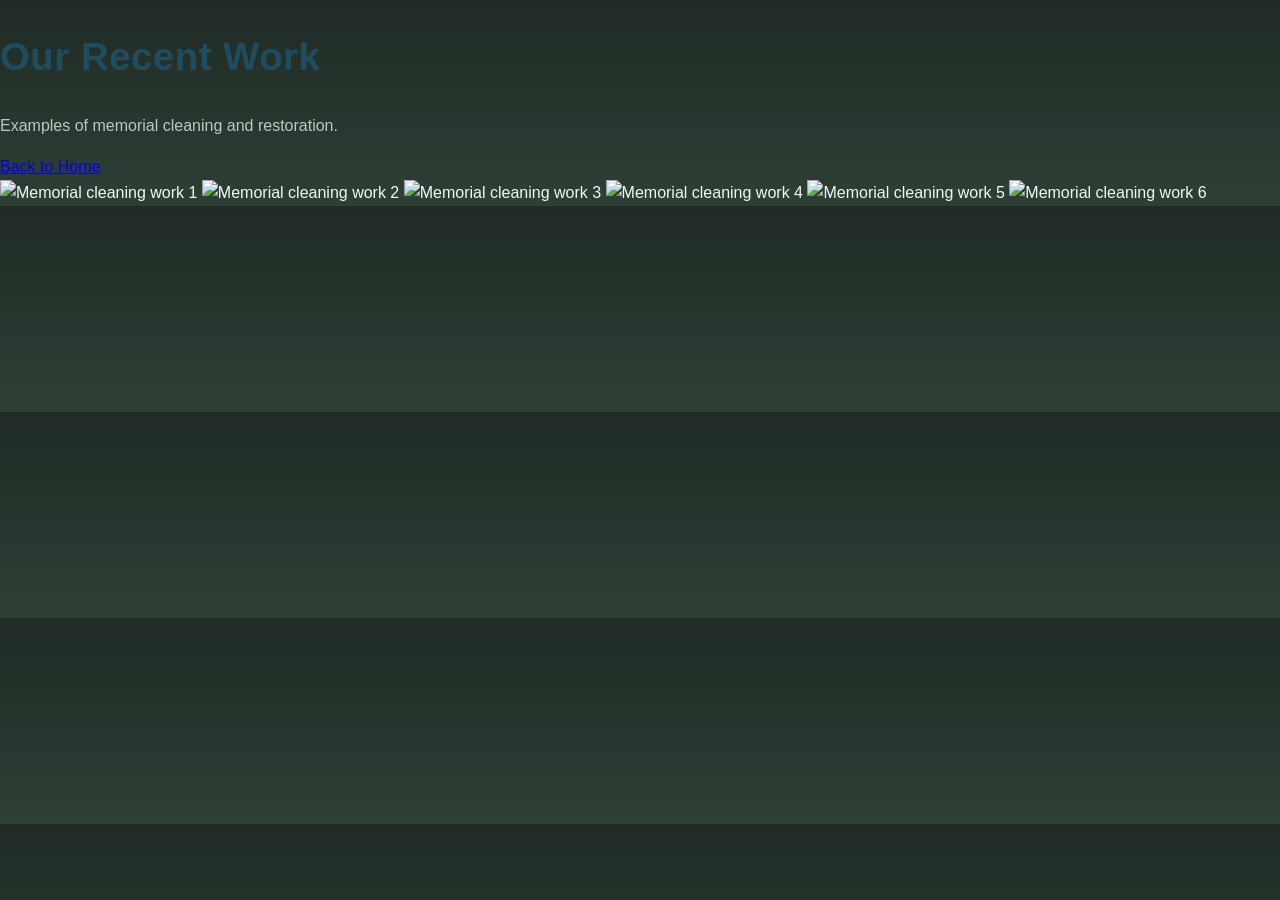
==== gallery.html @ 81bea290 "Create gallery.html" ====
<!DOCTYPE html>
<html lang="en">
<head>
  <meta charset="UTF-8">
  <meta name="viewport" content="width=device-width, initial-scale=1.0">
  <title>Gallery | Midlands Grave Revival & Care</title>
  <link rel="stylesheet" href="style.css">
</head>
<body>

  <header class="gallery-header">
    <h1>Our Recent Work</h1>
    <p>Examples of memorial cleaning and restoration.</p>
    <a href="index.html" class="gallery-btn">Back to Home</a>
  </header>

  <section class="gallery-grid">
    <img src="images/photo1.jpg" alt="Memorial cleaning work 1">
    <img src="images/photo2.jpg" alt="Memorial cleaning work 2">
    <img src="images/photo3.jpg" alt="Memorial cleaning work 3">
    <img src="images/photo4.jpg" alt="Memorial cleaning work 4">
    <img src="images/photo5.jpg" alt="Memorial cleaning work 5">
    <img src="images/photo6.jpg" alt="Memorial cleaning work 6">
  </section>

</body>
</html>
---- style.css ----
:root{
  --bg:#0b0f14;
  --panel:#111823;
  --text:#ffffff;
  --muted:rgba(255,255,255,.75);
  --line:rgba(255,255,255,.08);
  --accent:#c9b37e;
  --radius:16px;
}

*{box-sizing:border-box}
html,body{margin:0}

body{
  font-family:-apple-system,BlinkMacSystemFont,"Segoe UI",Inter,Roboto,Arial,sans-serif;
  background:linear-gradient(180deg,#0b0f14,#090d12);
  color:var(--text);
  line-height:1.6;
}

.container{
  width:min(1100px,calc(100% - 40px));
  margin:0 auto;
}

.site-header{
  position:sticky;
  top:0;
  background:#121826;
  border-bottom:1px solid var(--line);
  z-index:10;
}

.brand-name{
  font-family: "Playfair Display", serif;
  font-weight: 700;
  font-size: 1.45rem;
  letter-spacing: 1.5px;
  text-transform: uppercase;
  color: var(--accent);
}

.brand-tag{
  font-size:.85rem;
  color:var(--muted);
}

.hero{
  padding:100px 0 80px;
  text-align:center;
  background:
    linear-gradient(
      rgba(0,0,0,0.65),
      rgba(0,0,0,0.75)
    ),
    url("https://www.dropbox.com/scl/fi/tnfgrare1ub5ucsfy6676/Photo-06-01-2026-15-43-10.png?rlkey=ayu4b2r59ulzyxxrw15z8art6&raw=1");
  background-size: cover;
  background-position: center;
  background-repeat: no-repeat;
}

.hero h1{
  font-size:2.2rem;
  margin-bottom:10px;
}

.lead{
  color:var(--muted);
  max-width:600px;
  margin:0 auto;
}

.section{
  padding:60px 0;
}

.section-alt{
  background:rgba(255,255,255,.02);
  border-top:1px solid var(--line);
  border-bottom:1px solid var(--line);
}

.grid-3{
  display:grid;
  gap:20px;
  grid-template-columns:repeat(auto-fit,minmax(240px,1fr));
}

.card{
  background:var(--panel);
  border:1px solid var(--line);
  border-radius:var(--radius);
  padding:20px;
}

.list{
  padding-left:18px;
}

.contact-card{
  background:var(--panel);
  border-radius:var(--radius);
  padding:30px;
  border:1px solid var(--line);
}

.contact-lines a{
  display:block;
  margin:10px 0;
  color:#fff;
  text-decoration:none;
}

.small{
  color:var(--muted);
  font-size:.85rem;
}

.site-footer{
  border-top:1px solid var(--line);
  padding:20px 0;
  text-align:center;
}

.footer-small{
  color:var(--muted);
  font-size:.8rem;
}

.btn{
  display:inline-block;
  padding:10px 16px;
  border-radius:999px;
  text-decoration:none;
  font-weight:600;
}

.btn-primary{
  background:var(--accent);
  color:#121212;
}

.btn-call {
  background: #1e7f34;
  color: #fff;
  padding: 12px 18px;
  border-radius: 6px;
  text-decoration: none;
  font-weight: 600;
  display: inline-block;
  margin-right: 10px;
}

.btn-email {
  background: #555;
  color: #fff;
  padding: 12px 18px;
  border-radius: 6px;
  text-decoration: none;
  font-weight: 600;
  display: inline-block;
}

/* FAQ spacing fix */
.faq {
  padding-top: 60px;
  padding-bottom: 120px;
}

header h1 {
  color: #1f4d5f; /* deep respectful blue */
}

.hero-subtitle {
  color: #ffffff;
  font-weight: 400;
  margin-top: 10px;
}



/* Centre the brand text when it wraps on mobile */
.site-header .brand-text h2{
  text-align: center;
  line-height: 1.1;
}



/* Make the header button match the brand tone */
.site-header .btn{
  background: #c6a75e;
  color: #0b0f14;
  font-weight: 600;
  border-radius: 14px;  /* less 'bubble', more premium */
  padding: 10px;
  }
  
/* ===== FIX HEADER LOGO SIZE (STOP IT TAKING OVER) ===== */

.site-header .brand-logo {
  width: 36px;
  height: 36px;
  object-fit: contain;
  flex-shrink: 0;
}

/* Make sure the text stays inline */
.site-header .brand-with-logo {
  display: flex;
  align-items: center;
  gap: 10px;
}

/* ===== CLEAN HEADER LOCKUP (CENTERED) ===== */

.site-header .header-inner {
  display: flex;
  flex-direction: column;
  align-items: center;
  gap: 6px;
  padding: 6px 12px;
}

.site-header .brand-with-logo {
  display: flex;
  flex-direction: column;
  align-items: center;
  text-align: center;
  gap: 6px;
}

.site-header .brand-logo {
  width: 115px;
  height: 115px;
  object-fit: contain;
}

.site-header .hero-subtitle {
  font-size: 1.55rem;
  font-weight: 800;
  line-height: 1.1;
  letter-spacing: 0;
  margin: 0;
}

/* Button sits under neatly */
.site-header .btn,
.site-header .btn-primary {
  width: min(320px, 90%);
  text-align: center;
}


/* ===== Final fixes (safe) ===== */

/* Make top logo larger */
.site-header img {
  height: 110px;       /* bigger logo */
  width: auto;
}

/* WhatsApp button shape to match phone & email */
.whatsapp-btn {
  border-radius: 12px;     /* same family as phone/email */
  padding: 14px 22px;
}

/* ===== Final logo size increase ===== */



header h1 {
  font-size: clamp(1.8rem, 5vw, 2.4rem);
}










/* === TIGHTEN HEADER WITHOUT CHANGING LOGO/TEXT SIZES === */
.site-header .header-inner{
  padding: 8px 16px !important;
  gap: 6px !important;
}

.site-header .brand-with-logo{
  gap: 6px !important;
}

/* stop any random img rules inflating the header */
.site-header img{
  margin: 0 !important;
  padding: 0 !important;
  display: block !important;
}

.site-header h1,
.site-header h2,
.site-header .brand-name{
  font-family:"Playfair Display", serif !important;
  color: var(--accent) !important;
}

/* ===== Logo-matched gold for header brand ===== */
:root{
  --logo-gold: #c6a75e;
}

/* Top header brand name */
.brand-name{
  font-family: "Playfair Display", serif !important;
  font-weight: 700 !important;
  font-size: 1.45rem !important;
  letter-spacing: 1.5px !important;
  text-transform: uppercase !important;
  color: var(--logo-gold) !important;
  text-shadow: 0 1px 0 rgba(0,0,0,0.4) !important;
}


/* ================================
   EARTH + HERITAGE THEME OVERLAY
   (Green + Gold, no blue, no black)
================================ */

/* Core palette */
:root{
  --earth-dark: #1f2b24;     /* deep forest green */
  --earth-mid:  #2e3f36;     /* moss green */
  --earth-soft: #3f564a;     /* soft sage */
  --earth-light:#6f8f7c;     /* lichen green */

  --heritage-gold: #c6a75e;  /* logo gold */
  --heritage-soft:#e6d3a3;   /* soft antique gold */

  --text-main: #f4f6f2;
  --text-soft: rgba(244,246,242,.75);
  --line-soft: rgba(255,255,255,.08);
}

/* Body background */
body{
  background: linear-gradient(180deg, var(--earth-dark), var(--earth-mid));
  color: var(--text-main);
}

/* Header */
.site-header{
  background: linear-gradient(180deg, #1c2621, #22322a);
  border-bottom: 1px solid var(--line-soft);
}

/* Brand name */
.brand-name{
  font-family: "Playfair Display", serif !important;
  font-weight: 700 !important;
  letter-spacing: 1.5px !important;
  text-transform: uppercase !important;
  color: var(--heritage-gold) !important;
  text-shadow: 0 1px 0 rgba(0,0,0,.4);
}

/* Hero overlay */
.hero{
  background:
    linear-gradient(
      rgba(31,43,36,.75),
      rgba(31,43,36,.85)
    ),
    url("https://www.dropbox.com/scl/fi/tnfgrare1ub5ucsfy6676/Photo-06-01-2026-15-43-10.png?rlkey=ayu4b2r59ulzyxxrw15z8art6&raw=1");
  background-size: cover;
  background-position: center;
}

/* Cards / panels */
.card,
.contact-card{
  background: linear-gradient(180deg, #24352d, #1f2b24);
  border: 1px solid var(--line-soft);
}

/* Sections */
.section-alt{
  background: linear-gradient(180deg, #22322a, #1f2b24);
  border-top: 1px solid var(--line-soft);
  border-bottom: 1px solid var(--line-soft);
}

/* Buttons */
.btn-primary{
  background: linear-gradient(180deg, var(--heritage-soft), var(--heritage-gold));
  color: #1f2b24;
  font-weight: 700;
}

.btn-call{
  background: #2f6b4f;   /* natural green */
  color: #ffffff;
}

.btn-email{
  background: #4a5a52;   /* slate green */
  color: #ffffff;
}

/* Footer */
.site-footer{
  background: #1f2b24;
  border-top: 1px solid var(--line-soft);
}

.footer-small{
  color: var(--text-soft);
}

/* Text tones */
.lead,
.small,
.brand-tag{
  color: var(--text-soft);
}


/* ===== Match contact buttons to heritage gold ===== */

.btn-call,
.btn-email,
.btn-primary{
  background: linear-gradient(
    180deg,
    #e6d3a3,
    #c6a75e
  ) !important;
  color: #1f2b24 !important;
  font-weight: 700 !important;
  border-radius: 12px;
  border: none;
}

/* Hover (subtle, respectful) */
.btn-call:hover,
.btn-email:hover,
.btn-primary:hover{
  filter: brightness(1.05);
}

/* ================================
   FINAL POLISH – MEMORIAL FINISH
================================ */

/* 1️⃣ Slight global softness (less harsh edges) */
body{
  -webkit-font-smoothing: antialiased;
  text-rendering: optimizeLegibility;
}

/* 2️⃣ Improve spacing rhythm */
.section{
  padding: 70px 0;
}

/* 3️⃣ Headings feel carved, not loud */
h1, h2, h3{
  letter-spacing: .5px;
}

/* 4️⃣ Hero headline refinement */
.hero h1{
  font-family: "Playfair Display", serif;
  font-weight: 600;
  letter-spacing: 1px;
  color: var(--heritage-gold);
}

/* 5️⃣ Cards feel heavier / grounded */
.card,
.contact-card{
  box-shadow:
    0 10px 30px rgba(0,0,0,.25),
    inset 0 1px 0 rgba(255,255,255,.04);
}

/* 6️⃣ Subtle divider lines (stone feel) */
.section-alt{
  position: relative;
}
.section-alt::before,
.section-alt::after{
  content:"";
  position:absolute;
  left:0;
  right:0;
  height:1px;
  background: linear-gradient(
    to right,
    transparent,
    rgba(255,255,255,.15),
    transparent
  );
}
.section-alt::before{ top:0; }
.section-alt::after{ bottom:0; }

/* 7️⃣ Buttons feel pressed, not flat */
.btn-call,
.btn-email,
.whatsapp-btn,
.btn-primary{
  box-shadow:
    0 6px 16px rgba(0,0,0,.25),
    inset 0 1px 0 rgba(255,255,255,.35);
  transition: all .2s ease;
}

.btn-call:hover,
.btn-email:hover,
.whatsapp-btn:hover,
.btn-primary:hover{
  transform: translateY(-1px);
}

/* 8️⃣ Footer feels finished, not abrupt */
.site-footer{
  background: linear-gradient(
    180deg,
    #1f2b24,
    #1a241f
  );
}

/* 9️⃣ Small text is calmer */
.small,
.footer-small{
  letter-spacing: .3px;
}

/* 🔟 Prevent over-bright whites */
p, li{
  color: var(--text-soft);
}

/* ===== HERO TEXT READABILITY ===== */
.hero h1 {
  text-shadow: 0 3px 8px rgba(0,0,0,0.6);
}

/* ===== HERO GOLD DIVIDER ===== */
.hero::after {
  content: "";
  display: block;
  height: 3px;
  width: 90px;
  background: var(--heritage-gold);
  margin: 24px auto 0;
}

/* ===== SECTION HEADINGS ===== */
.hero h1,
.section h2 {
  font-family: "Playfair Display", serif;
  font-weight: 600;
  color: var(--heritage-gold);
}

/* ===== GOLD SERVICE BULLETS ===== */
ul li {
  list-style: none;
  padding-left: 22px;
  position: relative;
}

ul li::before {
  content: "•";
  position: absolute;
  left: 0;
  color: var(--heritage-gold);
  font-size: 1.2rem;
  line-height: 1;
}

/* ===== CONTACT SECTION POLISH ===== */
.contact-lines a {
  padding: 12px 0;
  font-weight: 600;
  color: var(--heritage-gold);
}

/* ===== GALLERY (FOR LATER IMAGES) ===== */
.gallery img {
  border-radius: 12px;
  box-shadow: 0 8px 24px rgba(0,0,0,0.3);
  object-fit: cover;
  width: 100%;
  height: auto;
}

/* ===== MAKE HEADER LOGO BIGGER ===== */

.site-header img{
  width: 230px;      /* increase size */
  max-width: 100vw;   /* safe on mobile */
  height: auto;
  margin: 0 auto;
  display: block;
}

/* Give the header a bit more breathing room */
.site-header .header-inner{
  padding: 28px 16px;
}
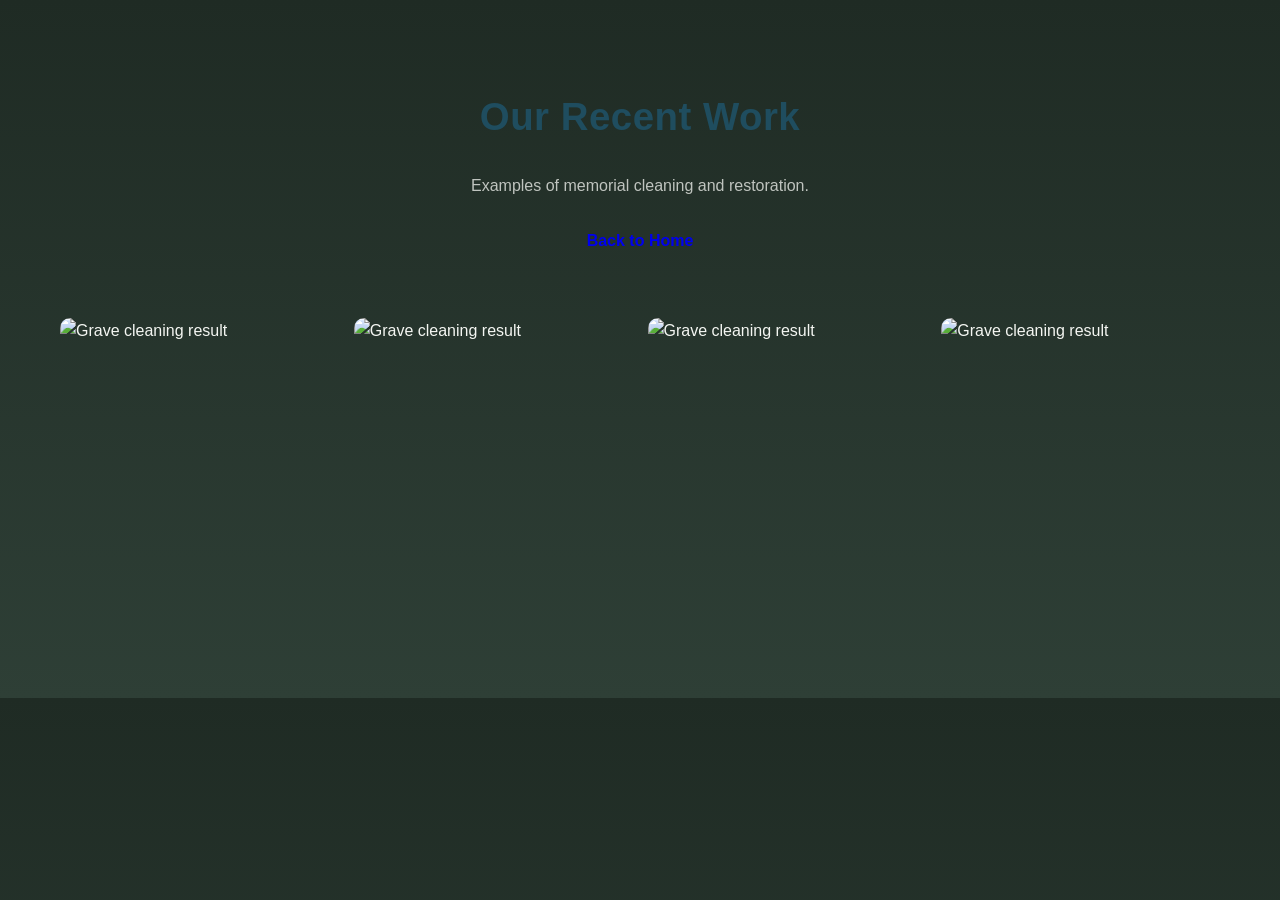
==== commit edecd179: "Update gallery.html" ====
--- a/gallery.html
+++ b/gallery.html
@@ -15,13 +15,12 @@
   </header>
 
   <section class="gallery-grid">
-    <img src="images/photo1.jpg" alt="Memorial cleaning work 1">
-    <img src="images/photo2.jpg" alt="Memorial cleaning work 2">
-    <img src="images/photo3.jpg" alt="Memorial cleaning work 3">
-    <img src="images/photo4.jpg" alt="Memorial cleaning work 4">
-    <img src="images/photo5.jpg" alt="Memorial cleaning work 5">
-    <img src="images/photo6.jpg" alt="Memorial cleaning work 6">
+    <img src="assets/after1.jpg" alt="Grave cleaning result">
+    <img src="assets/after2.jpg" alt="Grave cleaning result">
+    <img src="assets/after3.jpg" alt="Grave cleaning result">
+    <img src="assets/after4.jpg" alt="Grave cleaning result">
+    
   </section>
 
 </body>
-</html>+</html>
--- a/style.css
+++ b/style.css
@@ -613,4 +613,59 @@
 /* Give the header a bit more breathing room */
 .site-header .header-inner{
   padding: 28px 16px;
+}
+
+.gallery-preview {
+  padding: 80px 20px;
+  text-align: center;
+}
+
+.gallery-preview-content {
+  max-width: 700px;
+  margin: 0 auto;
+}
+
+.gallery-preview h2 {
+  font-size: 2rem;
+  margin-bottom: 15px;
+}
+
+.gallery-preview p {
+  font-size: 1rem;
+  margin-bottom: 25px;
+}
+
+.gallery-btn {
+  display: inline-block;
+  padding: 14px 28px;
+  text-decoration: none;
+  border-radius: 8px;
+  font-weight: 600;
+  transition: 0.3s ease;
+}
+
+.gallery-btn:hover {
+  opacity: 0.9;
+}
+
+.gallery-header {
+  text-align: center;
+  padding: 60px 20px 30px;
+}
+
+.gallery-grid {
+  display: grid;
+  grid-template-columns: repeat(auto-fit, minmax(250px, 1fr));
+  gap: 15px;
+  padding: 20px;
+  max-width: 1200px;
+  margin: 0 auto 60px;
+}
+
+.gallery-grid img {
+  width: 100%;
+  height: 300px;
+  object-fit: cover;
+  border-radius: 10px;
+  display: block;
 }
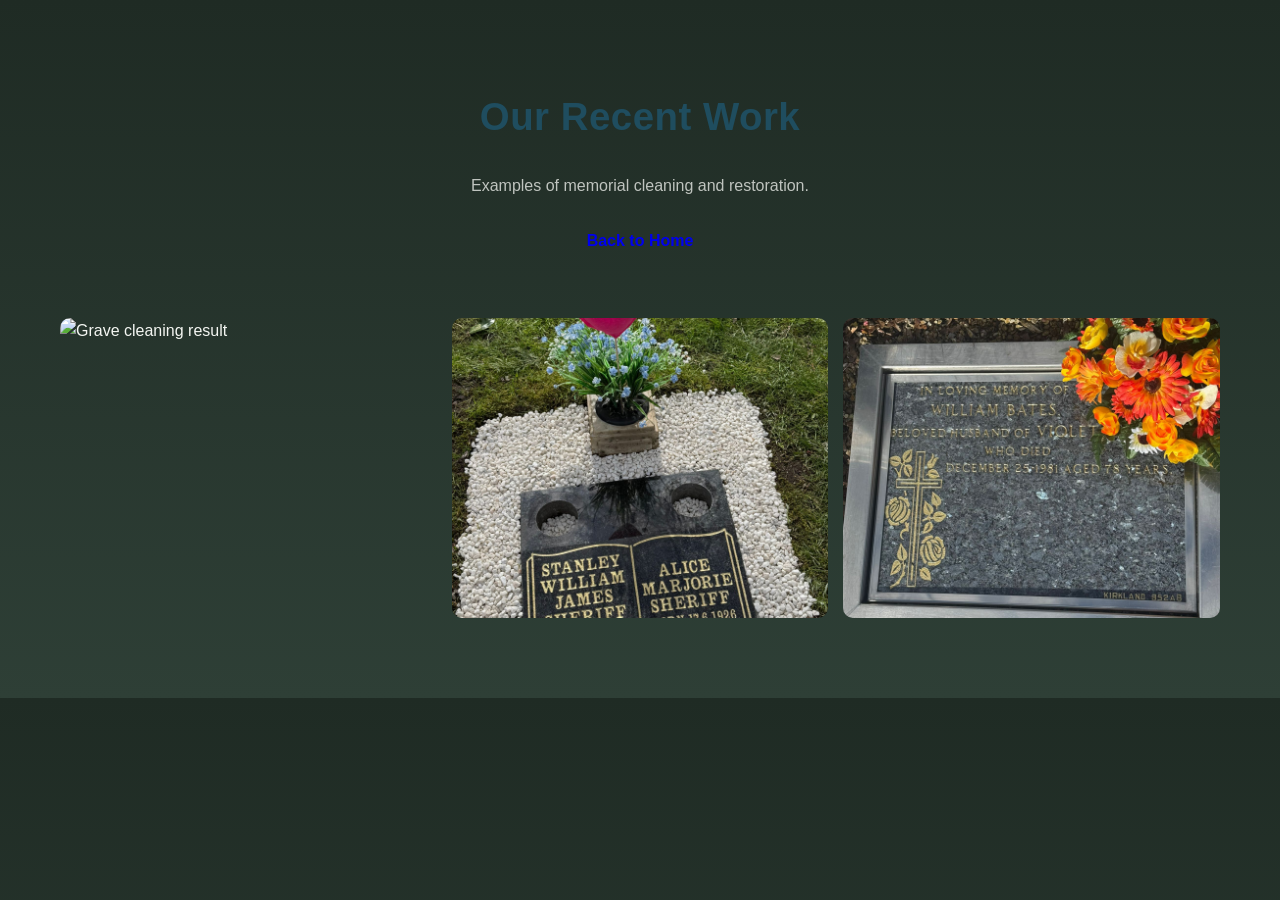
==== commit 9986c570: "Update gallery.html" ====
--- a/gallery.html
+++ b/gallery.html
@@ -15,10 +15,10 @@
   </header>
 
   <section class="gallery-grid">
-    <img src="assets/after1.jpg" alt="Grave cleaning result">
-    <img src="assets/after2.jpg" alt="Grave cleaning result">
-    <img src="assets/after3.jpg" alt="Grave cleaning result">
-    <img src="assets/after4.jpg" alt="Grave cleaning result">
+    <img src="assets/after1.jpeg" 
+    <img src="assets/after2.jpeg" alt="Grave cleaning result">
+    <img src="assets/after3.jpeg" alt="Grave cleaning result">
+    <img src="assets/after4.jpeg" alt="Grave cleaning result">
     
   </section>
 
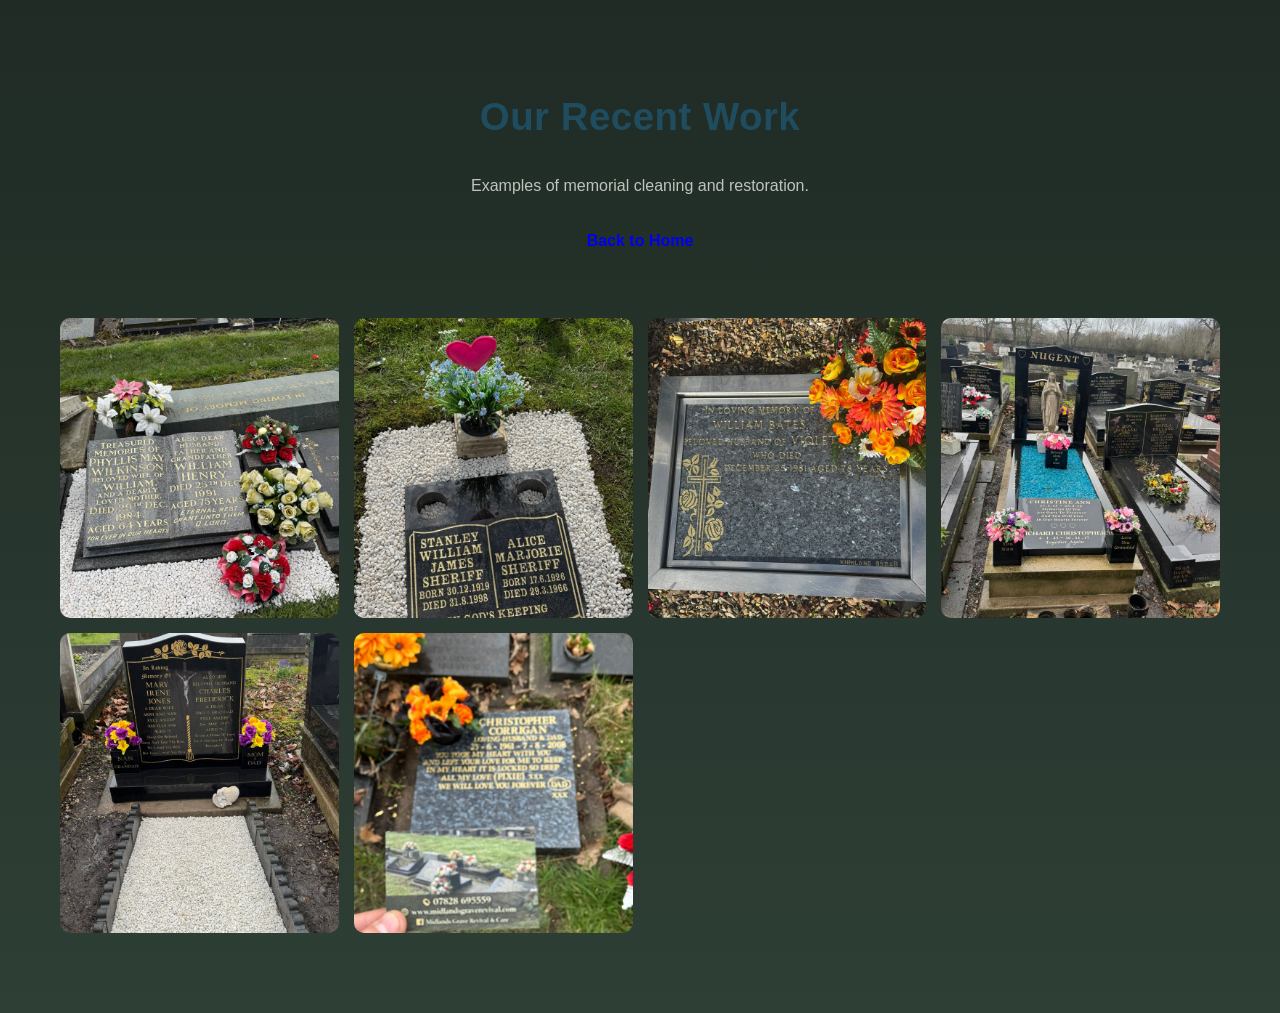
==== commit fef45938: "Add new images to the gallery section" ====
--- a/gallery.html
+++ b/gallery.html
@@ -15,11 +15,12 @@
   </header>
 
   <section class="gallery-grid">
-    <img src="assets/after1.jpeg" 
     <img src="assets/after2.jpeg" alt="Grave cleaning result">
     <img src="assets/after3.jpeg" alt="Grave cleaning result">
     <img src="assets/after4.jpeg" alt="Grave cleaning result">
-    
+    <img src="assets/after5.jpeg" alt="Grave cleaning result">
+    <img src="assets/after6.jpeg" alt="Grave cleaning result">
+    <img src="assets/after7.jpeg" alt="Grave cleaning result">
   </section>
 
 </body>
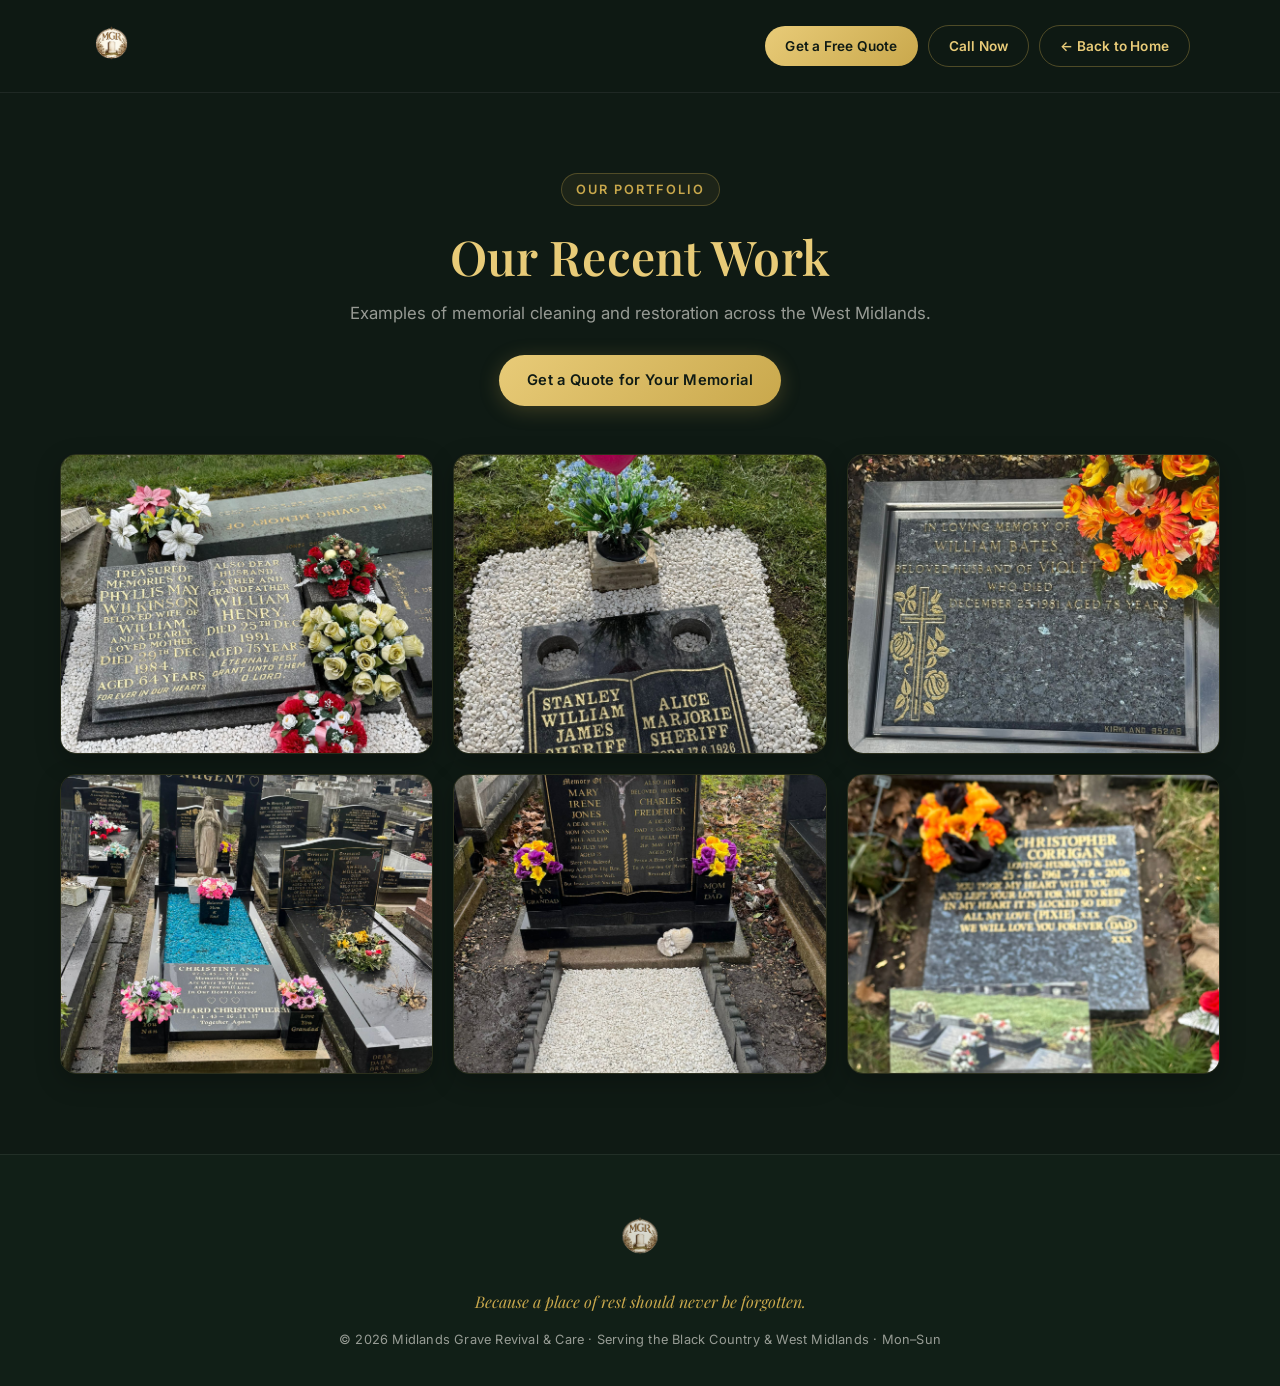
==== commit 72eb9f40: "Redesign site with sleek modern layout — same content, premium feel Full rewrite of index.html, gall" ====
--- a/gallery.html
+++ b/gallery.html
@@ -4,15 +4,35 @@
   <meta charset="UTF-8">
   <meta name="viewport" content="width=device-width, initial-scale=1.0">
   <title>Gallery | Midlands Grave Revival & Care</title>
+  <meta name="description" content="View our recent grave and headstone cleaning work across the Black Country & West Midlands.">
+  <link rel="preconnect" href="https://fonts.googleapis.com">
+  <link rel="preconnect" href="https://fonts.gstatic.com" crossorigin>
+  <link href="https://fonts.googleapis.com/css2?family=Playfair+Display:wght@500;600;700&family=Inter:wght@400;500;600;700&display=swap" rel="stylesheet">
   <link rel="stylesheet" href="style.css">
 </head>
 <body>
 
-  <header class="gallery-header">
-    <h1>Our Recent Work</h1>
-    <p>Examples of memorial cleaning and restoration.</p>
-    <a href="index.html" class="gallery-btn">Back to Home</a>
+  <header class="site-header">
+    <div class="container header-inner">
+      <a href="index.html" class="brand-link">
+        <img src="assets/mgr-logo.png.PNG" alt="Midlands Grave Revival logo" class="brand-logo">
+      </a>
+      <nav class="header-nav">
+        <a href="https://wa.me/447828695559" class="nav-btn nav-btn--gold">Get a Free Quote</a>
+        <a href="tel:07828695559" class="nav-btn nav-btn--outline">Call Now</a>
+        <a href="index.html" class="nav-btn nav-btn--outline">← Back to Home</a>
+      </nav>
+    </div>
   </header>
+
+  <section class="gallery-header-section">
+    <div class="container">
+      <span class="hero-eyebrow">Our Portfolio</span>
+      <h1>Our Recent Work</h1>
+      <p>Examples of memorial cleaning and restoration across the West Midlands.</p>
+      <a href="https://wa.me/447828695559" class="btn btn--gold">Get a Quote for Your Memorial</a>
+    </div>
+  </section>
 
   <section class="gallery-grid">
     <img src="assets/after2.jpeg" alt="Grave cleaning result">
@@ -23,5 +43,13 @@
     <img src="assets/after7.jpeg" alt="Grave cleaning result">
   </section>
 
+  <footer class="site-footer">
+    <div class="container footer-inner">
+      <img src="assets/mgr-logo.png.PNG" alt="Midlands Grave Revival logo" class="footer-logo">
+      <p class="footer-tagline">Because a place of rest should never be forgotten.</p>
+      <p class="footer-small">&copy; 2026 Midlands Grave Revival &amp; Care · Serving the Black Country &amp; West Midlands · Mon–Sun</p>
+    </div>
+  </footer>
+
 </body>
 </html>
--- a/style.css
+++ b/style.css
@@ -1,671 +1,535 @@
-:root{
-  --bg:#0b0f14;
-  --panel:#111823;
-  --text:#ffffff;
-  --muted:rgba(255,255,255,.75);
-  --line:rgba(255,255,255,.08);
-  --accent:#c9b37e;
-  --radius:16px;
-}
-
-*{box-sizing:border-box}
-html,body{margin:0}
-
-body{
-  font-family:-apple-system,BlinkMacSystemFont,"Segoe UI",Inter,Roboto,Arial,sans-serif;
-  background:linear-gradient(180deg,#0b0f14,#090d12);
-  color:var(--text);
-  line-height:1.6;
-}
-
-.container{
-  width:min(1100px,calc(100% - 40px));
-  margin:0 auto;
-}
-
-.site-header{
-  position:sticky;
-  top:0;
-  background:#121826;
-  border-bottom:1px solid var(--line);
-  z-index:10;
-}
-
-.brand-name{
-  font-family: "Playfair Display", serif;
-  font-weight: 700;
-  font-size: 1.45rem;
-  letter-spacing: 1.5px;
-  text-transform: uppercase;
-  color: var(--accent);
-}
-
-.brand-tag{
-  font-size:.85rem;
-  color:var(--muted);
-}
-
-.hero{
-  padding:100px 0 80px;
-  text-align:center;
-  background:
-    linear-gradient(
-      rgba(0,0,0,0.65),
-      rgba(0,0,0,0.75)
-    ),
-    url("https://www.dropbox.com/scl/fi/tnfgrare1ub5ucsfy6676/Photo-06-01-2026-15-43-10.png?rlkey=ayu4b2r59ulzyxxrw15z8art6&raw=1");
-  background-size: cover;
-  background-position: center;
-  background-repeat: no-repeat;
-}
-
-.hero h1{
-  font-size:2.2rem;
-  margin-bottom:10px;
-}
-
-.lead{
-  color:var(--muted);
-  max-width:600px;
-  margin:0 auto;
-}
-
-.section{
-  padding:60px 0;
-}
-
-.section-alt{
-  background:rgba(255,255,255,.02);
-  border-top:1px solid var(--line);
-  border-bottom:1px solid var(--line);
-}
-
-.grid-3{
-  display:grid;
-  gap:20px;
-  grid-template-columns:repeat(auto-fit,minmax(240px,1fr));
-}
-
-.card{
-  background:var(--panel);
-  border:1px solid var(--line);
-  border-radius:var(--radius);
-  padding:20px;
-}
-
-.list{
-  padding-left:18px;
-}
-
-.contact-card{
-  background:var(--panel);
-  border-radius:var(--radius);
-  padding:30px;
-  border:1px solid var(--line);
-}
-
-.contact-lines a{
-  display:block;
-  margin:10px 0;
-  color:#fff;
-  text-decoration:none;
-}
-
-.small{
-  color:var(--muted);
-  font-size:.85rem;
-}
-
-.site-footer{
-  border-top:1px solid var(--line);
-  padding:20px 0;
-  text-align:center;
-}
-
-.footer-small{
-  color:var(--muted);
-  font-size:.8rem;
-}
-
-.btn{
-  display:inline-block;
-  padding:10px 16px;
-  border-radius:999px;
-  text-decoration:none;
-  font-weight:600;
-}
-
-.btn-primary{
-  background:var(--accent);
-  color:#121212;
-}
-
-.btn-call {
-  background: #1e7f34;
-  color: #fff;
-  padding: 12px 18px;
-  border-radius: 6px;
-  text-decoration: none;
-  font-weight: 600;
-  display: inline-block;
-  margin-right: 10px;
-}
-
-.btn-email {
-  background: #555;
-  color: #fff;
-  padding: 12px 18px;
-  border-radius: 6px;
-  text-decoration: none;
-  font-weight: 600;
-  display: inline-block;
-}
-
-/* FAQ spacing fix */
-.faq {
-  padding-top: 60px;
-  padding-bottom: 120px;
-}
-
-header h1 {
-  color: #1f4d5f; /* deep respectful blue */
-}
-
-.hero-subtitle {
-  color: #ffffff;
-  font-weight: 400;
-  margin-top: 10px;
-}
-
-
-
-/* Centre the brand text when it wraps on mobile */
-.site-header .brand-text h2{
-  text-align: center;
-  line-height: 1.1;
-}
-
-
-
-/* Make the header button match the brand tone */
-.site-header .btn{
-  background: #c6a75e;
-  color: #0b0f14;
-  font-weight: 600;
-  border-radius: 14px;  /* less 'bubble', more premium */
-  padding: 10px;
-  }
-  
-/* ===== FIX HEADER LOGO SIZE (STOP IT TAKING OVER) ===== */
-
-.site-header .brand-logo {
-  width: 36px;
-  height: 36px;
-  object-fit: contain;
-  flex-shrink: 0;
-}
-
-/* Make sure the text stays inline */
-.site-header .brand-with-logo {
-  display: flex;
-  align-items: center;
-  gap: 10px;
-}
-
-/* ===== CLEAN HEADER LOCKUP (CENTERED) ===== */
-
-.site-header .header-inner {
-  display: flex;
-  flex-direction: column;
-  align-items: center;
-  gap: 6px;
-  padding: 6px 12px;
-}
-
-.site-header .brand-with-logo {
-  display: flex;
-  flex-direction: column;
-  align-items: center;
-  text-align: center;
-  gap: 6px;
-}
-
-.site-header .brand-logo {
-  width: 115px;
-  height: 115px;
-  object-fit: contain;
-}
-
-.site-header .hero-subtitle {
-  font-size: 1.55rem;
-  font-weight: 800;
-  line-height: 1.1;
-  letter-spacing: 0;
-  margin: 0;
-}
-
-/* Button sits under neatly */
-.site-header .btn,
-.site-header .btn-primary {
-  width: min(320px, 90%);
-  text-align: center;
-}
-
-
-/* ===== Final fixes (safe) ===== */
-
-/* Make top logo larger */
-.site-header img {
-  height: 110px;       /* bigger logo */
-  width: auto;
-}
-
-/* WhatsApp button shape to match phone & email */
-.whatsapp-btn {
-  border-radius: 12px;     /* same family as phone/email */
-  padding: 14px 22px;
-}
-
-/* ===== Final logo size increase ===== */
-
-
-
-header h1 {
-  font-size: clamp(1.8rem, 5vw, 2.4rem);
-}
-
-
-
-
-
-
-
-
-
-
-/* === TIGHTEN HEADER WITHOUT CHANGING LOGO/TEXT SIZES === */
-.site-header .header-inner{
-  padding: 8px 16px !important;
-  gap: 6px !important;
-}
-
-.site-header .brand-with-logo{
-  gap: 6px !important;
-}
-
-/* stop any random img rules inflating the header */
-.site-header img{
-  margin: 0 !important;
-  padding: 0 !important;
-  display: block !important;
-}
-
-.site-header h1,
-.site-header h2,
-.site-header .brand-name{
-  font-family:"Playfair Display", serif !important;
-  color: var(--accent) !important;
-}
-
-/* ===== Logo-matched gold for header brand ===== */
-:root{
-  --logo-gold: #c6a75e;
-}
-
-/* Top header brand name */
-.brand-name{
-  font-family: "Playfair Display", serif !important;
-  font-weight: 700 !important;
-  font-size: 1.45rem !important;
-  letter-spacing: 1.5px !important;
-  text-transform: uppercase !important;
-  color: var(--logo-gold) !important;
-  text-shadow: 0 1px 0 rgba(0,0,0,0.4) !important;
-}
-
-
-/* ================================
-   EARTH + HERITAGE THEME OVERLAY
-   (Green + Gold, no blue, no black)
-================================ */
-
-/* Core palette */
-:root{
-  --earth-dark: #1f2b24;     /* deep forest green */
-  --earth-mid:  #2e3f36;     /* moss green */
-  --earth-soft: #3f564a;     /* soft sage */
-  --earth-light:#6f8f7c;     /* lichen green */
-
-  --heritage-gold: #c6a75e;  /* logo gold */
-  --heritage-soft:#e6d3a3;   /* soft antique gold */
-
-  --text-main: #f4f6f2;
-  --text-soft: rgba(244,246,242,.75);
-  --line-soft: rgba(255,255,255,.08);
-}
-
-/* Body background */
-body{
-  background: linear-gradient(180deg, var(--earth-dark), var(--earth-mid));
-  color: var(--text-main);
-}
-
-/* Header */
-.site-header{
-  background: linear-gradient(180deg, #1c2621, #22322a);
-  border-bottom: 1px solid var(--line-soft);
-}
-
-/* Brand name */
-.brand-name{
-  font-family: "Playfair Display", serif !important;
-  font-weight: 700 !important;
-  letter-spacing: 1.5px !important;
-  text-transform: uppercase !important;
-  color: var(--heritage-gold) !important;
-  text-shadow: 0 1px 0 rgba(0,0,0,.4);
-}
-
-/* Hero overlay */
-.hero{
-  background:
-    linear-gradient(
-      rgba(31,43,36,.75),
-      rgba(31,43,36,.85)
-    ),
-    url("https://www.dropbox.com/scl/fi/tnfgrare1ub5ucsfy6676/Photo-06-01-2026-15-43-10.png?rlkey=ayu4b2r59ulzyxxrw15z8art6&raw=1");
-  background-size: cover;
-  background-position: center;
-}
-
-/* Cards / panels */
-.card,
-.contact-card{
-  background: linear-gradient(180deg, #24352d, #1f2b24);
-  border: 1px solid var(--line-soft);
-}
-
-/* Sections */
-.section-alt{
-  background: linear-gradient(180deg, #22322a, #1f2b24);
-  border-top: 1px solid var(--line-soft);
-  border-bottom: 1px solid var(--line-soft);
-}
-
-/* Buttons */
-.btn-primary{
-  background: linear-gradient(180deg, var(--heritage-soft), var(--heritage-gold));
-  color: #1f2b24;
-  font-weight: 700;
-}
-
-.btn-call{
-  background: #2f6b4f;   /* natural green */
-  color: #ffffff;
-}
-
-.btn-email{
-  background: #4a5a52;   /* slate green */
-  color: #ffffff;
-}
-
-/* Footer */
-.site-footer{
-  background: #1f2b24;
-  border-top: 1px solid var(--line-soft);
-}
-
-.footer-small{
-  color: var(--text-soft);
-}
-
-/* Text tones */
-.lead,
-.small,
-.brand-tag{
-  color: var(--text-soft);
-}
-
-
-/* ===== Match contact buttons to heritage gold ===== */
-
-.btn-call,
-.btn-email,
-.btn-primary{
-  background: linear-gradient(
-    180deg,
-    #e6d3a3,
-    #c6a75e
-  ) !important;
-  color: #1f2b24 !important;
-  font-weight: 700 !important;
-  border-radius: 12px;
-  border: none;
-}
-
-/* Hover (subtle, respectful) */
-.btn-call:hover,
-.btn-email:hover,
-.btn-primary:hover{
-  filter: brightness(1.05);
-}
-
-/* ================================
-   FINAL POLISH – MEMORIAL FINISH
-================================ */
-
-/* 1️⃣ Slight global softness (less harsh edges) */
-body{
+/* ── TOKENS ── */
+:root {
+  --bg:           #0f1a14;
+  --bg-alt:       #111f17;
+  --panel:        #162018;
+  --border:       rgba(255,255,255,.07);
+  --gold:         #c9a84c;
+  --gold-light:   #e8cb78;
+  --gold-soft:    rgba(201,168,76,.12);
+  --text:         #f2f0ea;
+  --muted:        rgba(242,240,234,.6);
+  --radius-sm:    10px;
+  --radius-md:    16px;
+  --radius-lg:    24px;
+}
+
+/* ── RESET ── */
+*, *::before, *::after { box-sizing: border-box; margin: 0; padding: 0; }
+html { scroll-behavior: smooth; }
+
+body {
+  font-family: 'Inter', -apple-system, BlinkMacSystemFont, 'Segoe UI', sans-serif;
+  background: var(--bg);
+  color: var(--text);
+  line-height: 1.65;
   -webkit-font-smoothing: antialiased;
   text-rendering: optimizeLegibility;
 }
 
-/* 2️⃣ Improve spacing rhythm */
-.section{
-  padding: 70px 0;
-}
-
-/* 3️⃣ Headings feel carved, not loud */
-h1, h2, h3{
-  letter-spacing: .5px;
-}
-
-/* 4️⃣ Hero headline refinement */
-.hero h1{
-  font-family: "Playfair Display", serif;
-  font-weight: 600;
+h1, h2, h3 {
+  font-family: 'Playfair Display', serif;
+  font-weight: 600;
+  line-height: 1.2;
+  letter-spacing: .3px;
+  color: var(--gold-light);
+}
+
+p { color: var(--muted); }
+
+a { text-decoration: none; }
+
+.container {
+  width: min(1100px, calc(100% - 40px));
+  margin: 0 auto;
+}
+
+/* ── BUTTONS ── */
+.btn {
+  display: inline-block;
+  padding: 13px 28px;
+  border-radius: 999px;
+  font-family: 'Inter', sans-serif;
+  font-size: .92rem;
+  font-weight: 600;
+  letter-spacing: .3px;
+  transition: transform .2s ease, box-shadow .2s ease, filter .2s ease;
+  cursor: pointer;
+  white-space: nowrap;
+}
+
+.btn--gold {
+  background: linear-gradient(135deg, var(--gold-light), var(--gold));
+  color: #0f1a14;
+  box-shadow: 0 4px 20px rgba(201,168,76,.25);
+}
+.btn--gold:hover {
+  transform: translateY(-2px);
+  box-shadow: 0 8px 28px rgba(201,168,76,.35);
+  filter: brightness(1.06);
+}
+
+.btn--ghost {
+  color: var(--gold-light);
+  border: 1.5px solid rgba(201,168,76,.4);
+  background: rgba(201,168,76,.05);
+}
+.btn--ghost:hover {
+  background: rgba(201,168,76,.1);
+  transform: translateY(-2px);
+}
+
+/* ── HEADER ── */
+.site-header {
+  position: sticky;
+  top: 0;
+  z-index: 100;
+  background: rgba(15,26,20,.92);
+  backdrop-filter: blur(16px);
+  -webkit-backdrop-filter: blur(16px);
+  border-bottom: 1px solid var(--border);
+}
+
+.header-inner {
+  display: flex;
+  align-items: center;
+  justify-content: space-between;
+  padding: 14px 0;
+  gap: 16px;
+}
+
+.brand-link { display: flex; align-items: center; }
+
+.brand-logo {
+  height: 64px;
+  width: auto;
+  object-fit: contain;
+}
+
+.header-nav {
+  display: flex;
+  align-items: center;
+  gap: 10px;
+  flex-wrap: wrap;
+}
+
+.nav-btn {
+  display: inline-block;
+  padding: 9px 20px;
+  border-radius: 999px;
+  font-size: .85rem;
+  font-weight: 600;
+  letter-spacing: .2px;
+  transition: all .2s ease;
+  white-space: nowrap;
+}
+
+.nav-btn--gold {
+  background: linear-gradient(135deg, var(--gold-light), var(--gold));
+  color: #0f1a14;
+}
+.nav-btn--gold:hover { filter: brightness(1.08); transform: translateY(-1px); }
+
+.nav-btn--outline {
+  color: var(--gold-light);
+  border: 1.5px solid rgba(201,168,76,.35);
+  background: transparent;
+}
+.nav-btn--outline:hover { background: rgba(201,168,76,.08); }
+
+/* ── HERO ── */
+.hero {
+  position: relative;
+  min-height: 560px;
+  display: flex;
+  align-items: center;
+  background:
+    url("https://www.dropbox.com/scl/fi/tnfgrare1ub5ucsfy6676/Photo-06-01-2026-15-43-10.png?rlkey=ayu4b2r59ulzyxxrw15z8art6&raw=1")
+    center / cover no-repeat;
+}
+
+.hero-overlay {
+  position: absolute;
+  inset: 0;
+  background: linear-gradient(160deg, rgba(10,20,14,.78) 40%, rgba(10,20,14,.9));
+}
+
+.hero-content {
+  position: relative;
+  z-index: 1;
+  padding: 100px 0 90px;
+  max-width: 680px;
+}
+
+.hero-eyebrow {
+  display: inline-block;
+  font-size: .8rem;
+  font-weight: 600;
+  letter-spacing: 2px;
+  text-transform: uppercase;
+  color: var(--gold);
+  border: 1px solid rgba(201,168,76,.3);
+  background: rgba(201,168,76,.08);
+  padding: 5px 14px;
+  border-radius: 999px;
+  margin-bottom: 22px;
+}
+
+.hero-title {
+  font-size: clamp(2rem, 5vw, 3rem);
+  color: var(--text);
+  margin-bottom: 18px;
+  text-shadow: 0 2px 12px rgba(0,0,0,.5);
+}
+
+.hero-lead {
+  font-size: 1.1rem;
+  color: rgba(242,240,234,.75);
+  max-width: 520px;
+  margin-bottom: 36px;
+}
+
+.hero-actions {
+  display: flex;
+  gap: 14px;
+  flex-wrap: wrap;
+}
+
+/* ── TRUST BAR ── */
+.trust-bar {
+  background: var(--panel);
+  border-bottom: 1px solid var(--border);
+}
+
+.trust-inner {
+  display: flex;
+  align-items: center;
+  justify-content: center;
+  flex-wrap: wrap;
+  gap: 0;
+  padding: 18px 0;
+}
+
+.trust-item {
+  display: flex;
+  align-items: center;
+  gap: 8px;
+  font-size: .85rem;
+  font-weight: 500;
+  color: var(--muted);
+  padding: 6px 24px;
+}
+.trust-item svg { color: var(--gold); flex-shrink: 0; }
+
+.trust-divider {
+  width: 1px;
+  height: 20px;
+  background: var(--border);
+}
+
+/* ── SECTIONS ── */
+.section {
+  padding: 80px 0;
+}
+
+.section--alt {
+  background: var(--bg-alt);
+  border-top: 1px solid var(--border);
+  border-bottom: 1px solid var(--border);
+}
+
+.section-header {
+  text-align: center;
+  margin-bottom: 52px;
+}
+.section-header h2 { font-size: clamp(1.6rem, 3vw, 2.2rem); margin-bottom: 10px; }
+.section-header p { font-size: 1rem; color: var(--muted); }
+
+/* ── CARDS ── */
+.cards-grid {
+  display: grid;
+  gap: 20px;
+  grid-template-columns: repeat(auto-fit, minmax(260px, 1fr));
+}
+
+.card {
+  background: var(--panel);
+  border: 1px solid var(--border);
+  border-radius: var(--radius-md);
+  padding: 32px 28px;
+  transition: transform .25s ease, box-shadow .25s ease, border-color .25s ease;
+}
+.card:hover {
+  transform: translateY(-4px);
+  box-shadow: 0 16px 40px rgba(0,0,0,.25);
+  border-color: rgba(201,168,76,.25);
+}
+
+.card-icon {
+  width: 52px;
+  height: 52px;
+  border-radius: var(--radius-sm);
+  background: var(--gold-soft);
+  display: flex;
+  align-items: center;
+  justify-content: center;
+  margin-bottom: 20px;
+  color: var(--gold);
+}
+
+.card h3 {
+  font-size: 1.1rem;
+  margin-bottom: 10px;
+  color: var(--text);
+}
+.card p { font-size: .95rem; }
+
+/* ── SERVICES ── */
+.services-layout {
+  display: grid;
+  gap: 60px;
+  grid-template-columns: 1fr 1fr;
+  align-items: center;
+}
+
+.services-text h2 { font-size: clamp(1.6rem, 3vw, 2.2rem); margin-bottom: 12px; }
+.services-text p { font-size: 1rem; }
+
+.services-list {
+  list-style: none;
+  display: flex;
+  flex-direction: column;
+  gap: 16px;
+}
+
+.services-list li {
+  display: flex;
+  align-items: center;
+  gap: 14px;
+  font-size: 1rem;
+  font-weight: 500;
+  color: var(--text);
+  background: var(--panel);
+  border: 1px solid var(--border);
+  border-radius: var(--radius-sm);
+  padding: 16px 20px;
+  transition: border-color .2s ease;
+}
+.services-list li:hover { border-color: rgba(201,168,76,.3); }
+.services-list li svg { color: var(--gold); flex-shrink: 0; }
+
+/* ── GALLERY CTA ── */
+.gallery-cta { background: var(--bg); }
+.gallery-cta-inner {
+  display: flex;
+  align-items: center;
+  justify-content: space-between;
+  gap: 32px;
+  background: var(--panel);
+  border: 1px solid rgba(201,168,76,.2);
+  border-radius: var(--radius-lg);
+  padding: 48px 56px;
+  flex-wrap: wrap;
+}
+.gallery-cta-inner h2 { font-size: clamp(1.4rem, 2.5vw, 1.9rem); margin-bottom: 8px; }
+.gallery-cta-inner p { font-size: 1rem; }
+
+/* ── CONTACT ── */
+.contact-grid {
+  display: grid;
+  gap: 16px;
+  grid-template-columns: repeat(auto-fit, minmax(260px, 1fr));
+}
+
+.contact-card {
+  display: flex;
+  align-items: center;
+  gap: 18px;
+  background: var(--panel);
+  border: 1px solid var(--border);
+  border-radius: var(--radius-md);
+  padding: 24px 28px;
+  color: var(--text);
+  transition: border-color .2s ease, transform .2s ease;
+}
+.contact-card:hover {
+  border-color: rgba(201,168,76,.3);
+  transform: translateY(-3px);
+}
+.contact-card--whatsapp { border-color: rgba(37,211,102,.15); }
+.contact-card--whatsapp:hover { border-color: rgba(37,211,102,.35); }
+.contact-card--whatsapp .contact-card-icon { background: rgba(37,211,102,.1); color: #25d366; }
+
+.contact-card-icon {
+  width: 52px;
+  height: 52px;
+  border-radius: var(--radius-sm);
+  background: var(--gold-soft);
+  display: flex;
+  align-items: center;
+  justify-content: center;
+  color: var(--gold);
+  flex-shrink: 0;
+}
+
+.contact-card-label {
+  font-size: .75rem;
+  font-weight: 600;
+  text-transform: uppercase;
   letter-spacing: 1px;
-  color: var(--heritage-gold);
-}
-
-/* 5️⃣ Cards feel heavier / grounded */
-.card,
-.contact-card{
-  box-shadow:
-    0 10px 30px rgba(0,0,0,.25),
-    inset 0 1px 0 rgba(255,255,255,.04);
-}
-
-/* 6️⃣ Subtle divider lines (stone feel) */
-.section-alt{
-  position: relative;
-}
-.section-alt::before,
-.section-alt::after{
-  content:"";
-  position:absolute;
-  left:0;
-  right:0;
-  height:1px;
-  background: linear-gradient(
-    to right,
-    transparent,
-    rgba(255,255,255,.15),
-    transparent
-  );
-}
-.section-alt::before{ top:0; }
-.section-alt::after{ bottom:0; }
-
-/* 7️⃣ Buttons feel pressed, not flat */
-.btn-call,
-.btn-email,
-.whatsapp-btn,
-.btn-primary{
-  box-shadow:
-    0 6px 16px rgba(0,0,0,.25),
-    inset 0 1px 0 rgba(255,255,255,.35);
-  transition: all .2s ease;
-}
-
-.btn-call:hover,
-.btn-email:hover,
-.whatsapp-btn:hover,
-.btn-primary:hover{
-  transform: translateY(-1px);
-}
-
-/* 8️⃣ Footer feels finished, not abrupt */
-.site-footer{
-  background: linear-gradient(
-    180deg,
-    #1f2b24,
-    #1a241f
-  );
-}
-
-/* 9️⃣ Small text is calmer */
-.small,
-.footer-small{
-  letter-spacing: .3px;
-}
-
-/* 🔟 Prevent over-bright whites */
-p, li{
-  color: var(--text-soft);
-}
-
-/* ===== HERO TEXT READABILITY ===== */
-.hero h1 {
-  text-shadow: 0 3px 8px rgba(0,0,0,0.6);
-}
-
-/* ===== HERO GOLD DIVIDER ===== */
-.hero::after {
-  content: "";
-  display: block;
-  height: 3px;
-  width: 90px;
-  background: var(--heritage-gold);
-  margin: 24px auto 0;
-}
-
-/* ===== SECTION HEADINGS ===== */
-.hero h1,
-.section h2 {
-  font-family: "Playfair Display", serif;
-  font-weight: 600;
-  color: var(--heritage-gold);
-}
-
-/* ===== GOLD SERVICE BULLETS ===== */
-ul li {
+  color: var(--muted);
+  margin-bottom: 4px;
+}
+
+.contact-card-value {
+  font-size: .95rem;
+  font-weight: 600;
+  color: var(--text);
+}
+
+/* ── FAQ ── */
+.faq-section { background: var(--bg); }
+
+.faq-list {
+  max-width: 740px;
+  margin: 0 auto;
+  display: flex;
+  flex-direction: column;
+  gap: 12px;
+}
+
+.faq-item {
+  background: var(--panel);
+  border: 1px solid var(--border);
+  border-radius: var(--radius-md);
+  overflow: hidden;
+  transition: border-color .2s ease;
+}
+.faq-item[open] { border-color: rgba(201,168,76,.3); }
+
+.faq-item summary {
   list-style: none;
-  padding-left: 22px;
-  position: relative;
-}
-
-ul li::before {
-  content: "•";
-  position: absolute;
-  left: 0;
-  color: var(--heritage-gold);
-  font-size: 1.2rem;
-  line-height: 1;
-}
-
-/* ===== CONTACT SECTION POLISH ===== */
-.contact-lines a {
-  padding: 12px 0;
-  font-weight: 600;
-  color: var(--heritage-gold);
-}
-
-/* ===== GALLERY (FOR LATER IMAGES) ===== */
-.gallery img {
-  border-radius: 12px;
-  box-shadow: 0 8px 24px rgba(0,0,0,0.3);
-  object-fit: cover;
-  width: 100%;
-  height: auto;
-}
-
-/* ===== MAKE HEADER LOGO BIGGER ===== */
-
-.site-header img{
-  width: 230px;      /* increase size */
-  max-width: 100vw;   /* safe on mobile */
-  height: auto;
-  margin: 0 auto;
-  display: block;
-}
-
-/* Give the header a bit more breathing room */
-.site-header .header-inner{
-  padding: 28px 16px;
-}
-
-.gallery-preview {
-  padding: 80px 20px;
+  padding: 20px 24px;
+  font-weight: 600;
+  font-size: .97rem;
+  color: var(--text);
+  cursor: pointer;
+  display: flex;
+  justify-content: space-between;
+  align-items: center;
+  gap: 12px;
+  user-select: none;
+}
+.faq-item summary::-webkit-details-marker { display: none; }
+.faq-item summary::after {
+  content: "+";
+  font-size: 1.3rem;
+  color: var(--gold);
+  font-weight: 300;
+  transition: transform .2s ease;
+  flex-shrink: 0;
+}
+.faq-item[open] summary::after { transform: rotate(45deg); }
+
+.faq-item p {
+  padding: 0 24px 20px;
+  font-size: .93rem;
+  color: var(--muted);
+}
+
+/* ── FOOTER ── */
+.site-footer {
+  background: var(--bg-alt);
+  border-top: 1px solid var(--border);
+  padding: 48px 0 36px;
   text-align: center;
 }
 
-.gallery-preview-content {
-  max-width: 700px;
-  margin: 0 auto;
-}
-
-.gallery-preview h2 {
-  font-size: 2rem;
-  margin-bottom: 15px;
-}
-
-.gallery-preview p {
+.footer-inner {
+  display: flex;
+  flex-direction: column;
+  align-items: center;
+  gap: 14px;
+}
+
+.footer-logo {
+  height: 72px;
+  width: auto;
+  object-fit: contain;
+  opacity: .85;
+}
+
+.footer-tagline {
+  font-family: 'Playfair Display', serif;
   font-size: 1rem;
-  margin-bottom: 25px;
-}
-
-.gallery-btn {
-  display: inline-block;
-  padding: 14px 28px;
-  text-decoration: none;
-  border-radius: 8px;
-  font-weight: 600;
-  transition: 0.3s ease;
-}
-
-.gallery-btn:hover {
-  opacity: 0.9;
-}
-
-.gallery-header {
+  font-style: italic;
+  color: var(--gold);
+}
+
+.footer-small {
+  font-size: .8rem;
+  color: var(--muted);
+  letter-spacing: .2px;
+}
+
+/* ── GALLERY PAGE ── */
+.gallery-header-section {
   text-align: center;
-  padding: 60px 20px 30px;
-}
+  padding: 80px 20px 48px;
+}
+.gallery-header-section h1 {
+  font-size: clamp(2rem, 4vw, 3rem);
+  margin-bottom: 14px;
+}
+.gallery-header-section p { font-size: 1.05rem; margin-bottom: 28px; }
 
 .gallery-grid {
+  max-width: 1200px;
+  margin: 0 auto 80px;
+  padding: 0 20px;
   display: grid;
-  grid-template-columns: repeat(auto-fit, minmax(250px, 1fr));
-  gap: 15px;
-  padding: 20px;
-  max-width: 1200px;
-  margin: 0 auto 60px;
+  grid-template-columns: repeat(auto-fit, minmax(280px, 1fr));
+  gap: 20px;
 }
 
 .gallery-grid img {
   width: 100%;
   height: 300px;
   object-fit: cover;
-  border-radius: 10px;
+  border-radius: var(--radius-md);
+  border: 1px solid rgba(201,168,76,.15);
+  box-shadow: 0 8px 24px rgba(0,0,0,.25);
   display: block;
-}+  transition: transform .25s ease, box-shadow .25s ease;
+}
+.gallery-grid img:hover {
+  transform: translateY(-4px);
+  box-shadow: 0 16px 36px rgba(0,0,0,.35);
+}
+
+/* ── RESPONSIVE ── */
+@media (max-width: 768px) {
+  .header-inner { flex-direction: column; align-items: center; gap: 12px; }
+  .header-nav { justify-content: center; }
+
+  .hero-content { padding: 72px 0 64px; }
+
+  .trust-inner { gap: 4px; }
+  .trust-divider { display: none; }
+  .trust-item { padding: 6px 16px; }
+
+  .services-layout { grid-template-columns: 1fr; gap: 40px; }
+
+  .gallery-cta-inner {
+    flex-direction: column;
+    text-align: center;
+    padding: 40px 28px;
+  }
+}
+
+@media (max-width: 480px) {
+  .hero-actions { flex-direction: column; }
+  .hero-actions .btn { text-align: center; }
+  .header-nav { gap: 8px; }
+  .nav-btn { font-size: .78rem; padding: 8px 14px; }
+}
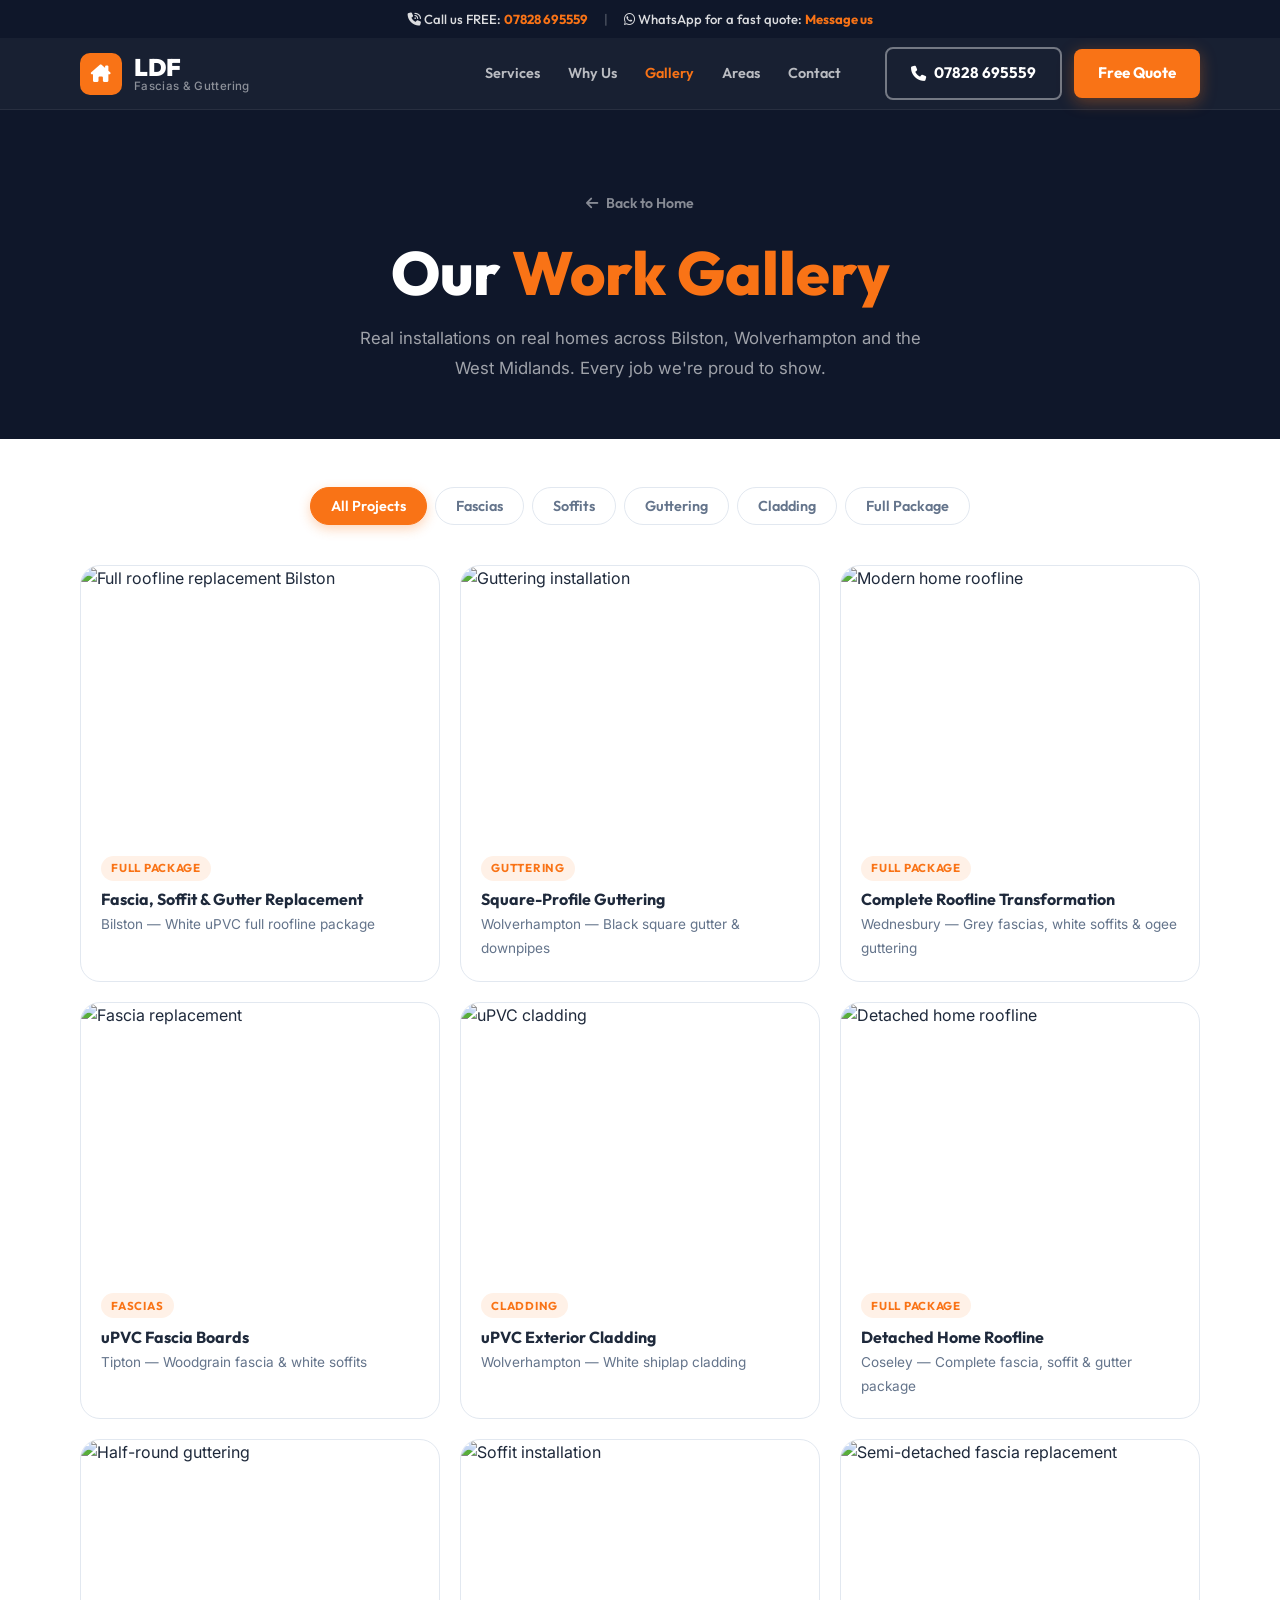
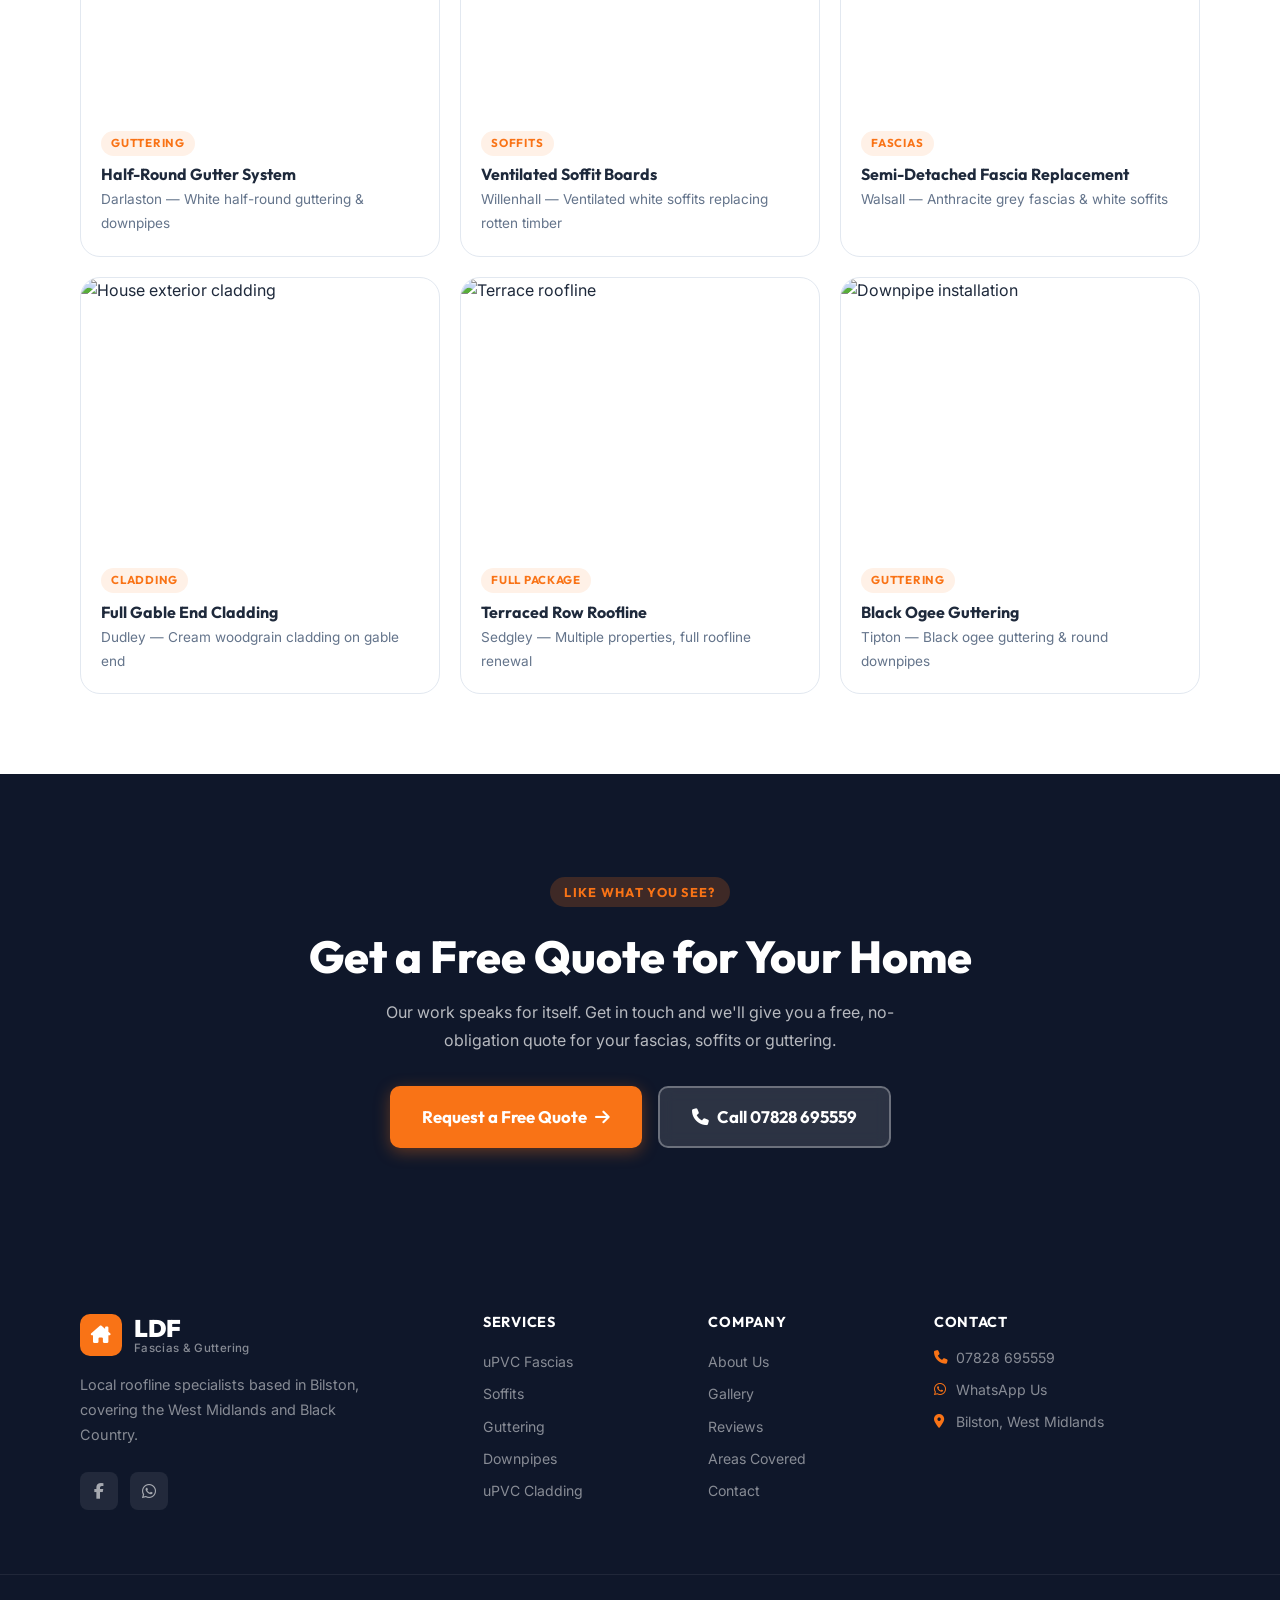
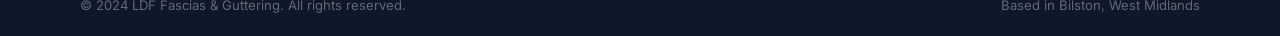
==== commit 9b095a7c: "Build complete LDF Fascias & Guttering website Full rebuild replacing the previous site with a sleek" ====
--- a/gallery.html
+++ b/gallery.html
@@ -3,53 +3,347 @@
 <head>
   <meta charset="UTF-8">
   <meta name="viewport" content="width=device-width, initial-scale=1.0">
-  <title>Gallery | Midlands Grave Revival & Care</title>
-  <meta name="description" content="View our recent grave and headstone cleaning work across the Black Country & West Midlands.">
-  <link rel="preconnect" href="https://fonts.googleapis.com">
-  <link rel="preconnect" href="https://fonts.gstatic.com" crossorigin>
-  <link href="https://fonts.googleapis.com/css2?family=Playfair+Display:wght@500;600;700&family=Inter:wght@400;500;600;700&display=swap" rel="stylesheet">
-  <link rel="stylesheet" href="style.css">
+  <title>Gallery | LDF Fascias & Guttering | Bilston, West Midlands</title>
+  <meta name="description" content="View LDF Fascias & Guttering's project gallery — before and after photos of fascia, soffit, guttering and roofline installations across the West Midlands." />
+  <link rel="preconnect" href="https://fonts.googleapis.com" />
+  <link rel="preconnect" href="https://fonts.gstatic.com" crossorigin />
+  <link href="https://fonts.googleapis.com/css2?family=Outfit:wght@300;400;500;600;700;800;900&family=Inter:wght@400;500;600&display=swap" rel="stylesheet" />
+  <link rel="stylesheet" href="https://cdnjs.cloudflare.com/ajax/libs/font-awesome/6.5.0/css/all.min.css" />
+  <link rel="stylesheet" href="style.css" />
+  <link rel="stylesheet" href="gallery.css" />
 </head>
 <body>
 
-  <header class="site-header">
+  <div class="announce-bar">
+    <span><i class="fa-solid fa-phone-volume"></i> Call us FREE: <a href="tel:07828695559">07828 695559</a></span>
+    <span class="pipe">|</span>
+    <span><i class="fa-brands fa-whatsapp"></i> WhatsApp for a fast quote: <a href="https://wa.me/447828695559">Message us</a></span>
+  </div>
+
+  <header class="site-header" id="header">
     <div class="container header-inner">
-      <a href="index.html" class="brand-link">
-        <img src="assets/mgr-logo.png.PNG" alt="Midlands Grave Revival logo" class="brand-logo">
+      <a href="index.html" class="brand">
+        <div class="brand-logo-wrap">
+          <span class="brand-icon"><i class="fa-solid fa-house-chimney"></i></span>
+          <div class="brand-text">
+            <span class="brand-name">LDF</span>
+            <span class="brand-sub">Fascias &amp; Guttering</span>
+          </div>
+        </div>
       </a>
-      <nav class="header-nav">
-        <a href="https://wa.me/447828695559" class="nav-btn nav-btn--gold">Get a Free Quote</a>
-        <a href="tel:07828695559" class="nav-btn nav-btn--outline">Call Now</a>
-        <a href="index.html" class="nav-btn nav-btn--outline">← Back to Home</a>
+      <nav class="main-nav">
+        <a href="index.html#services">Services</a>
+        <a href="index.html#why-us">Why Us</a>
+        <a href="gallery.html" class="active">Gallery</a>
+        <a href="index.html#areas">Areas</a>
+        <a href="index.html#contact">Contact</a>
       </nav>
+      <div class="header-ctas">
+        <a href="tel:07828695559" class="btn btn-outline-white"><i class="fa-solid fa-phone"></i> 07828 695559</a>
+        <a href="index.html#contact" class="btn btn-orange">Free Quote</a>
+      </div>
+      <button class="burger" id="burger" aria-label="Open menu">
+        <span></span><span></span><span></span>
+      </button>
     </div>
   </header>
 
-  <section class="gallery-header-section">
+  <div class="nav-drawer" id="navDrawer">
+    <button class="drawer-close" id="drawerClose" aria-label="Close menu"><i class="fa-solid fa-xmark"></i></button>
+    <nav class="drawer-nav">
+      <a href="index.html#services" class="drawer-link">Services</a>
+      <a href="index.html#why-us" class="drawer-link">Why Us</a>
+      <a href="gallery.html" class="drawer-link">Gallery</a>
+      <a href="index.html#areas" class="drawer-link">Areas</a>
+      <a href="index.html#contact" class="drawer-link">Contact</a>
+    </nav>
+    <div class="drawer-ctas">
+      <a href="tel:07828695559" class="btn btn-orange btn-full"><i class="fa-solid fa-phone"></i> Call 07828 695559</a>
+      <a href="https://wa.me/447828695559" class="btn btn-ghost btn-full" target="_blank" rel="noopener"><i class="fa-brands fa-whatsapp"></i> WhatsApp Us</a>
+    </div>
+  </div>
+  <div class="drawer-overlay" id="drawerOverlay"></div>
+
+  <!-- PAGE HERO -->
+  <section class="page-hero">
     <div class="container">
-      <span class="hero-eyebrow">Our Portfolio</span>
-      <h1>Our Recent Work</h1>
-      <p>Examples of memorial cleaning and restoration across the West Midlands.</p>
-      <a href="https://wa.me/447828695559" class="btn btn--gold">Get a Quote for Your Memorial</a>
+      <div class="page-hero-content">
+        <a href="index.html" class="breadcrumb"><i class="fa-solid fa-arrow-left"></i> Back to Home</a>
+        <h1>Our <span class="highlight">Work Gallery</span></h1>
+        <p>Real installations on real homes across Bilston, Wolverhampton and the West Midlands. Every job we're proud to show.</p>
+      </div>
     </div>
   </section>
 
-  <section class="gallery-grid">
-    <img src="assets/after2.jpeg" alt="Grave cleaning result">
-    <img src="assets/after3.jpeg" alt="Grave cleaning result">
-    <img src="assets/after4.jpeg" alt="Grave cleaning result">
-    <img src="assets/after5.jpeg" alt="Grave cleaning result">
-    <img src="assets/after6.jpeg" alt="Grave cleaning result">
-    <img src="assets/after7.jpeg" alt="Grave cleaning result">
+  <!-- FILTER TABS -->
+  <section class="gallery-section">
+    <div class="container">
+      <div class="filter-tabs" id="filterTabs">
+        <button class="filter-btn active" data-filter="all">All Projects</button>
+        <button class="filter-btn" data-filter="fascias">Fascias</button>
+        <button class="filter-btn" data-filter="soffits">Soffits</button>
+        <button class="filter-btn" data-filter="guttering">Guttering</button>
+        <button class="filter-btn" data-filter="cladding">Cladding</button>
+        <button class="filter-btn" data-filter="full-package">Full Package</button>
+      </div>
+
+      <div class="gallery-masonry" id="galleryGrid">
+
+        <div class="gallery-card" data-category="full-package">
+          <div class="gallery-card-img">
+            <img src="https://images.unsplash.com/photo-1558618666-fcd25c85cd64?w=800&q=80" alt="Full roofline replacement Bilston" loading="lazy" />
+            <div class="gallery-card-overlay">
+              <button class="gallery-zoom" data-src="https://images.unsplash.com/photo-1558618666-fcd25c85cd64?w=1400&q=90" aria-label="View full size"><i class="fa-solid fa-magnifying-glass-plus"></i></button>
+            </div>
+          </div>
+          <div class="gallery-card-info">
+            <span class="gallery-tag">Full Package</span>
+            <h3>Fascia, Soffit &amp; Gutter Replacement</h3>
+            <p>Bilston — White uPVC full roofline package</p>
+          </div>
+        </div>
+
+        <div class="gallery-card" data-category="guttering">
+          <div class="gallery-card-img">
+            <img src="https://images.unsplash.com/photo-1504307651254-35680f356dfd?w=800&q=80" alt="Guttering installation" loading="lazy" />
+            <div class="gallery-card-overlay">
+              <button class="gallery-zoom" data-src="https://images.unsplash.com/photo-1504307651254-35680f356dfd?w=1400&q=90" aria-label="View full size"><i class="fa-solid fa-magnifying-glass-plus"></i></button>
+            </div>
+          </div>
+          <div class="gallery-card-info">
+            <span class="gallery-tag">Guttering</span>
+            <h3>Square-Profile Guttering</h3>
+            <p>Wolverhampton — Black square gutter &amp; downpipes</p>
+          </div>
+        </div>
+
+        <div class="gallery-card" data-category="full-package">
+          <div class="gallery-card-img">
+            <img src="https://images.unsplash.com/photo-1600585154340-be6161a56a0c?w=800&q=80" alt="Modern home roofline" loading="lazy" />
+            <div class="gallery-card-overlay">
+              <button class="gallery-zoom" data-src="https://images.unsplash.com/photo-1600585154340-be6161a56a0c?w=1400&q=90" aria-label="View full size"><i class="fa-solid fa-magnifying-glass-plus"></i></button>
+            </div>
+          </div>
+          <div class="gallery-card-info">
+            <span class="gallery-tag">Full Package</span>
+            <h3>Complete Roofline Transformation</h3>
+            <p>Wednesbury — Grey fascias, white soffits &amp; ogee guttering</p>
+          </div>
+        </div>
+
+        <div class="gallery-card" data-category="fascias">
+          <div class="gallery-card-img">
+            <img src="https://images.unsplash.com/photo-1570129477492-45c003edd2be?w=800&q=80" alt="Fascia replacement" loading="lazy" />
+            <div class="gallery-card-overlay">
+              <button class="gallery-zoom" data-src="https://images.unsplash.com/photo-1570129477492-45c003edd2be?w=1400&q=90" aria-label="View full size"><i class="fa-solid fa-magnifying-glass-plus"></i></button>
+            </div>
+          </div>
+          <div class="gallery-card-info">
+            <span class="gallery-tag">Fascias</span>
+            <h3>uPVC Fascia Boards</h3>
+            <p>Tipton — Woodgrain fascia &amp; white soffits</p>
+          </div>
+        </div>
+
+        <div class="gallery-card" data-category="cladding">
+          <div class="gallery-card-img">
+            <img src="https://images.unsplash.com/photo-1449844908441-8829872d2607?w=800&q=80" alt="uPVC cladding" loading="lazy" />
+            <div class="gallery-card-overlay">
+              <button class="gallery-zoom" data-src="https://images.unsplash.com/photo-1449844908441-8829872d2607?w=1400&q=90" aria-label="View full size"><i class="fa-solid fa-magnifying-glass-plus"></i></button>
+            </div>
+          </div>
+          <div class="gallery-card-info">
+            <span class="gallery-tag">Cladding</span>
+            <h3>uPVC Exterior Cladding</h3>
+            <p>Wolverhampton — White shiplap cladding</p>
+          </div>
+        </div>
+
+        <div class="gallery-card" data-category="full-package">
+          <div class="gallery-card-img">
+            <img src="https://images.unsplash.com/photo-1523217582562-09d0def993a6?w=800&q=80" alt="Detached home roofline" loading="lazy" />
+            <div class="gallery-card-overlay">
+              <button class="gallery-zoom" data-src="https://images.unsplash.com/photo-1523217582562-09d0def993a6?w=1400&q=90" aria-label="View full size"><i class="fa-solid fa-magnifying-glass-plus"></i></button>
+            </div>
+          </div>
+          <div class="gallery-card-info">
+            <span class="gallery-tag">Full Package</span>
+            <h3>Detached Home Roofline</h3>
+            <p>Coseley — Complete fascia, soffit &amp; gutter package</p>
+          </div>
+        </div>
+
+        <div class="gallery-card" data-category="guttering">
+          <div class="gallery-card-img">
+            <img src="https://images.unsplash.com/photo-1582268611958-ebfd161ef9cf?w=800&q=80" alt="Half-round guttering" loading="lazy" />
+            <div class="gallery-card-overlay">
+              <button class="gallery-zoom" data-src="https://images.unsplash.com/photo-1582268611958-ebfd161ef9cf?w=1400&q=90" aria-label="View full size"><i class="fa-solid fa-magnifying-glass-plus"></i></button>
+            </div>
+          </div>
+          <div class="gallery-card-info">
+            <span class="gallery-tag">Guttering</span>
+            <h3>Half-Round Gutter System</h3>
+            <p>Darlaston — White half-round guttering &amp; downpipes</p>
+          </div>
+        </div>
+
+        <div class="gallery-card" data-category="soffits">
+          <div class="gallery-card-img">
+            <img src="https://images.unsplash.com/photo-1605276374104-dee2a0ed3cd6?w=800&q=80" alt="Soffit installation" loading="lazy" />
+            <div class="gallery-card-overlay">
+              <button class="gallery-zoom" data-src="https://images.unsplash.com/photo-1605276374104-dee2a0ed3cd6?w=1400&q=90" aria-label="View full size"><i class="fa-solid fa-magnifying-glass-plus"></i></button>
+            </div>
+          </div>
+          <div class="gallery-card-info">
+            <span class="gallery-tag">Soffits</span>
+            <h3>Ventilated Soffit Boards</h3>
+            <p>Willenhall — Ventilated white soffits replacing rotten timber</p>
+          </div>
+        </div>
+
+        <div class="gallery-card" data-category="fascias">
+          <div class="gallery-card-img">
+            <img src="https://images.unsplash.com/photo-1564013799919-ab600027ffc6?w=800&q=80" alt="Semi-detached fascia replacement" loading="lazy" />
+            <div class="gallery-card-overlay">
+              <button class="gallery-zoom" data-src="https://images.unsplash.com/photo-1564013799919-ab600027ffc6?w=1400&q=90" aria-label="View full size"><i class="fa-solid fa-magnifying-glass-plus"></i></button>
+            </div>
+          </div>
+          <div class="gallery-card-info">
+            <span class="gallery-tag">Fascias</span>
+            <h3>Semi-Detached Fascia Replacement</h3>
+            <p>Walsall — Anthracite grey fascias &amp; white soffits</p>
+          </div>
+        </div>
+
+        <div class="gallery-card" data-category="cladding">
+          <div class="gallery-card-img">
+            <img src="https://images.unsplash.com/photo-1416331108676-a22ccb276e35?w=800&q=80" alt="House exterior cladding" loading="lazy" />
+            <div class="gallery-card-overlay">
+              <button class="gallery-zoom" data-src="https://images.unsplash.com/photo-1416331108676-a22ccb276e35?w=1400&q=90" aria-label="View full size"><i class="fa-solid fa-magnifying-glass-plus"></i></button>
+            </div>
+          </div>
+          <div class="gallery-card-info">
+            <span class="gallery-tag">Cladding</span>
+            <h3>Full Gable End Cladding</h3>
+            <p>Dudley — Cream woodgrain cladding on gable end</p>
+          </div>
+        </div>
+
+        <div class="gallery-card" data-category="full-package">
+          <div class="gallery-card-img">
+            <img src="https://images.unsplash.com/photo-1486325212027-8081e485255e?w=800&q=80" alt="Terrace roofline" loading="lazy" />
+            <div class="gallery-card-overlay">
+              <button class="gallery-zoom" data-src="https://images.unsplash.com/photo-1486325212027-8081e485255e?w=1400&q=90" aria-label="View full size"><i class="fa-solid fa-magnifying-glass-plus"></i></button>
+            </div>
+          </div>
+          <div class="gallery-card-info">
+            <span class="gallery-tag">Full Package</span>
+            <h3>Terraced Row Roofline</h3>
+            <p>Sedgley — Multiple properties, full roofline renewal</p>
+          </div>
+        </div>
+
+        <div class="gallery-card" data-category="guttering">
+          <div class="gallery-card-img">
+            <img src="https://images.unsplash.com/photo-1507003211169-0a1dd7228f2d?w=800&q=80" alt="Downpipe installation" loading="lazy" />
+            <div class="gallery-card-overlay">
+              <button class="gallery-zoom" data-src="https://images.unsplash.com/photo-1507003211169-0a1dd7228f2d?w=1400&q=90" aria-label="View full size"><i class="fa-solid fa-magnifying-glass-plus"></i></button>
+            </div>
+          </div>
+          <div class="gallery-card-info">
+            <span class="gallery-tag">Guttering</span>
+            <h3>Black Ogee Guttering</h3>
+            <p>Tipton — Black ogee guttering &amp; round downpipes</p>
+          </div>
+        </div>
+
+      </div>
+
+      <div class="no-results" id="noResults" style="display:none">
+        <i class="fa-solid fa-images"></i>
+        <p>No projects found in this category.</p>
+      </div>
+    </div>
   </section>
+
+  <!-- CTA -->
+  <section class="gallery-cta-section section section-dark">
+    <div class="container" style="text-align:center">
+      <span class="section-tag">Like What You See?</span>
+      <h2 style="color:white;margin-block:.75rem 1rem">Get a Free Quote for Your Home</h2>
+      <p style="margin-bottom:2rem;max-width:520px;margin-inline:auto">Our work speaks for itself. Get in touch and we'll give you a free, no-obligation quote for your fascias, soffits or guttering.</p>
+      <div style="display:flex;gap:1rem;justify-content:center;flex-wrap:wrap">
+        <a href="index.html#contact" class="btn btn-orange btn-lg">Request a Free Quote <i class="fa-solid fa-arrow-right"></i></a>
+        <a href="tel:07828695559" class="btn btn-ghost btn-lg"><i class="fa-solid fa-phone"></i> Call 07828 695559</a>
+      </div>
+    </div>
+  </section>
+
+  <!-- LIGHTBOX -->
+  <div class="lightbox" id="lightbox" role="dialog" aria-label="Image lightbox">
+    <button class="lightbox-close" id="lightboxClose" aria-label="Close lightbox"><i class="fa-solid fa-xmark"></i></button>
+    <button class="lightbox-prev" id="lightboxPrev" aria-label="Previous image"><i class="fa-solid fa-chevron-left"></i></button>
+    <div class="lightbox-inner">
+      <img src="" alt="Gallery image" id="lightboxImg" />
+    </div>
+    <button class="lightbox-next" id="lightboxNext" aria-label="Next image"><i class="fa-solid fa-chevron-right"></i></button>
+  </div>
 
   <footer class="site-footer">
     <div class="container footer-inner">
-      <img src="assets/mgr-logo.png.PNG" alt="Midlands Grave Revival logo" class="footer-logo">
-      <p class="footer-tagline">Because a place of rest should never be forgotten.</p>
-      <p class="footer-small">&copy; 2026 Midlands Grave Revival &amp; Care · Serving the Black Country &amp; West Midlands · Mon–Sun</p>
+      <div class="footer-brand">
+        <div class="brand-logo-wrap">
+          <span class="brand-icon"><i class="fa-solid fa-house-chimney"></i></span>
+          <div class="brand-text">
+            <span class="brand-name">LDF</span>
+            <span class="brand-sub">Fascias &amp; Guttering</span>
+          </div>
+        </div>
+        <p>Local roofline specialists based in Bilston, covering the West Midlands and Black Country.</p>
+        <div class="footer-social">
+          <a href="https://www.facebook.com/p/LDF-Fascias-Guttering-100091321956906/" target="_blank" rel="noopener" aria-label="Facebook"><i class="fa-brands fa-facebook-f"></i></a>
+          <a href="https://wa.me/447828695559" target="_blank" rel="noopener" aria-label="WhatsApp"><i class="fa-brands fa-whatsapp"></i></a>
+        </div>
+      </div>
+      <div class="footer-links">
+        <h4>Services</h4>
+        <a href="index.html#services">uPVC Fascias</a>
+        <a href="index.html#services">Soffits</a>
+        <a href="index.html#services">Guttering</a>
+        <a href="index.html#services">Downpipes</a>
+        <a href="index.html#services">uPVC Cladding</a>
+      </div>
+      <div class="footer-links">
+        <h4>Company</h4>
+        <a href="index.html#why-us">About Us</a>
+        <a href="gallery.html">Gallery</a>
+        <a href="index.html#reviews">Reviews</a>
+        <a href="index.html#areas">Areas Covered</a>
+        <a href="index.html#contact">Contact</a>
+      </div>
+      <div class="footer-contact">
+        <h4>Contact</h4>
+        <a href="tel:07828695559"><i class="fa-solid fa-phone"></i> 07828 695559</a>
+        <a href="https://wa.me/447828695559" target="_blank" rel="noopener"><i class="fa-brands fa-whatsapp"></i> WhatsApp Us</a>
+        <span><i class="fa-solid fa-location-dot"></i> Bilston, West Midlands</span>
+      </div>
+    </div>
+    <div class="footer-bottom">
+      <div class="container footer-bottom-inner">
+        <span>&copy; 2024 LDF Fascias &amp; Guttering. All rights reserved.</span>
+        <span>Based in Bilston, West Midlands</span>
+      </div>
     </div>
   </footer>
 
+  <div class="sticky-cta">
+    <a href="tel:07828695559" class="sticky-btn sticky-btn--call"><i class="fa-solid fa-phone"></i> Call Now</a>
+    <a href="https://wa.me/447828695559" class="sticky-btn sticky-btn--whatsapp" target="_blank" rel="noopener"><i class="fa-brands fa-whatsapp"></i> WhatsApp</a>
+  </div>
+
+  <button class="back-to-top" id="backToTop" aria-label="Back to top"><i class="fa-solid fa-chevron-up"></i></button>
+
+  <script src="main.js"></script>
+  <script src="gallery.js"></script>
 </body>
 </html>
--- a/style.css
+++ b/style.css
@@ -1,535 +1,875 @@
 /* ── TOKENS ── */
 :root {
-  --bg:           #0f1a14;
-  --bg-alt:       #111f17;
-  --panel:        #162018;
-  --border:       rgba(255,255,255,.07);
-  --gold:         #c9a84c;
-  --gold-light:   #e8cb78;
-  --gold-soft:    rgba(201,168,76,.12);
-  --text:         #f2f0ea;
-  --muted:        rgba(242,240,234,.6);
-  --radius-sm:    10px;
-  --radius-md:    16px;
-  --radius-lg:    24px;
+  --orange:      #f97316;
+  --orange-dark: #ea6c0a;
+  --navy:        #0f172a;
+  --navy-mid:    #1e293b;
+  --navy-light:  #334155;
+  --slate:       #64748b;
+  --light-bg:    #f8fafc;
+  --white:       #ffffff;
+  --text:        #1e293b;
+  --text-light:  #64748b;
+  --border:      #e2e8f0;
+  --radius:      12px;
+  --radius-lg:   20px;
+  --shadow:      0 4px 24px rgba(0,0,0,.10);
+  --shadow-lg:   0 12px 48px rgba(0,0,0,.18);
+  --transition:  0.25s ease;
+  --header-h:    72px;
+  --announce-h:  38px;
 }
 
 /* ── RESET ── */
 *, *::before, *::after { box-sizing: border-box; margin: 0; padding: 0; }
-html { scroll-behavior: smooth; }
-
+html { scroll-behavior: smooth; font-size: 16px; }
 body {
-  font-family: 'Inter', -apple-system, BlinkMacSystemFont, 'Segoe UI', sans-serif;
-  background: var(--bg);
+  font-family: 'Inter', sans-serif;
   color: var(--text);
-  line-height: 1.65;
+  background: var(--white);
+  line-height: 1.6;
   -webkit-font-smoothing: antialiased;
-  text-rendering: optimizeLegibility;
-}
-
-h1, h2, h3 {
-  font-family: 'Playfair Display', serif;
-  font-weight: 600;
-  line-height: 1.2;
-  letter-spacing: .3px;
-  color: var(--gold-light);
-}
-
-p { color: var(--muted); }
-
-a { text-decoration: none; }
-
+  overflow-x: hidden;
+}
+img { max-width: 100%; display: block; }
+a { text-decoration: none; color: inherit; }
+ul { list-style: none; }
+button { cursor: pointer; border: none; background: none; font-family: inherit; }
+
+/* ── TYPOGRAPHY ── */
+h1,h2,h3,h4,h5 { font-family: 'Outfit', sans-serif; line-height: 1.15; font-weight: 800; }
+h1 { font-size: clamp(2.2rem, 5vw, 3.8rem); }
+h2 { font-size: clamp(1.8rem, 3.5vw, 2.8rem); }
+h3 { font-size: 1.3rem; font-weight: 700; }
+h4 { font-size: 1rem; font-weight: 700; }
+p  { color: var(--text-light); line-height: 1.75; }
+
+.highlight { color: var(--orange); }
+
+/* ── LAYOUT ── */
 .container {
-  width: min(1100px, calc(100% - 40px));
-  margin: 0 auto;
-}
+  max-width: 1200px;
+  margin-inline: auto;
+  padding-inline: clamp(1rem, 4vw, 2.5rem);
+}
+.section { padding-block: clamp(4rem, 8vw, 7rem); }
+.section-dark { background: var(--navy); color: var(--white); }
+.section-dark p { color: rgba(255,255,255,.7); }
+.section-light { background: var(--light-bg); }
+
+/* ── SECTION HEADERS ── */
+.section-header { text-align: center; max-width: 680px; margin-inline: auto; margin-bottom: 3.5rem; }
+.section-header p { margin-top: .75rem; font-size: 1.05rem; }
+.section-header.light h2 { color: var(--white); }
+.section-header.light p  { color: rgba(255,255,255,.7); }
+.section-tag {
+  display: inline-block;
+  background: rgba(249,115,22,.12);
+  color: var(--orange);
+  font-family: 'Outfit', sans-serif;
+  font-weight: 700;
+  font-size: .8rem;
+  letter-spacing: .1em;
+  text-transform: uppercase;
+  padding: .3rem .9rem;
+  border-radius: 100px;
+  margin-bottom: .75rem;
+}
+.section-dark .section-tag { background: rgba(249,115,22,.2); }
 
 /* ── BUTTONS ── */
 .btn {
-  display: inline-block;
-  padding: 13px 28px;
-  border-radius: 999px;
-  font-family: 'Inter', sans-serif;
-  font-size: .92rem;
-  font-weight: 600;
-  letter-spacing: .3px;
-  transition: transform .2s ease, box-shadow .2s ease, filter .2s ease;
+  display: inline-flex;
+  align-items: center;
+  gap: .5rem;
+  padding: .75rem 1.5rem;
+  border-radius: 8px;
+  font-family: 'Outfit', sans-serif;
+  font-weight: 700;
+  font-size: .95rem;
+  transition: all var(--transition);
+  white-space: nowrap;
   cursor: pointer;
-  white-space: nowrap;
-}
-
-.btn--gold {
-  background: linear-gradient(135deg, var(--gold-light), var(--gold));
-  color: #0f1a14;
-  box-shadow: 0 4px 20px rgba(201,168,76,.25);
-}
-.btn--gold:hover {
+}
+.btn-orange {
+  background: var(--orange);
+  color: var(--white);
+  box-shadow: 0 4px 16px rgba(249,115,22,.35);
+}
+.btn-orange:hover {
+  background: var(--orange-dark);
   transform: translateY(-2px);
-  box-shadow: 0 8px 28px rgba(201,168,76,.35);
-  filter: brightness(1.06);
-}
-
-.btn--ghost {
-  color: var(--gold-light);
-  border: 1.5px solid rgba(201,168,76,.4);
-  background: rgba(201,168,76,.05);
-}
-.btn--ghost:hover {
-  background: rgba(201,168,76,.1);
-  transform: translateY(-2px);
-}
+  box-shadow: 0 8px 24px rgba(249,115,22,.5);
+}
+.btn-outline-white {
+  background: transparent;
+  color: var(--white);
+  border: 2px solid rgba(255,255,255,.4);
+}
+.btn-outline-white:hover { border-color: var(--white); background: rgba(255,255,255,.1); }
+.btn-ghost {
+  background: rgba(255,255,255,.12);
+  color: var(--white);
+  border: 2px solid rgba(255,255,255,.3);
+  backdrop-filter: blur(8px);
+}
+.btn-ghost:hover { background: rgba(255,255,255,.22); border-color: rgba(255,255,255,.6); }
+.btn-lg { padding: .95rem 2rem; font-size: 1.05rem; border-radius: 10px; }
+.btn-full { width: 100%; justify-content: center; }
+
+/* ── ANNOUNCE BAR ── */
+.announce-bar {
+  background: var(--navy);
+  color: rgba(255,255,255,.85);
+  font-size: .82rem;
+  font-family: 'Outfit', sans-serif;
+  font-weight: 500;
+  display: flex;
+  align-items: center;
+  justify-content: center;
+  gap: 1rem;
+  padding: .55rem 1rem;
+  flex-wrap: wrap;
+  height: var(--announce-h);
+}
+.announce-bar a { color: var(--orange); font-weight: 700; }
+.announce-bar a:hover { text-decoration: underline; }
+.announce-bar .pipe { opacity: .3; }
+.announce-bar .fa-star { color: #fbbf24; font-size: .75rem; }
 
 /* ── HEADER ── */
 .site-header {
   position: sticky;
   top: 0;
-  z-index: 100;
-  background: rgba(15,26,20,.92);
-  backdrop-filter: blur(16px);
-  -webkit-backdrop-filter: blur(16px);
-  border-bottom: 1px solid var(--border);
-}
-
+  z-index: 900;
+  background: rgba(15,23,42,.96);
+  backdrop-filter: blur(20px);
+  border-bottom: 1px solid rgba(255,255,255,.07);
+  height: var(--header-h);
+}
 .header-inner {
   display: flex;
   align-items: center;
-  justify-content: space-between;
-  padding: 14px 0;
-  gap: 16px;
-}
-
-.brand-link { display: flex; align-items: center; }
-
-.brand-logo {
-  height: 64px;
-  width: auto;
-  object-fit: contain;
-}
-
-.header-nav {
-  display: flex;
-  align-items: center;
-  gap: 10px;
-  flex-wrap: wrap;
-}
-
-.nav-btn {
-  display: inline-block;
-  padding: 9px 20px;
-  border-radius: 999px;
-  font-size: .85rem;
+  gap: 2rem;
+  height: 100%;
+}
+
+/* BRAND */
+.brand { display: flex; align-items: center; }
+.brand-logo-wrap { display: flex; align-items: center; gap: .75rem; }
+.brand-icon {
+  width: 42px; height: 42px;
+  background: var(--orange);
+  border-radius: 10px;
+  display: flex; align-items: center; justify-content: center;
+  color: var(--white);
+  font-size: 1.1rem;
+  flex-shrink: 0;
+}
+.brand-text { display: flex; flex-direction: column; line-height: 1.1; }
+.brand-name {
+  font-family: 'Outfit', sans-serif;
+  font-size: 1.5rem;
+  font-weight: 900;
+  color: var(--white);
+  letter-spacing: -.01em;
+}
+.brand-sub {
+  font-size: .72rem;
+  color: rgba(255,255,255,.5);
+  font-weight: 500;
+  letter-spacing: .03em;
+}
+
+/* NAV */
+.main-nav { display: flex; align-items: center; gap: .25rem; margin-left: auto; }
+.main-nav a {
+  color: rgba(255,255,255,.7);
+  font-family: 'Outfit', sans-serif;
   font-weight: 600;
-  letter-spacing: .2px;
-  transition: all .2s ease;
-  white-space: nowrap;
-}
-
-.nav-btn--gold {
-  background: linear-gradient(135deg, var(--gold-light), var(--gold));
-  color: #0f1a14;
-}
-.nav-btn--gold:hover { filter: brightness(1.08); transform: translateY(-1px); }
-
-.nav-btn--outline {
-  color: var(--gold-light);
-  border: 1.5px solid rgba(201,168,76,.35);
-  background: transparent;
-}
-.nav-btn--outline:hover { background: rgba(201,168,76,.08); }
+  font-size: .9rem;
+  padding: .45rem .75rem;
+  border-radius: 6px;
+  transition: all var(--transition);
+}
+.main-nav a:hover { color: var(--white); background: rgba(255,255,255,.08); }
+.header-ctas { display: flex; align-items: center; gap: .75rem; flex-shrink: 0; }
+
+/* BURGER */
+.burger { display: none; flex-direction: column; gap: 5px; padding: .5rem; }
+.burger span {
+  display: block; width: 24px; height: 2px;
+  background: var(--white); border-radius: 2px;
+  transition: all var(--transition);
+}
+.burger.open span:nth-child(1) { transform: translateY(7px) rotate(45deg); }
+.burger.open span:nth-child(2) { opacity: 0; }
+.burger.open span:nth-child(3) { transform: translateY(-7px) rotate(-45deg); }
+
+/* ── DRAWER ── */
+.nav-drawer {
+  position: fixed; top: 0; right: -100%;
+  width: min(340px, 90vw);
+  height: 100dvh;
+  background: var(--navy);
+  z-index: 1100;
+  display: flex; flex-direction: column;
+  padding: 2rem;
+  transition: right .35s cubic-bezier(.4,0,.2,1);
+  box-shadow: -8px 0 40px rgba(0,0,0,.5);
+}
+.nav-drawer.open { right: 0; }
+.drawer-close {
+  align-self: flex-end;
+  color: rgba(255,255,255,.6);
+  font-size: 1.4rem;
+  padding: .4rem;
+  margin-bottom: 1.5rem;
+  transition: color var(--transition);
+}
+.drawer-close:hover { color: var(--white); }
+.drawer-nav { display: flex; flex-direction: column; gap: .25rem; flex: 1; }
+.drawer-link {
+  color: rgba(255,255,255,.8);
+  font-family: 'Outfit', sans-serif;
+  font-weight: 600;
+  font-size: 1.2rem;
+  padding: .85rem 1rem;
+  border-radius: 8px;
+  transition: all var(--transition);
+}
+.drawer-link:hover { color: var(--white); background: rgba(255,255,255,.08); }
+.drawer-ctas { display: flex; flex-direction: column; gap: .75rem; margin-top: 2rem; }
+.drawer-overlay {
+  display: none;
+  position: fixed; inset: 0;
+  background: rgba(0,0,0,.6);
+  z-index: 1050;
+  backdrop-filter: blur(2px);
+}
+.drawer-overlay.open { display: block; }
 
 /* ── HERO ── */
 .hero {
   position: relative;
-  min-height: 560px;
-  display: flex;
-  align-items: center;
-  background:
-    url("https://www.dropbox.com/scl/fi/tnfgrare1ub5ucsfy6676/Photo-06-01-2026-15-43-10.png?rlkey=ayu4b2r59ulzyxxrw15z8art6&raw=1")
-    center / cover no-repeat;
-}
-
+  min-height: 90vh;
+  display: flex;
+  align-items: center;
+}
+.hero-bg { position: absolute; inset: 0; overflow: hidden; }
+.hero-img { width: 100%; height: 100%; object-fit: cover; object-position: center; }
 .hero-overlay {
-  position: absolute;
-  inset: 0;
-  background: linear-gradient(160deg, rgba(10,20,14,.78) 40%, rgba(10,20,14,.9));
-}
-
+  position: absolute; inset: 0;
+  background: linear-gradient(135deg,
+    rgba(10,15,30,.88) 0%,
+    rgba(10,15,30,.65) 60%,
+    rgba(10,15,30,.45) 100%);
+}
 .hero-content {
   position: relative;
-  z-index: 1;
-  padding: 100px 0 90px;
-  max-width: 680px;
-}
-
-.hero-eyebrow {
-  display: inline-block;
+  z-index: 2;
+  padding-block: 6rem 5rem;
+  max-width: 750px;
+}
+.hero-badge {
+  display: inline-flex;
+  align-items: center;
+  gap: .5rem;
+  background: rgba(249,115,22,.18);
+  border: 1px solid rgba(249,115,22,.35);
+  color: #fdba74;
+  font-family: 'Outfit', sans-serif;
+  font-weight: 600;
+  font-size: .85rem;
+  padding: .4rem 1rem;
+  border-radius: 100px;
+  margin-bottom: 1.5rem;
+  backdrop-filter: blur(6px);
+}
+.hero h1 { color: var(--white); margin-bottom: 1.25rem; }
+.hero-sub { color: rgba(255,255,255,.75); font-size: 1.15rem; max-width: 560px; margin-bottom: 2.25rem; }
+.hero-btns { display: flex; gap: 1rem; flex-wrap: wrap; margin-bottom: 3rem; }
+.hero-stats {
+  display: flex;
+  align-items: center;
+  gap: 1.5rem;
+  flex-wrap: wrap;
+  padding: 1.25rem 1.5rem;
+  background: rgba(255,255,255,.06);
+  border: 1px solid rgba(255,255,255,.1);
+  border-radius: var(--radius);
+  backdrop-filter: blur(10px);
+  width: fit-content;
+}
+.stat { text-align: center; }
+.stat strong { display: block; font-family: 'Outfit', sans-serif; font-size: 1.6rem; font-weight: 800; color: var(--orange); line-height: 1; }
+.stat span { color: rgba(255,255,255,.6); font-size: .8rem; margin-top: .2rem; display: block; }
+.stat-divider { width: 1px; height: 36px; background: rgba(255,255,255,.15); }
+.hero-scroll {
+  position: absolute; bottom: 2rem; left: 50%;
+  transform: translateX(-50%);
+  color: rgba(255,255,255,.4);
+  font-size: 1.2rem;
+  animation: bounce 2s infinite;
+  z-index: 2;
+}
+@keyframes bounce { 0%,100%{transform:translateX(-50%) translateY(0)} 50%{transform:translateX(-50%) translateY(8px)} }
+
+/* ── TRUST STRIP ── */
+.trust-strip {
+  background: var(--orange);
+  padding: 1.1rem 0;
+}
+.trust-inner {
+  display: flex;
+  align-items: center;
+  justify-content: center;
+  gap: 2.5rem;
+  flex-wrap: wrap;
+}
+.trust-item {
+  display: flex;
+  align-items: center;
+  gap: .6rem;
+  color: var(--white);
+  font-family: 'Outfit', sans-serif;
+  font-weight: 700;
+  font-size: .9rem;
+}
+.trust-item i { font-size: 1.1rem; opacity: .9; }
+
+/* ── SERVICES ── */
+.services-grid {
+  display: grid;
+  grid-template-columns: repeat(auto-fill, minmax(320px, 1fr));
+  gap: 1.5rem;
+}
+.service-card {
+  background: var(--white);
+  border: 1px solid var(--border);
+  border-radius: var(--radius-lg);
+  padding: 2rem;
+  transition: all var(--transition);
+  position: relative;
+  overflow: hidden;
+}
+.service-card::before {
+  content: '';
+  position: absolute; top: 0; left: 0; right: 0;
+  height: 3px;
+  background: var(--border);
+  transition: background var(--transition);
+}
+.service-card:hover { transform: translateY(-6px); box-shadow: var(--shadow-lg); border-color: transparent; }
+.service-card:hover::before { background: var(--orange); }
+.service-card.featured-service {
+  border-color: var(--orange);
+  box-shadow: 0 0 0 1px var(--orange), 0 8px 32px rgba(249,115,22,.15);
+}
+.service-card.featured-service::before { background: var(--orange); }
+.service-badge {
+  position: absolute; top: 1.25rem; right: 1.25rem;
+  background: var(--orange);
+  color: var(--white);
+  font-family: 'Outfit', sans-serif;
+  font-weight: 700;
+  font-size: .72rem;
+  letter-spacing: .06em;
+  text-transform: uppercase;
+  padding: .25rem .7rem;
+  border-radius: 100px;
+}
+.service-icon-wrap {
+  width: 52px; height: 52px;
+  background: color-mix(in srgb, var(--clr) 12%, transparent);
+  border-radius: 12px;
+  display: flex; align-items: center; justify-content: center;
+  color: var(--clr);
+  font-size: 1.3rem;
+  margin-bottom: 1.25rem;
+}
+.service-card h3 { margin-bottom: .6rem; }
+.service-card p { font-size: .93rem; margin-bottom: 1rem; }
+.service-list { display: flex; flex-direction: column; gap: .4rem; margin-bottom: 1.5rem; }
+.service-list li {
+  display: flex; align-items: center; gap: .5rem;
+  font-size: .88rem; color: var(--text-light);
+}
+.service-list .fa-check { color: var(--orange); font-size: .8rem; flex-shrink: 0; }
+.service-cta {
+  display: inline-flex; align-items: center; gap: .4rem;
+  color: var(--orange);
+  font-family: 'Outfit', sans-serif;
+  font-weight: 700;
+  font-size: .9rem;
+  transition: gap var(--transition);
+}
+.service-cta:hover { gap: .7rem; }
+
+/* ── PROCESS ── */
+.process-steps {
+  display: flex;
+  align-items: flex-start;
+  gap: 1rem;
+  flex-wrap: wrap;
+}
+.process-step {
+  flex: 1;
+  min-width: 180px;
+  background: rgba(255,255,255,.05);
+  border: 1px solid rgba(255,255,255,.1);
+  border-radius: var(--radius-lg);
+  padding: 2rem 1.5rem;
+  text-align: center;
+}
+.step-num {
+  font-family: 'Outfit', sans-serif;
+  font-size: 2.5rem;
+  font-weight: 900;
+  color: var(--orange);
+  opacity: .25;
+  line-height: 1;
+  margin-bottom: .5rem;
+}
+.step-icon {
+  width: 56px; height: 56px;
+  background: rgba(249,115,22,.15);
+  border-radius: 50%;
+  display: flex; align-items: center; justify-content: center;
+  color: var(--orange);
+  font-size: 1.3rem;
+  margin: 0 auto 1rem;
+}
+.process-step h3 { color: var(--white); font-size: 1.1rem; margin-bottom: .5rem; }
+.process-step p { font-size: .9rem; }
+.process-arrow {
+  color: var(--orange);
+  opacity: .4;
+  font-size: 1.5rem;
+  align-self: center;
+  flex-shrink: 0;
+}
+
+/* ── WHY US ── */
+.why-inner {
+  display: grid;
+  grid-template-columns: 1fr 1fr;
+  gap: 5rem;
+  align-items: center;
+}
+.why-img-stack { position: relative; }
+.why-img-main {
+  width: 100%;
+  border-radius: var(--radius-lg);
+  object-fit: cover;
+  aspect-ratio: 4/5;
+  box-shadow: var(--shadow-lg);
+}
+.why-img-badge {
+  position: absolute;
+  bottom: -1.5rem;
+  right: -1.5rem;
+  background: var(--orange);
+  color: var(--white);
+  border-radius: var(--radius);
+  padding: 1.25rem 1.5rem;
+  text-align: center;
+  box-shadow: 0 8px 32px rgba(249,115,22,.4);
+}
+.why-img-badge i { font-size: 1.8rem; margin-bottom: .4rem; display: block; }
+.why-img-badge strong { font-family: 'Outfit', sans-serif; font-size: 1.4rem; font-weight: 900; display: block; }
+.why-img-badge span { font-size: .8rem; opacity: .85; }
+.why-intro { font-size: 1.05rem; margin-block: 1rem 2rem; }
+.why-points { display: grid; grid-template-columns: 1fr 1fr; gap: 1.25rem; }
+.why-point { display: flex; gap: 1rem; align-items: flex-start; }
+.why-point-icon {
+  width: 44px; height: 44px;
+  background: rgba(249,115,22,.1);
+  border-radius: 10px;
+  display: flex; align-items: center; justify-content: center;
+  color: var(--orange);
+  font-size: 1rem;
+  flex-shrink: 0;
+}
+.why-point h4 { margin-bottom: .25rem; }
+.why-point p { font-size: .88rem; }
+
+/* ── GALLERY PREVIEW ── */
+.gallery-grid {
+  display: grid;
+  grid-template-columns: repeat(3, 1fr);
+  grid-template-rows: auto auto;
+  gap: 1rem;
+  margin-bottom: 2.5rem;
+}
+.gallery-item {
+  position: relative;
+  overflow: hidden;
+  border-radius: var(--radius);
+  aspect-ratio: 4/3;
+  cursor: pointer;
+}
+.gallery-item--wide { grid-column: span 2; }
+.gallery-item--tall { grid-row: span 2; aspect-ratio: auto; }
+.gallery-item img {
+  width: 100%; height: 100%;
+  object-fit: cover;
+  transition: transform .5s ease;
+}
+.gallery-item:hover img { transform: scale(1.06); }
+.gallery-caption {
+  position: absolute;
+  bottom: 0; left: 0; right: 0;
+  background: linear-gradient(transparent, rgba(0,0,0,.75));
+  color: var(--white);
+  font-family: 'Outfit', sans-serif;
+  font-weight: 600;
+  font-size: .85rem;
+  padding: 2rem 1rem .75rem;
+  transform: translateY(100%);
+  transition: transform .3s ease;
+}
+.gallery-item:hover .gallery-caption { transform: translateY(0); }
+.gallery-cta-wrap { text-align: center; }
+
+/* ── TESTIMONIALS ── */
+.reviews-grid {
+  display: grid;
+  grid-template-columns: repeat(auto-fill, minmax(300px, 1fr));
+  gap: 1.25rem;
+  margin-bottom: 3rem;
+}
+.review-card {
+  background: rgba(255,255,255,.05);
+  border: 1px solid rgba(255,255,255,.1);
+  border-radius: var(--radius-lg);
+  padding: 1.75rem;
+}
+.review-stars { color: #fbbf24; font-size: .9rem; margin-bottom: 1rem; display: flex; gap: .15rem; }
+.review-card p { color: rgba(255,255,255,.75); font-size: .93rem; line-height: 1.7; margin-bottom: 1.25rem; }
+.reviewer { display: flex; align-items: center; gap: .75rem; }
+.reviewer-avatar {
+  width: 40px; height: 40px;
+  background: var(--orange);
+  border-radius: 50%;
+  display: flex; align-items: center; justify-content: center;
+  font-family: 'Outfit', sans-serif;
+  font-weight: 800;
+  color: var(--white);
   font-size: .8rem;
+  flex-shrink: 0;
+}
+.reviewer strong { display: block; color: var(--white); font-size: .95rem; }
+.reviewer span { color: rgba(255,255,255,.5); font-size: .82rem; }
+.reviews-summary {
+  display: flex;
+  align-items: center;
+  justify-content: center;
+  gap: 3rem;
+  padding: 2rem;
+  background: rgba(255,255,255,.05);
+  border: 1px solid rgba(255,255,255,.1);
+  border-radius: var(--radius-lg);
+  flex-wrap: wrap;
+}
+.reviews-score { text-align: center; }
+.score-num { font-family: 'Outfit', sans-serif; font-size: 3.5rem; font-weight: 900; color: var(--white); line-height: 1; display: block; }
+.score-stars { color: #fbbf24; font-size: 1.1rem; margin: .3rem 0; display: flex; justify-content: center; gap: .2rem; }
+.score-label { color: rgba(255,255,255,.5); font-size: .85rem; }
+
+/* ── AREAS ── */
+.areas-grid {
+  display: flex;
+  flex-wrap: wrap;
+  gap: .75rem;
+  justify-content: center;
+}
+.area-pill {
+  display: flex;
+  align-items: center;
+  gap: .4rem;
+  padding: .65rem 1.25rem;
+  background: var(--white);
+  border: 1px solid var(--border);
+  border-radius: 100px;
+  font-family: 'Outfit', sans-serif;
   font-weight: 600;
-  letter-spacing: 2px;
-  text-transform: uppercase;
-  color: var(--gold);
-  border: 1px solid rgba(201,168,76,.3);
-  background: rgba(201,168,76,.08);
-  padding: 5px 14px;
-  border-radius: 999px;
-  margin-bottom: 22px;
-}
-
-.hero-title {
-  font-size: clamp(2rem, 5vw, 3rem);
+  font-size: .9rem;
   color: var(--text);
-  margin-bottom: 18px;
-  text-shadow: 0 2px 12px rgba(0,0,0,.5);
-}
-
-.hero-lead {
-  font-size: 1.1rem;
-  color: rgba(242,240,234,.75);
-  max-width: 520px;
-  margin-bottom: 36px;
-}
-
-.hero-actions {
-  display: flex;
-  gap: 14px;
-  flex-wrap: wrap;
-}
-
-/* ── TRUST BAR ── */
-.trust-bar {
-  background: var(--panel);
-  border-bottom: 1px solid var(--border);
-}
-
-.trust-inner {
+  transition: all var(--transition);
+}
+.area-pill i { color: var(--orange); }
+.area-pill:hover { background: var(--orange); color: var(--white); border-color: var(--orange); }
+.area-pill:hover i { color: var(--white); }
+.featured-area {
+  background: var(--orange);
+  color: var(--white);
+  border-color: var(--orange);
+}
+.featured-area i { color: var(--white); }
+
+/* ── CTA BANNER ── */
+.cta-banner {
+  position: relative;
+  overflow: hidden;
+  padding-block: 6rem;
+}
+.cta-bg { position: absolute; inset: 0; }
+.cta-bg img { width: 100%; height: 100%; object-fit: cover; }
+.cta-overlay {
+  position: absolute; inset: 0;
+  background: linear-gradient(135deg, rgba(249,115,22,.92), rgba(15,23,42,.88));
+}
+.cta-content {
+  position: relative; z-index: 2;
+  text-align: center;
+  color: var(--white);
+}
+.cta-content h2 { color: var(--white); margin-bottom: 1rem; }
+.cta-content p { color: rgba(255,255,255,.8); font-size: 1.1rem; max-width: 560px; margin-inline: auto; margin-bottom: 2rem; }
+.cta-btns { display: flex; justify-content: center; gap: 1rem; flex-wrap: wrap; }
+
+/* ── CONTACT ── */
+.contact-inner {
+  display: grid;
+  grid-template-columns: 1fr 1.3fr;
+  gap: 5rem;
+  align-items: start;
+}
+.contact-info .section-tag { margin-bottom: .5rem; display: inline-block; }
+.contact-info h2 { margin-bottom: 1rem; }
+.contact-info > p { margin-bottom: 2rem; }
+.contact-cards { display: flex; flex-direction: column; gap: .75rem; margin-bottom: 2rem; }
+.contact-card {
+  display: flex;
+  align-items: center;
+  gap: 1rem;
+  padding: 1rem 1.25rem;
+  border: 1px solid var(--border);
+  border-radius: var(--radius);
+  transition: all var(--transition);
+}
+.contact-card:hover { border-color: var(--orange); box-shadow: var(--shadow); transform: translateX(4px); }
+.contact-card-icon {
+  width: 44px; height: 44px;
+  background: var(--orange);
+  border-radius: 10px;
+  display: flex; align-items: center; justify-content: center;
+  color: var(--white);
+  font-size: 1rem;
+  flex-shrink: 0;
+}
+.contact-card strong { display: block; font-size: .95rem; }
+.contact-card span { color: var(--text-light); font-size: .85rem; }
+.contact-location, .contact-hours {
+  display: flex;
+  align-items: flex-start;
+  gap: .75rem;
+  color: var(--text-light);
+  font-size: .9rem;
+  margin-bottom: 1rem;
+}
+.contact-location i, .contact-hours i { color: var(--orange); margin-top: .15rem; flex-shrink: 0; }
+.contact-hours div { display: flex; flex-direction: column; gap: .2rem; }
+.contact-hours strong { color: var(--text); font-size: .85rem; display: block; }
+
+/* FORM */
+.contact-form-wrap {
+  background: var(--light-bg);
+  border-radius: var(--radius-lg);
+  padding: 2.5rem;
+  border: 1px solid var(--border);
+}
+.contact-form { display: flex; flex-direction: column; gap: 1.25rem; }
+.form-row { display: grid; grid-template-columns: 1fr 1fr; gap: 1.25rem; }
+.form-group { display: flex; flex-direction: column; gap: .4rem; }
+.form-group label { font-family: 'Outfit', sans-serif; font-weight: 600; font-size: .88rem; color: var(--text); }
+.form-group input,
+.form-group select,
+.form-group textarea {
+  padding: .8rem 1rem;
+  border: 1.5px solid var(--border);
+  border-radius: 8px;
+  font-family: 'Inter', sans-serif;
+  font-size: .95rem;
+  color: var(--text);
+  background: var(--white);
+  transition: border-color var(--transition), box-shadow var(--transition);
+  outline: none;
+  appearance: none;
+}
+.form-group input:focus,
+.form-group select:focus,
+.form-group textarea:focus {
+  border-color: var(--orange);
+  box-shadow: 0 0 0 3px rgba(249,115,22,.12);
+}
+.form-group input.error,
+.form-group select.error,
+.form-group textarea.error {
+  border-color: #ef4444;
+  box-shadow: 0 0 0 3px rgba(239,68,68,.12);
+}
+.form-group textarea { resize: vertical; min-height: 110px; }
+.form-note { font-size: .78rem; color: var(--text-light); text-align: center; }
+.form-success {
+  display: flex;
+  align-items: center;
+  gap: .75rem;
+  padding: 1rem 1.25rem;
+  background: #dcfce7;
+  border: 1px solid #86efac;
+  border-radius: 8px;
+  color: #166534;
+}
+.form-success i { font-size: 1.3rem; color: #16a34a; }
+
+/* ── FOOTER ── */
+.site-footer { background: var(--navy); color: var(--white); }
+.footer-inner {
+  display: grid;
+  grid-template-columns: 2fr 1fr 1fr 1.5fr;
+  gap: 3rem;
+  padding-block: 4rem;
+}
+.footer-brand .brand-logo-wrap { margin-bottom: 1rem; }
+.footer-brand p { color: rgba(255,255,255,.5); font-size: .9rem; max-width: 280px; margin-bottom: 1.5rem; }
+.footer-social { display: flex; gap: .75rem; }
+.footer-social a {
+  width: 38px; height: 38px;
+  background: rgba(255,255,255,.08);
+  border-radius: 8px;
+  display: flex; align-items: center; justify-content: center;
+  color: rgba(255,255,255,.6);
+  transition: all var(--transition);
+}
+.footer-social a:hover { background: var(--orange); color: var(--white); }
+.footer-links { display: flex; flex-direction: column; }
+.footer-links h4 { color: var(--white); margin-bottom: 1rem; font-size: .9rem; letter-spacing: .05em; text-transform: uppercase; }
+.footer-links a { color: rgba(255,255,255,.5); font-size: .88rem; padding: .3rem 0; transition: color var(--transition); }
+.footer-links a:hover { color: var(--orange); }
+.footer-contact { display: flex; flex-direction: column; gap: .6rem; }
+.footer-contact h4 { color: var(--white); margin-bottom: .4rem; font-size: .9rem; letter-spacing: .05em; text-transform: uppercase; }
+.footer-contact a, .footer-contact span {
+  display: flex; align-items: center; gap: .5rem;
+  color: rgba(255,255,255,.5); font-size: .88rem;
+  transition: color var(--transition);
+}
+.footer-contact a:hover { color: var(--orange); }
+.footer-contact i { color: var(--orange); font-size: .85rem; width: 14px; }
+.footer-hours { margin-top: .75rem; padding: 1rem; background: rgba(255,255,255,.05); border-radius: 8px; display: flex; flex-direction: column; gap: .35rem; }
+.footer-hours strong { color: rgba(255,255,255,.7); font-size: .82rem; margin-bottom: .2rem; }
+.footer-hours span { color: rgba(255,255,255,.4); font-size: .82rem; }
+.footer-bottom { border-top: 1px solid rgba(255,255,255,.07); padding-block: 1.25rem; }
+.footer-bottom-inner { display: flex; justify-content: space-between; align-items: center; flex-wrap: wrap; gap: .5rem; }
+.footer-bottom span { color: rgba(255,255,255,.35); font-size: .82rem; }
+
+/* ── STICKY CTA (mobile) ── */
+.sticky-cta {
+  display: none;
+  position: fixed;
+  bottom: 0; left: 0; right: 0;
+  z-index: 800;
+  height: 62px;
+  box-shadow: 0 -4px 20px rgba(0,0,0,.15);
+}
+.sticky-btn {
+  flex: 1;
   display: flex;
   align-items: center;
   justify-content: center;
-  flex-wrap: wrap;
-  gap: 0;
-  padding: 18px 0;
-}
-
-.trust-item {
-  display: flex;
-  align-items: center;
-  gap: 8px;
-  font-size: .85rem;
-  font-weight: 500;
-  color: var(--muted);
-  padding: 6px 24px;
-}
-.trust-item svg { color: var(--gold); flex-shrink: 0; }
-
-.trust-divider {
-  width: 1px;
-  height: 20px;
-  background: var(--border);
-}
-
-/* ── SECTIONS ── */
-.section {
-  padding: 80px 0;
-}
-
-.section--alt {
-  background: var(--bg-alt);
-  border-top: 1px solid var(--border);
-  border-bottom: 1px solid var(--border);
-}
-
-.section-header {
-  text-align: center;
-  margin-bottom: 52px;
-}
-.section-header h2 { font-size: clamp(1.6rem, 3vw, 2.2rem); margin-bottom: 10px; }
-.section-header p { font-size: 1rem; color: var(--muted); }
-
-/* ── CARDS ── */
-.cards-grid {
-  display: grid;
-  gap: 20px;
-  grid-template-columns: repeat(auto-fit, minmax(260px, 1fr));
-}
-
-.card {
-  background: var(--panel);
-  border: 1px solid var(--border);
-  border-radius: var(--radius-md);
-  padding: 32px 28px;
-  transition: transform .25s ease, box-shadow .25s ease, border-color .25s ease;
-}
-.card:hover {
-  transform: translateY(-4px);
-  box-shadow: 0 16px 40px rgba(0,0,0,.25);
-  border-color: rgba(201,168,76,.25);
-}
-
-.card-icon {
-  width: 52px;
-  height: 52px;
-  border-radius: var(--radius-sm);
-  background: var(--gold-soft);
-  display: flex;
-  align-items: center;
-  justify-content: center;
-  margin-bottom: 20px;
-  color: var(--gold);
-}
-
-.card h3 {
-  font-size: 1.1rem;
-  margin-bottom: 10px;
-  color: var(--text);
-}
-.card p { font-size: .95rem; }
-
-/* ── SERVICES ── */
-.services-layout {
-  display: grid;
-  gap: 60px;
-  grid-template-columns: 1fr 1fr;
-  align-items: center;
-}
-
-.services-text h2 { font-size: clamp(1.6rem, 3vw, 2.2rem); margin-bottom: 12px; }
-.services-text p { font-size: 1rem; }
-
-.services-list {
-  list-style: none;
-  display: flex;
-  flex-direction: column;
-  gap: 16px;
-}
-
-.services-list li {
-  display: flex;
-  align-items: center;
-  gap: 14px;
-  font-size: 1rem;
-  font-weight: 500;
-  color: var(--text);
-  background: var(--panel);
-  border: 1px solid var(--border);
-  border-radius: var(--radius-sm);
-  padding: 16px 20px;
-  transition: border-color .2s ease;
-}
-.services-list li:hover { border-color: rgba(201,168,76,.3); }
-.services-list li svg { color: var(--gold); flex-shrink: 0; }
-
-/* ── GALLERY CTA ── */
-.gallery-cta { background: var(--bg); }
-.gallery-cta-inner {
-  display: flex;
-  align-items: center;
-  justify-content: space-between;
-  gap: 32px;
-  background: var(--panel);
-  border: 1px solid rgba(201,168,76,.2);
-  border-radius: var(--radius-lg);
-  padding: 48px 56px;
-  flex-wrap: wrap;
-}
-.gallery-cta-inner h2 { font-size: clamp(1.4rem, 2.5vw, 1.9rem); margin-bottom: 8px; }
-.gallery-cta-inner p { font-size: 1rem; }
-
-/* ── CONTACT ── */
-.contact-grid {
-  display: grid;
-  gap: 16px;
-  grid-template-columns: repeat(auto-fit, minmax(260px, 1fr));
-}
-
-.contact-card {
-  display: flex;
-  align-items: center;
-  gap: 18px;
-  background: var(--panel);
-  border: 1px solid var(--border);
-  border-radius: var(--radius-md);
-  padding: 24px 28px;
-  color: var(--text);
-  transition: border-color .2s ease, transform .2s ease;
-}
-.contact-card:hover {
-  border-color: rgba(201,168,76,.3);
-  transform: translateY(-3px);
-}
-.contact-card--whatsapp { border-color: rgba(37,211,102,.15); }
-.contact-card--whatsapp:hover { border-color: rgba(37,211,102,.35); }
-.contact-card--whatsapp .contact-card-icon { background: rgba(37,211,102,.1); color: #25d366; }
-
-.contact-card-icon {
-  width: 52px;
-  height: 52px;
-  border-radius: var(--radius-sm);
-  background: var(--gold-soft);
-  display: flex;
-  align-items: center;
-  justify-content: center;
-  color: var(--gold);
-  flex-shrink: 0;
-}
-
-.contact-card-label {
-  font-size: .75rem;
-  font-weight: 600;
-  text-transform: uppercase;
-  letter-spacing: 1px;
-  color: var(--muted);
-  margin-bottom: 4px;
-}
-
-.contact-card-value {
+  gap: .5rem;
+  font-family: 'Outfit', sans-serif;
+  font-weight: 700;
   font-size: .95rem;
-  font-weight: 600;
-  color: var(--text);
-}
-
-/* ── FAQ ── */
-.faq-section { background: var(--bg); }
-
-.faq-list {
-  max-width: 740px;
-  margin: 0 auto;
-  display: flex;
-  flex-direction: column;
-  gap: 12px;
-}
-
-.faq-item {
-  background: var(--panel);
-  border: 1px solid var(--border);
-  border-radius: var(--radius-md);
-  overflow: hidden;
-  transition: border-color .2s ease;
-}
-.faq-item[open] { border-color: rgba(201,168,76,.3); }
-
-.faq-item summary {
-  list-style: none;
-  padding: 20px 24px;
-  font-weight: 600;
-  font-size: .97rem;
-  color: var(--text);
-  cursor: pointer;
-  display: flex;
-  justify-content: space-between;
-  align-items: center;
-  gap: 12px;
-  user-select: none;
-}
-.faq-item summary::-webkit-details-marker { display: none; }
-.faq-item summary::after {
-  content: "+";
-  font-size: 1.3rem;
-  color: var(--gold);
-  font-weight: 300;
-  transition: transform .2s ease;
-  flex-shrink: 0;
-}
-.faq-item[open] summary::after { transform: rotate(45deg); }
-
-.faq-item p {
-  padding: 0 24px 20px;
-  font-size: .93rem;
-  color: var(--muted);
-}
-
-/* ── FOOTER ── */
-.site-footer {
-  background: var(--bg-alt);
-  border-top: 1px solid var(--border);
-  padding: 48px 0 36px;
-  text-align: center;
-}
-
-.footer-inner {
-  display: flex;
-  flex-direction: column;
-  align-items: center;
-  gap: 14px;
-}
-
-.footer-logo {
-  height: 72px;
-  width: auto;
-  object-fit: contain;
-  opacity: .85;
-}
-
-.footer-tagline {
-  font-family: 'Playfair Display', serif;
-  font-size: 1rem;
-  font-style: italic;
-  color: var(--gold);
-}
-
-.footer-small {
-  font-size: .8rem;
-  color: var(--muted);
-  letter-spacing: .2px;
-}
-
-/* ── GALLERY PAGE ── */
-.gallery-header-section {
-  text-align: center;
-  padding: 80px 20px 48px;
-}
-.gallery-header-section h1 {
-  font-size: clamp(2rem, 4vw, 3rem);
-  margin-bottom: 14px;
-}
-.gallery-header-section p { font-size: 1.05rem; margin-bottom: 28px; }
-
-.gallery-grid {
-  max-width: 1200px;
-  margin: 0 auto 80px;
-  padding: 0 20px;
-  display: grid;
-  grid-template-columns: repeat(auto-fit, minmax(280px, 1fr));
-  gap: 20px;
-}
-
-.gallery-grid img {
-  width: 100%;
-  height: 300px;
-  object-fit: cover;
-  border-radius: var(--radius-md);
-  border: 1px solid rgba(201,168,76,.15);
-  box-shadow: 0 8px 24px rgba(0,0,0,.25);
-  display: block;
-  transition: transform .25s ease, box-shadow .25s ease;
-}
-.gallery-grid img:hover {
-  transform: translateY(-4px);
-  box-shadow: 0 16px 36px rgba(0,0,0,.35);
-}
+  color: var(--white);
+}
+.sticky-btn--call { background: var(--orange); }
+.sticky-btn--whatsapp { background: #25d366; }
+
+/* ── BACK TO TOP ── */
+.back-to-top {
+  position: fixed;
+  bottom: 2rem;
+  right: 2rem;
+  width: 44px; height: 44px;
+  background: var(--orange);
+  color: var(--white);
+  border-radius: 50%;
+  display: flex; align-items: center; justify-content: center;
+  box-shadow: 0 4px 16px rgba(249,115,22,.4);
+  opacity: 0;
+  visibility: hidden;
+  transition: all var(--transition);
+  z-index: 700;
+}
+.back-to-top.visible { opacity: 1; visibility: visible; }
+.back-to-top:hover { transform: translateY(-3px); }
 
 /* ── RESPONSIVE ── */
+@media (max-width: 1024px) {
+  .why-inner { grid-template-columns: 1fr; gap: 3rem; }
+  .why-img-side { max-width: 480px; margin-inline: auto; }
+  .footer-inner { grid-template-columns: 1fr 1fr; gap: 2.5rem; }
+  .footer-brand { grid-column: span 2; }
+}
+
 @media (max-width: 768px) {
-  .header-inner { flex-direction: column; align-items: center; gap: 12px; }
-  .header-nav { justify-content: center; }
-
-  .hero-content { padding: 72px 0 64px; }
-
-  .trust-inner { gap: 4px; }
-  .trust-divider { display: none; }
-  .trust-item { padding: 6px 16px; }
-
-  .services-layout { grid-template-columns: 1fr; gap: 40px; }
-
-  .gallery-cta-inner {
-    flex-direction: column;
-    text-align: center;
-    padding: 40px 28px;
+  :root { --header-h: 64px; }
+  .main-nav { display: none; }
+  .header-ctas { display: none; }
+  .burger { display: flex; margin-left: auto; }
+
+  .hero { min-height: 100svh; }
+  .hero-stats { gap: .8rem; padding: 1rem; }
+  .stat strong { font-size: 1.2rem; }
+  .stat-divider { height: 24px; }
+
+  .services-grid { grid-template-columns: 1fr; }
+  .process-steps { flex-direction: column; }
+  .process-arrow { transform: rotate(90deg); align-self: center; }
+
+  .why-points { grid-template-columns: 1fr; }
+
+  .gallery-grid {
+    grid-template-columns: 1fr 1fr;
+    grid-template-rows: auto;
   }
+  .gallery-item--wide { grid-column: span 2; }
+  .gallery-item--tall { grid-row: span 1; }
+
+  .contact-inner { grid-template-columns: 1fr; gap: 2.5rem; }
+  .form-row { grid-template-columns: 1fr; }
+
+  .footer-inner { grid-template-columns: 1fr; gap: 2rem; }
+  .footer-brand { grid-column: auto; }
+
+  .sticky-cta { display: flex; }
+  .back-to-top { bottom: 5rem; right: 1rem; }
+
+  .announce-bar { height: auto; padding: .5rem; font-size: .78rem; gap: .5rem; }
+  .announce-bar .pipe { display: none; }
+  .hide-sm { display: none; }
+
+  .cta-btns { flex-direction: column; align-items: center; }
 }
 
 @media (max-width: 480px) {
-  .hero-actions { flex-direction: column; }
-  .hero-actions .btn { text-align: center; }
-  .header-nav { gap: 8px; }
-  .nav-btn { font-size: .78rem; padding: 8px 14px; }
-}
+  .hero-btns { flex-direction: column; }
+  .btn-lg { font-size: .95rem; padding: .85rem 1.5rem; }
+  .gallery-grid { grid-template-columns: 1fr; }
+  .gallery-item--wide { grid-column: span 1; }
+  .hero-stats { flex-wrap: wrap; justify-content: center; }
+  .stat-divider { display: none; }
+  .reviews-grid { grid-template-columns: 1fr; }
+}
+
+/* ── ANIMATIONS ── */
+@keyframes fadeUp {
+  from { opacity: 0; transform: translateY(24px); }
+  to   { opacity: 1; transform: translateY(0); }
+}
+.fade-up { animation: fadeUp .6s ease forwards; }
+.fade-up-1 { animation-delay: .1s; }
+.fade-up-2 { animation-delay: .2s; }
+.fade-up-3 { animation-delay: .3s; }
--- a/gallery.css
+++ b/gallery.css
@@ -0,0 +1,187 @@
+/* ── GALLERY PAGE ── */
+
+.main-nav a.active { color: var(--orange) !important; }
+
+/* PAGE HERO */
+.page-hero {
+  background: var(--navy);
+  padding-block: 5rem 3.5rem;
+  text-align: center;
+}
+.page-hero-content { max-width: 600px; margin-inline: auto; }
+.breadcrumb {
+  display: inline-flex;
+  align-items: center;
+  gap: .5rem;
+  color: rgba(255,255,255,.5);
+  font-size: .88rem;
+  font-family: 'Outfit', sans-serif;
+  font-weight: 600;
+  margin-bottom: 1.5rem;
+  transition: color var(--transition);
+}
+.breadcrumb:hover { color: var(--orange); }
+.page-hero h1 { color: var(--white); margin-bottom: 1rem; }
+.page-hero p { color: rgba(255,255,255,.6); font-size: 1.05rem; }
+
+/* FILTER TABS */
+.gallery-section { padding-block: 3rem 5rem; }
+.filter-tabs {
+  display: flex;
+  flex-wrap: wrap;
+  gap: .5rem;
+  margin-bottom: 2.5rem;
+  justify-content: center;
+}
+.filter-btn {
+  padding: .55rem 1.25rem;
+  border-radius: 100px;
+  font-family: 'Outfit', sans-serif;
+  font-weight: 600;
+  font-size: .9rem;
+  border: 1.5px solid var(--border);
+  color: var(--text-light);
+  background: var(--white);
+  cursor: pointer;
+  transition: all var(--transition);
+}
+.filter-btn:hover { border-color: var(--orange); color: var(--orange); }
+.filter-btn.active {
+  background: var(--orange);
+  border-color: var(--orange);
+  color: var(--white);
+  box-shadow: 0 4px 12px rgba(249,115,22,.3);
+}
+
+/* GALLERY MASONRY */
+.gallery-masonry {
+  display: grid;
+  grid-template-columns: repeat(auto-fill, minmax(300px, 1fr));
+  gap: 1.25rem;
+}
+.gallery-card {
+  border-radius: var(--radius-lg);
+  overflow: hidden;
+  background: var(--white);
+  border: 1px solid var(--border);
+  transition: all var(--transition);
+}
+.gallery-card:hover {
+  transform: translateY(-6px);
+  box-shadow: var(--shadow-lg);
+  border-color: transparent;
+}
+.gallery-card.hidden { display: none; }
+.gallery-card-img {
+  position: relative;
+  aspect-ratio: 4/3;
+  overflow: hidden;
+}
+.gallery-card-img img {
+  width: 100%; height: 100%;
+  object-fit: cover;
+  transition: transform .5s ease;
+}
+.gallery-card:hover .gallery-card-img img { transform: scale(1.08); }
+.gallery-card-overlay {
+  position: absolute; inset: 0;
+  background: rgba(15,23,42,.45);
+  display: flex; align-items: center; justify-content: center;
+  opacity: 0;
+  transition: opacity var(--transition);
+}
+.gallery-card:hover .gallery-card-overlay { opacity: 1; }
+.gallery-zoom {
+  width: 52px; height: 52px;
+  background: var(--orange);
+  border-radius: 50%;
+  display: flex; align-items: center; justify-content: center;
+  color: var(--white);
+  font-size: 1.1rem;
+  cursor: pointer;
+  transition: transform var(--transition);
+}
+.gallery-zoom:hover { transform: scale(1.1); }
+.gallery-card-info { padding: 1.25rem; }
+.gallery-tag {
+  display: inline-block;
+  background: rgba(249,115,22,.1);
+  color: var(--orange);
+  font-family: 'Outfit', sans-serif;
+  font-weight: 700;
+  font-size: .72rem;
+  letter-spacing: .06em;
+  text-transform: uppercase;
+  padding: .2rem .65rem;
+  border-radius: 100px;
+  margin-bottom: .6rem;
+}
+.gallery-card-info h3 { font-size: 1rem; margin-bottom: .3rem; }
+.gallery-card-info p { font-size: .85rem; }
+
+/* NO RESULTS */
+.no-results {
+  text-align: center;
+  padding: 5rem 2rem;
+  color: var(--text-light);
+}
+.no-results i { font-size: 3rem; margin-bottom: 1rem; opacity: .3; }
+
+/* LIGHTBOX */
+.lightbox {
+  position: fixed; inset: 0;
+  background: rgba(0,0,0,.95);
+  z-index: 2000;
+  display: flex;
+  align-items: center;
+  justify-content: center;
+  opacity: 0;
+  pointer-events: none;
+  transition: opacity .25s ease;
+}
+.lightbox.open { opacity: 1; pointer-events: all; }
+.lightbox-inner {
+  max-width: 90vw;
+  max-height: 85vh;
+  display: flex;
+  align-items: center;
+  justify-content: center;
+}
+.lightbox-inner img {
+  max-width: 100%;
+  max-height: 85vh;
+  border-radius: 8px;
+  box-shadow: 0 24px 80px rgba(0,0,0,.8);
+  object-fit: contain;
+}
+.lightbox-close {
+  position: absolute; top: 1.5rem; right: 1.5rem;
+  color: rgba(255,255,255,.7);
+  font-size: 1.8rem;
+  cursor: pointer;
+  transition: color var(--transition), transform var(--transition);
+  z-index: 10;
+}
+.lightbox-close:hover { color: var(--white); transform: rotate(90deg); }
+.lightbox-prev, .lightbox-next {
+  position: absolute;
+  top: 50%; transform: translateY(-50%);
+  color: rgba(255,255,255,.7);
+  font-size: 1.5rem;
+  cursor: pointer;
+  padding: 1rem;
+  transition: color var(--transition);
+  z-index: 10;
+}
+.lightbox-prev { left: 1rem; }
+.lightbox-next { right: 1rem; }
+.lightbox-prev:hover, .lightbox-next:hover { color: var(--orange); }
+
+@media (max-width: 640px) {
+  .gallery-masonry { grid-template-columns: 1fr 1fr; }
+  .filter-tabs { gap: .4rem; }
+  .filter-btn { font-size: .8rem; padding: .45rem .9rem; }
+}
+@media (max-width: 420px) {
+  .gallery-masonry { grid-template-columns: 1fr; }
+}
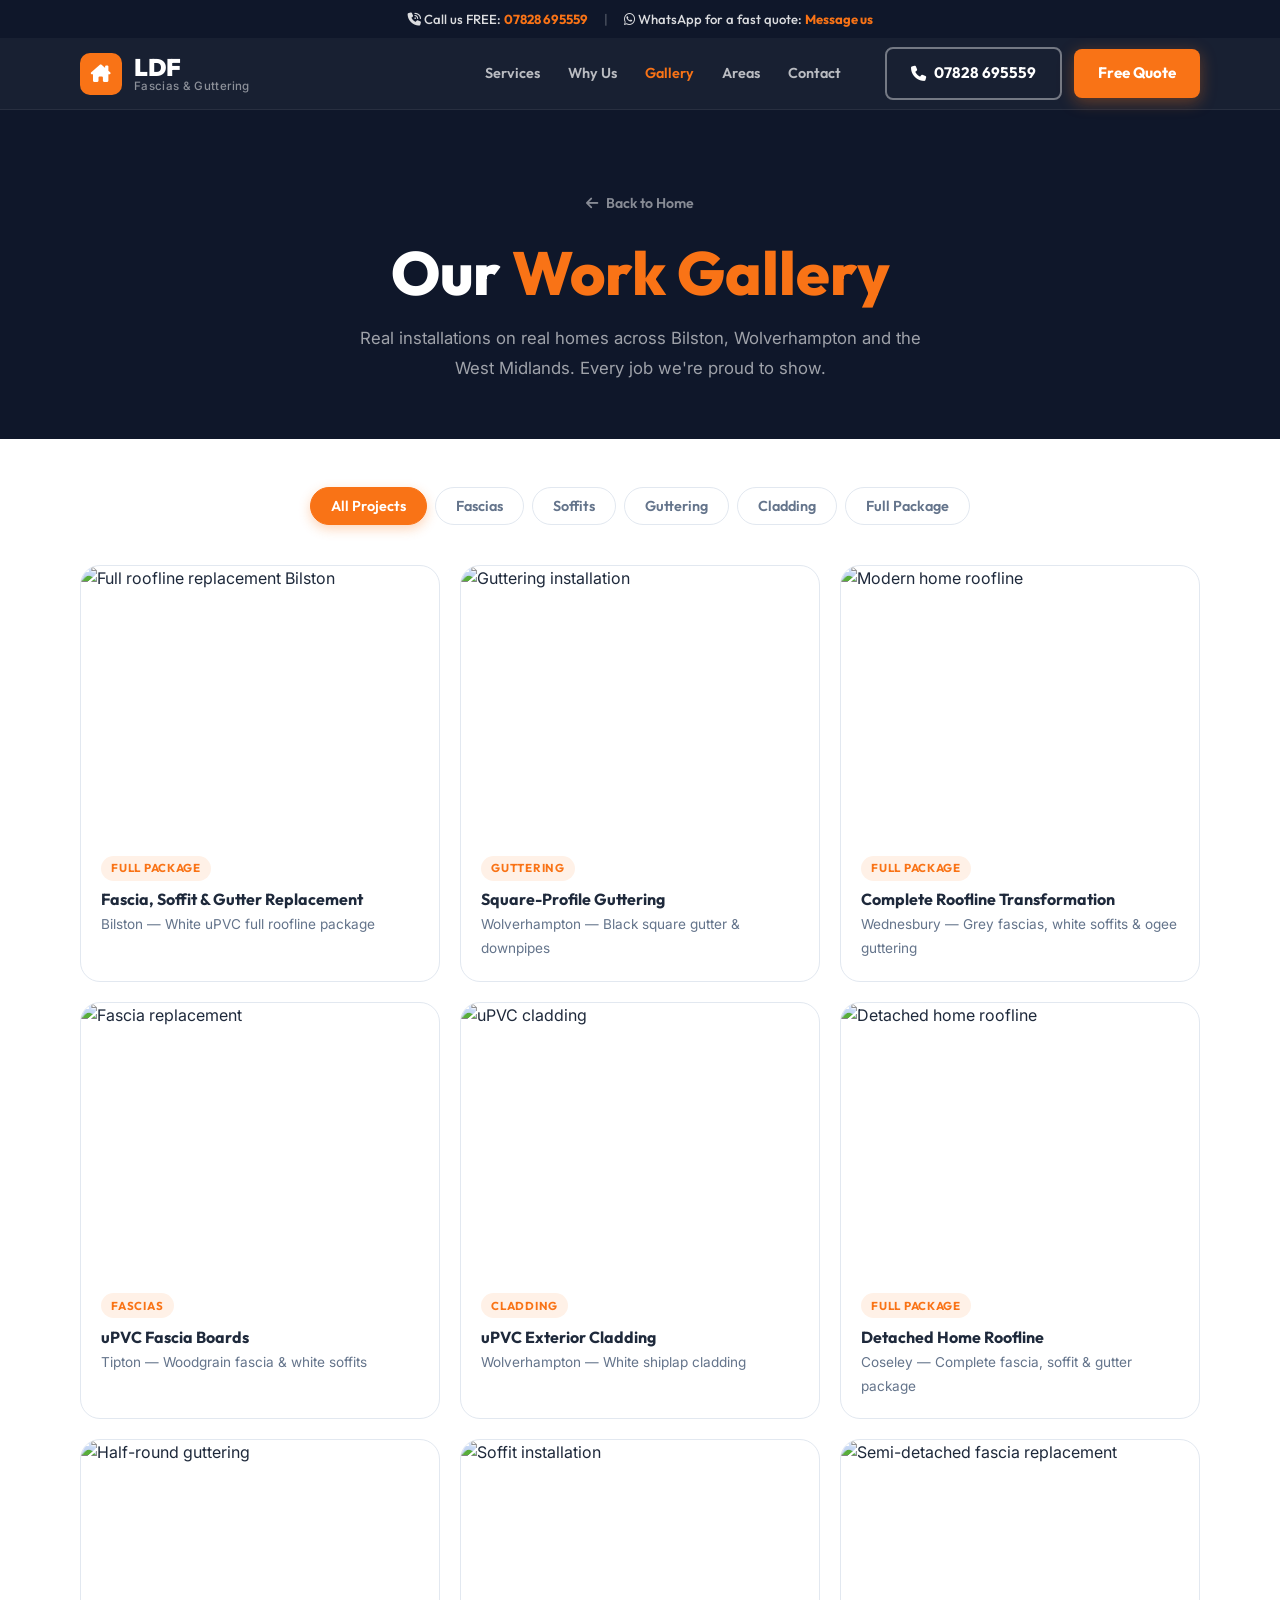
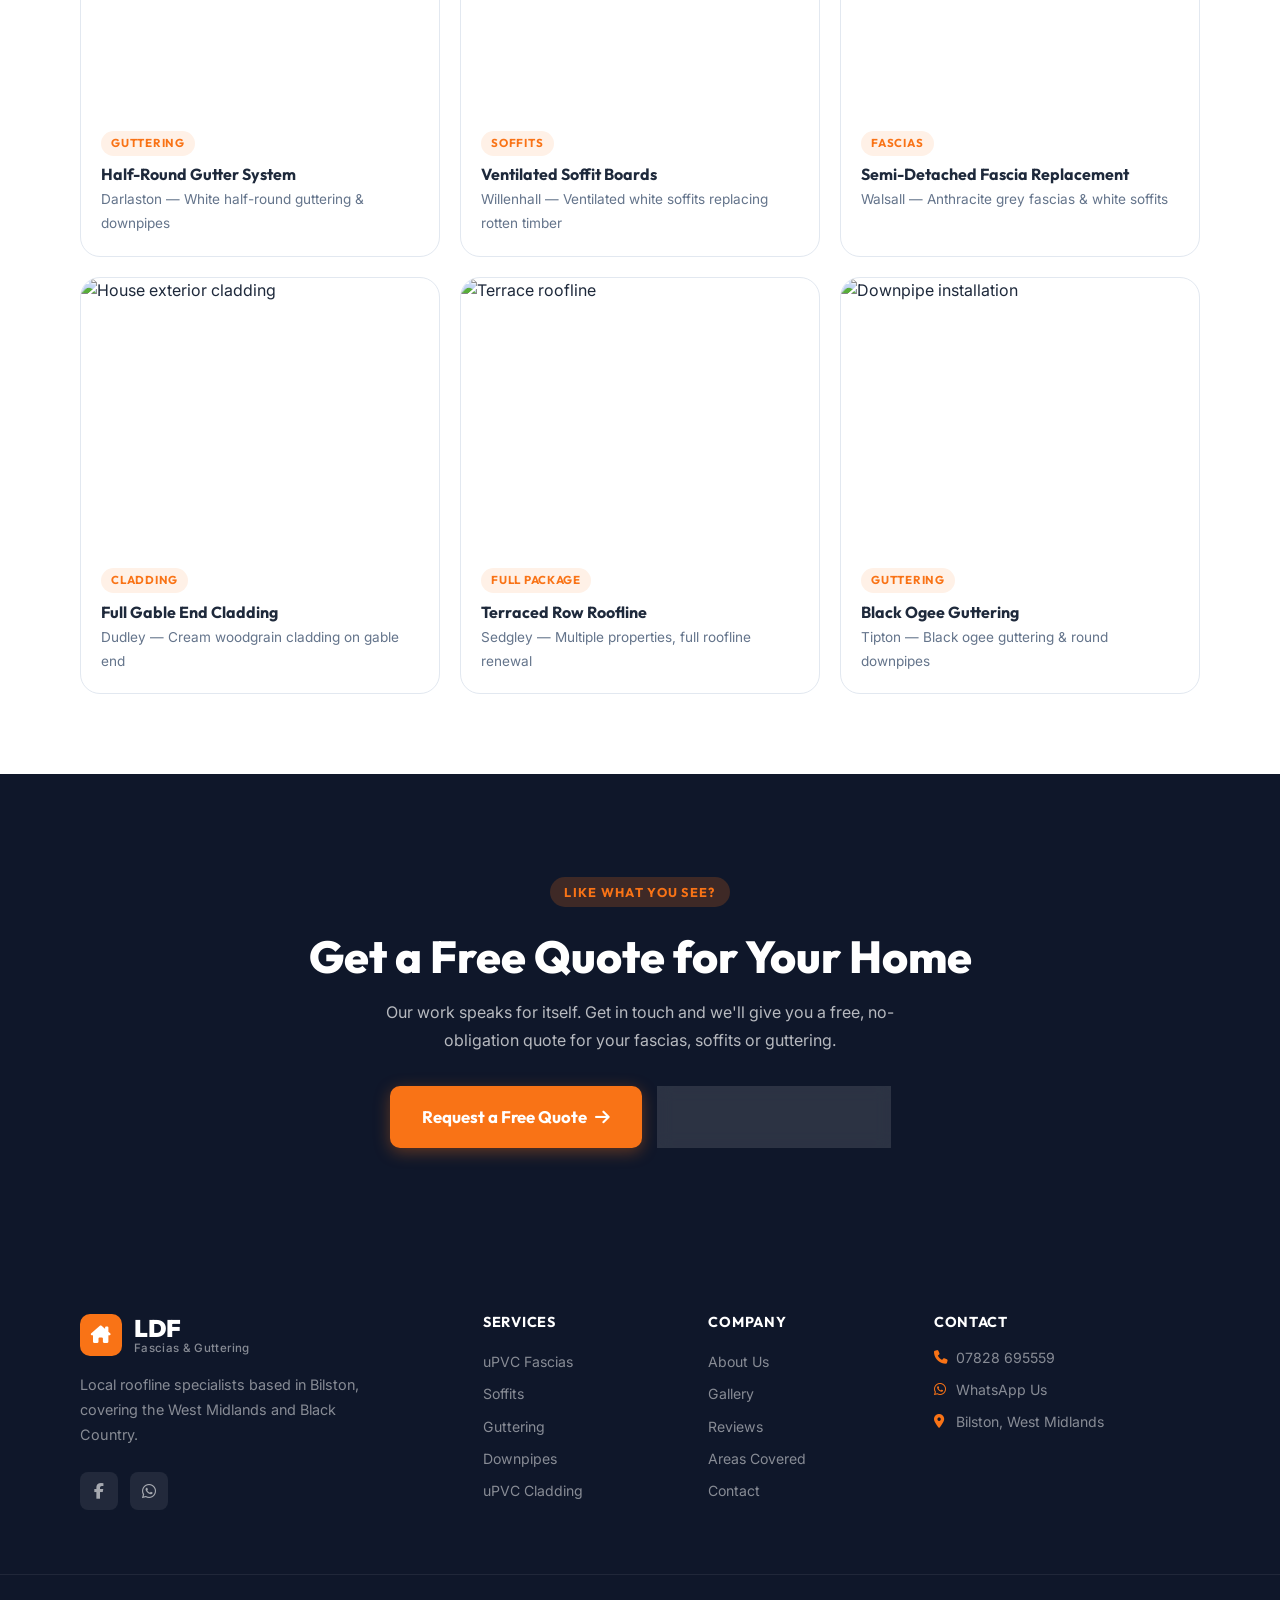
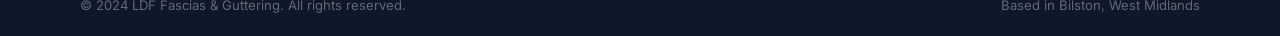
==== commit dff81c0b: "Improve accessibility, naming, manifest and structured data" ====
--- a/gallery.html
+++ b/gallery.html
@@ -1,10 +1,15 @@
 <!DOCTYPE html>
-<html lang="en">
+<html lang="en-GB">
 <head>
   <meta charset="UTF-8">
   <meta name="viewport" content="width=device-width, initial-scale=1.0">
-  <title>Gallery | LDF Fascias & Guttering | Bilston, West Midlands</title>
+  <title>Work Gallery | LDF Fascias & Guttering | Bilston, West Midlands</title>
   <meta name="description" content="View LDF Fascias & Guttering's project gallery — before and after photos of fascia, soffit, guttering and roofline installations across the West Midlands." />
+  <meta name="theme-color" content="#f97316" />
+  <link rel="manifest" href="manifest.json" />
+  <meta property="og:title" content="Work Gallery | LDF Fascias & Guttering" />
+  <meta property="og:description" content="Real installations on real homes across Bilston, Wolverhampton and the West Midlands." />
+  <meta property="og:type" content="website" />
   <link rel="preconnect" href="https://fonts.googleapis.com" />
   <link rel="preconnect" href="https://fonts.gstatic.com" crossorigin />
   <link href="https://fonts.googleapis.com/css2?family=Outfit:wght@300;400;500;600;700;800;900&family=Inter:wght@400;500;600&display=swap" rel="stylesheet" />
--- a/style.css
+++ b/style.css
@@ -873,3 +873,61 @@
 .fade-up-1 { animation-delay: .1s; }
 .fade-up-2 { animation-delay: .2s; }
 .fade-up-3 { animation-delay: .3s; }
+
+/* ── ACCESSIBILITY ── */
+
+/* Skip link */
+.skip-link {
+  position: absolute;
+  top: -100px;
+  left: 1rem;
+  background: var(--orange);
+  color: var(--white);
+  font-family: 'Outfit', sans-serif;
+  font-weight: 700;
+  font-size: .95rem;
+  padding: .75rem 1.5rem;
+  border-radius: 0 0 8px 8px;
+  z-index: 9999;
+  transition: top .2s ease;
+}
+.skip-link:focus { top: 0; }
+
+/* Visible focus rings for keyboard users */
+a:focus-visible,
+button:focus-visible,
+input:focus-visible,
+select:focus-visible,
+textarea:focus-visible {
+  outline: 3px solid var(--orange);
+  outline-offset: 3px;
+  border-radius: 4px;
+}
+
+/* High-contrast text improvements */
+.service-card p,
+.why-point p,
+.process-step p { color: #4a5568; }
+
+/* Larger tap targets on mobile */
+@media (max-width: 768px) {
+  .nav-btn,
+  .btn { min-height: 48px; }
+  .contact-card { min-height: 64px; }
+  .area-pill { padding: .8rem 1.4rem; font-size: .95rem; }
+  .sticky-btn { font-size: 1rem; }
+}
+
+/* Reduced motion */
+@media (prefers-reduced-motion: reduce) {
+  *, *::before, *::after {
+    animation-duration: .01ms !important;
+    transition-duration: .01ms !important;
+  }
+  html { scroll-behavior: auto; }
+}
+
+/* Scrolled header — subtle shadow */
+.site-header.scrolled {
+  box-shadow: 0 4px 24px rgba(0,0,0,.25);
+}
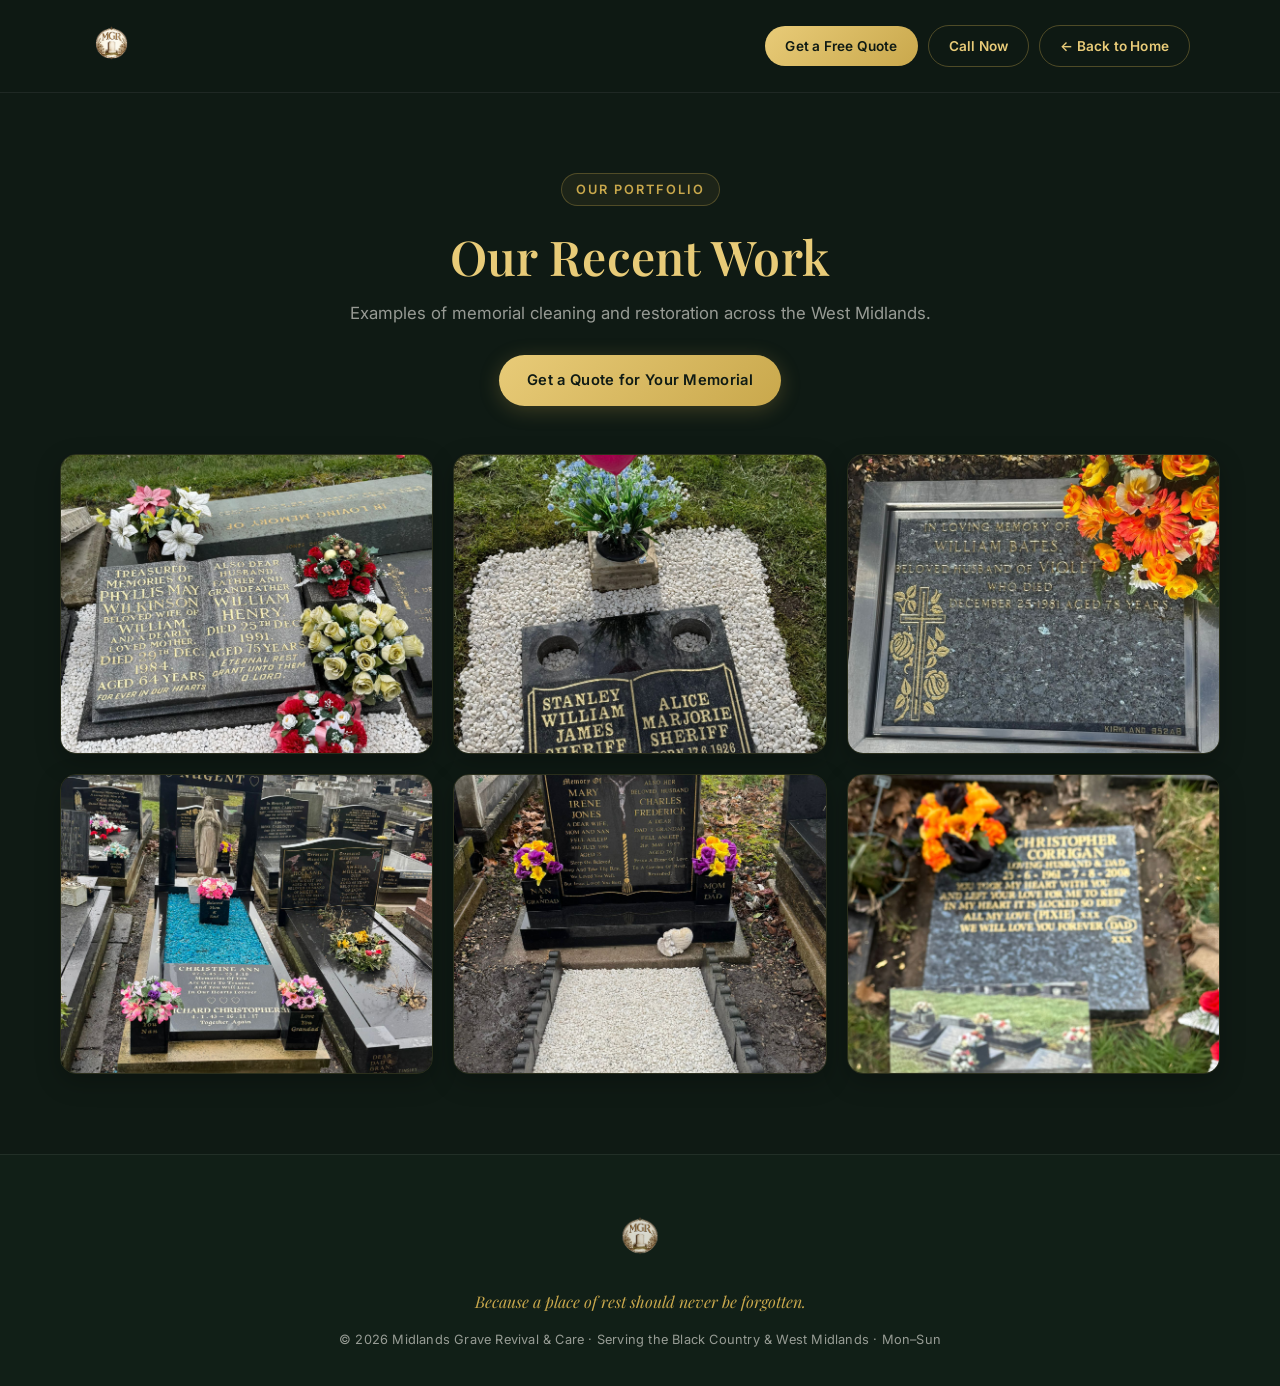
==== commit 39a0b08c: "Revert "Build complete LDF Fascias & Guttering website"" ====
--- a/gallery.html
+++ b/gallery.html
@@ -1,354 +1,55 @@
 <!DOCTYPE html>
-<html lang="en-GB">
+<html lang="en">
 <head>
   <meta charset="UTF-8">
   <meta name="viewport" content="width=device-width, initial-scale=1.0">
-  <title>Work Gallery | LDF Fascias & Guttering | Bilston, West Midlands</title>
-  <meta name="description" content="View LDF Fascias & Guttering's project gallery — before and after photos of fascia, soffit, guttering and roofline installations across the West Midlands." />
-  <meta name="theme-color" content="#f97316" />
-  <link rel="manifest" href="manifest.json" />
-  <meta property="og:title" content="Work Gallery | LDF Fascias & Guttering" />
-  <meta property="og:description" content="Real installations on real homes across Bilston, Wolverhampton and the West Midlands." />
-  <meta property="og:type" content="website" />
-  <link rel="preconnect" href="https://fonts.googleapis.com" />
-  <link rel="preconnect" href="https://fonts.gstatic.com" crossorigin />
-  <link href="https://fonts.googleapis.com/css2?family=Outfit:wght@300;400;500;600;700;800;900&family=Inter:wght@400;500;600&display=swap" rel="stylesheet" />
-  <link rel="stylesheet" href="https://cdnjs.cloudflare.com/ajax/libs/font-awesome/6.5.0/css/all.min.css" />
-  <link rel="stylesheet" href="style.css" />
-  <link rel="stylesheet" href="gallery.css" />
+  <title>Gallery | Midlands Grave Revival & Care</title>
+  <meta name="description" content="View our recent grave and headstone cleaning work across the Black Country & West Midlands.">
+  <link rel="preconnect" href="https://fonts.googleapis.com">
+  <link rel="preconnect" href="https://fonts.gstatic.com" crossorigin>
+  <link href="https://fonts.googleapis.com/css2?family=Playfair+Display:wght@500;600;700&family=Inter:wght@400;500;600;700&display=swap" rel="stylesheet">
+  <link rel="stylesheet" href="style.css">
 </head>
 <body>
 
-  <div class="announce-bar">
-    <span><i class="fa-solid fa-phone-volume"></i> Call us FREE: <a href="tel:07828695559">07828 695559</a></span>
-    <span class="pipe">|</span>
-    <span><i class="fa-brands fa-whatsapp"></i> WhatsApp for a fast quote: <a href="https://wa.me/447828695559">Message us</a></span>
-  </div>
-
-  <header class="site-header" id="header">
+  <header class="site-header">
     <div class="container header-inner">
-      <a href="index.html" class="brand">
-        <div class="brand-logo-wrap">
-          <span class="brand-icon"><i class="fa-solid fa-house-chimney"></i></span>
-          <div class="brand-text">
-            <span class="brand-name">LDF</span>
-            <span class="brand-sub">Fascias &amp; Guttering</span>
-          </div>
-        </div>
+      <a href="index.html" class="brand-link">
+        <img src="assets/mgr-logo.png.PNG" alt="Midlands Grave Revival logo" class="brand-logo">
       </a>
-      <nav class="main-nav">
-        <a href="index.html#services">Services</a>
-        <a href="index.html#why-us">Why Us</a>
-        <a href="gallery.html" class="active">Gallery</a>
-        <a href="index.html#areas">Areas</a>
-        <a href="index.html#contact">Contact</a>
+      <nav class="header-nav">
+        <a href="https://wa.me/447828695559" class="nav-btn nav-btn--gold">Get a Free Quote</a>
+        <a href="tel:07828695559" class="nav-btn nav-btn--outline">Call Now</a>
+        <a href="index.html" class="nav-btn nav-btn--outline">← Back to Home</a>
       </nav>
-      <div class="header-ctas">
-        <a href="tel:07828695559" class="btn btn-outline-white"><i class="fa-solid fa-phone"></i> 07828 695559</a>
-        <a href="index.html#contact" class="btn btn-orange">Free Quote</a>
-      </div>
-      <button class="burger" id="burger" aria-label="Open menu">
-        <span></span><span></span><span></span>
-      </button>
     </div>
   </header>
 
-  <div class="nav-drawer" id="navDrawer">
-    <button class="drawer-close" id="drawerClose" aria-label="Close menu"><i class="fa-solid fa-xmark"></i></button>
-    <nav class="drawer-nav">
-      <a href="index.html#services" class="drawer-link">Services</a>
-      <a href="index.html#why-us" class="drawer-link">Why Us</a>
-      <a href="gallery.html" class="drawer-link">Gallery</a>
-      <a href="index.html#areas" class="drawer-link">Areas</a>
-      <a href="index.html#contact" class="drawer-link">Contact</a>
-    </nav>
-    <div class="drawer-ctas">
-      <a href="tel:07828695559" class="btn btn-orange btn-full"><i class="fa-solid fa-phone"></i> Call 07828 695559</a>
-      <a href="https://wa.me/447828695559" class="btn btn-ghost btn-full" target="_blank" rel="noopener"><i class="fa-brands fa-whatsapp"></i> WhatsApp Us</a>
-    </div>
-  </div>
-  <div class="drawer-overlay" id="drawerOverlay"></div>
-
-  <!-- PAGE HERO -->
-  <section class="page-hero">
+  <section class="gallery-header-section">
     <div class="container">
-      <div class="page-hero-content">
-        <a href="index.html" class="breadcrumb"><i class="fa-solid fa-arrow-left"></i> Back to Home</a>
-        <h1>Our <span class="highlight">Work Gallery</span></h1>
-        <p>Real installations on real homes across Bilston, Wolverhampton and the West Midlands. Every job we're proud to show.</p>
-      </div>
+      <span class="hero-eyebrow">Our Portfolio</span>
+      <h1>Our Recent Work</h1>
+      <p>Examples of memorial cleaning and restoration across the West Midlands.</p>
+      <a href="https://wa.me/447828695559" class="btn btn--gold">Get a Quote for Your Memorial</a>
     </div>
   </section>
 
-  <!-- FILTER TABS -->
-  <section class="gallery-section">
-    <div class="container">
-      <div class="filter-tabs" id="filterTabs">
-        <button class="filter-btn active" data-filter="all">All Projects</button>
-        <button class="filter-btn" data-filter="fascias">Fascias</button>
-        <button class="filter-btn" data-filter="soffits">Soffits</button>
-        <button class="filter-btn" data-filter="guttering">Guttering</button>
-        <button class="filter-btn" data-filter="cladding">Cladding</button>
-        <button class="filter-btn" data-filter="full-package">Full Package</button>
-      </div>
-
-      <div class="gallery-masonry" id="galleryGrid">
-
-        <div class="gallery-card" data-category="full-package">
-          <div class="gallery-card-img">
-            <img src="https://images.unsplash.com/photo-1558618666-fcd25c85cd64?w=800&q=80" alt="Full roofline replacement Bilston" loading="lazy" />
-            <div class="gallery-card-overlay">
-              <button class="gallery-zoom" data-src="https://images.unsplash.com/photo-1558618666-fcd25c85cd64?w=1400&q=90" aria-label="View full size"><i class="fa-solid fa-magnifying-glass-plus"></i></button>
-            </div>
-          </div>
-          <div class="gallery-card-info">
-            <span class="gallery-tag">Full Package</span>
-            <h3>Fascia, Soffit &amp; Gutter Replacement</h3>
-            <p>Bilston — White uPVC full roofline package</p>
-          </div>
-        </div>
-
-        <div class="gallery-card" data-category="guttering">
-          <div class="gallery-card-img">
-            <img src="https://images.unsplash.com/photo-1504307651254-35680f356dfd?w=800&q=80" alt="Guttering installation" loading="lazy" />
-            <div class="gallery-card-overlay">
-              <button class="gallery-zoom" data-src="https://images.unsplash.com/photo-1504307651254-35680f356dfd?w=1400&q=90" aria-label="View full size"><i class="fa-solid fa-magnifying-glass-plus"></i></button>
-            </div>
-          </div>
-          <div class="gallery-card-info">
-            <span class="gallery-tag">Guttering</span>
-            <h3>Square-Profile Guttering</h3>
-            <p>Wolverhampton — Black square gutter &amp; downpipes</p>
-          </div>
-        </div>
-
-        <div class="gallery-card" data-category="full-package">
-          <div class="gallery-card-img">
-            <img src="https://images.unsplash.com/photo-1600585154340-be6161a56a0c?w=800&q=80" alt="Modern home roofline" loading="lazy" />
-            <div class="gallery-card-overlay">
-              <button class="gallery-zoom" data-src="https://images.unsplash.com/photo-1600585154340-be6161a56a0c?w=1400&q=90" aria-label="View full size"><i class="fa-solid fa-magnifying-glass-plus"></i></button>
-            </div>
-          </div>
-          <div class="gallery-card-info">
-            <span class="gallery-tag">Full Package</span>
-            <h3>Complete Roofline Transformation</h3>
-            <p>Wednesbury — Grey fascias, white soffits &amp; ogee guttering</p>
-          </div>
-        </div>
-
-        <div class="gallery-card" data-category="fascias">
-          <div class="gallery-card-img">
-            <img src="https://images.unsplash.com/photo-1570129477492-45c003edd2be?w=800&q=80" alt="Fascia replacement" loading="lazy" />
-            <div class="gallery-card-overlay">
-              <button class="gallery-zoom" data-src="https://images.unsplash.com/photo-1570129477492-45c003edd2be?w=1400&q=90" aria-label="View full size"><i class="fa-solid fa-magnifying-glass-plus"></i></button>
-            </div>
-          </div>
-          <div class="gallery-card-info">
-            <span class="gallery-tag">Fascias</span>
-            <h3>uPVC Fascia Boards</h3>
-            <p>Tipton — Woodgrain fascia &amp; white soffits</p>
-          </div>
-        </div>
-
-        <div class="gallery-card" data-category="cladding">
-          <div class="gallery-card-img">
-            <img src="https://images.unsplash.com/photo-1449844908441-8829872d2607?w=800&q=80" alt="uPVC cladding" loading="lazy" />
-            <div class="gallery-card-overlay">
-              <button class="gallery-zoom" data-src="https://images.unsplash.com/photo-1449844908441-8829872d2607?w=1400&q=90" aria-label="View full size"><i class="fa-solid fa-magnifying-glass-plus"></i></button>
-            </div>
-          </div>
-          <div class="gallery-card-info">
-            <span class="gallery-tag">Cladding</span>
-            <h3>uPVC Exterior Cladding</h3>
-            <p>Wolverhampton — White shiplap cladding</p>
-          </div>
-        </div>
-
-        <div class="gallery-card" data-category="full-package">
-          <div class="gallery-card-img">
-            <img src="https://images.unsplash.com/photo-1523217582562-09d0def993a6?w=800&q=80" alt="Detached home roofline" loading="lazy" />
-            <div class="gallery-card-overlay">
-              <button class="gallery-zoom" data-src="https://images.unsplash.com/photo-1523217582562-09d0def993a6?w=1400&q=90" aria-label="View full size"><i class="fa-solid fa-magnifying-glass-plus"></i></button>
-            </div>
-          </div>
-          <div class="gallery-card-info">
-            <span class="gallery-tag">Full Package</span>
-            <h3>Detached Home Roofline</h3>
-            <p>Coseley — Complete fascia, soffit &amp; gutter package</p>
-          </div>
-        </div>
-
-        <div class="gallery-card" data-category="guttering">
-          <div class="gallery-card-img">
-            <img src="https://images.unsplash.com/photo-1582268611958-ebfd161ef9cf?w=800&q=80" alt="Half-round guttering" loading="lazy" />
-            <div class="gallery-card-overlay">
-              <button class="gallery-zoom" data-src="https://images.unsplash.com/photo-1582268611958-ebfd161ef9cf?w=1400&q=90" aria-label="View full size"><i class="fa-solid fa-magnifying-glass-plus"></i></button>
-            </div>
-          </div>
-          <div class="gallery-card-info">
-            <span class="gallery-tag">Guttering</span>
-            <h3>Half-Round Gutter System</h3>
-            <p>Darlaston — White half-round guttering &amp; downpipes</p>
-          </div>
-        </div>
-
-        <div class="gallery-card" data-category="soffits">
-          <div class="gallery-card-img">
-            <img src="https://images.unsplash.com/photo-1605276374104-dee2a0ed3cd6?w=800&q=80" alt="Soffit installation" loading="lazy" />
-            <div class="gallery-card-overlay">
-              <button class="gallery-zoom" data-src="https://images.unsplash.com/photo-1605276374104-dee2a0ed3cd6?w=1400&q=90" aria-label="View full size"><i class="fa-solid fa-magnifying-glass-plus"></i></button>
-            </div>
-          </div>
-          <div class="gallery-card-info">
-            <span class="gallery-tag">Soffits</span>
-            <h3>Ventilated Soffit Boards</h3>
-            <p>Willenhall — Ventilated white soffits replacing rotten timber</p>
-          </div>
-        </div>
-
-        <div class="gallery-card" data-category="fascias">
-          <div class="gallery-card-img">
-            <img src="https://images.unsplash.com/photo-1564013799919-ab600027ffc6?w=800&q=80" alt="Semi-detached fascia replacement" loading="lazy" />
-            <div class="gallery-card-overlay">
-              <button class="gallery-zoom" data-src="https://images.unsplash.com/photo-1564013799919-ab600027ffc6?w=1400&q=90" aria-label="View full size"><i class="fa-solid fa-magnifying-glass-plus"></i></button>
-            </div>
-          </div>
-          <div class="gallery-card-info">
-            <span class="gallery-tag">Fascias</span>
-            <h3>Semi-Detached Fascia Replacement</h3>
-            <p>Walsall — Anthracite grey fascias &amp; white soffits</p>
-          </div>
-        </div>
-
-        <div class="gallery-card" data-category="cladding">
-          <div class="gallery-card-img">
-            <img src="https://images.unsplash.com/photo-1416331108676-a22ccb276e35?w=800&q=80" alt="House exterior cladding" loading="lazy" />
-            <div class="gallery-card-overlay">
-              <button class="gallery-zoom" data-src="https://images.unsplash.com/photo-1416331108676-a22ccb276e35?w=1400&q=90" aria-label="View full size"><i class="fa-solid fa-magnifying-glass-plus"></i></button>
-            </div>
-          </div>
-          <div class="gallery-card-info">
-            <span class="gallery-tag">Cladding</span>
-            <h3>Full Gable End Cladding</h3>
-            <p>Dudley — Cream woodgrain cladding on gable end</p>
-          </div>
-        </div>
-
-        <div class="gallery-card" data-category="full-package">
-          <div class="gallery-card-img">
-            <img src="https://images.unsplash.com/photo-1486325212027-8081e485255e?w=800&q=80" alt="Terrace roofline" loading="lazy" />
-            <div class="gallery-card-overlay">
-              <button class="gallery-zoom" data-src="https://images.unsplash.com/photo-1486325212027-8081e485255e?w=1400&q=90" aria-label="View full size"><i class="fa-solid fa-magnifying-glass-plus"></i></button>
-            </div>
-          </div>
-          <div class="gallery-card-info">
-            <span class="gallery-tag">Full Package</span>
-            <h3>Terraced Row Roofline</h3>
-            <p>Sedgley — Multiple properties, full roofline renewal</p>
-          </div>
-        </div>
-
-        <div class="gallery-card" data-category="guttering">
-          <div class="gallery-card-img">
-            <img src="https://images.unsplash.com/photo-1507003211169-0a1dd7228f2d?w=800&q=80" alt="Downpipe installation" loading="lazy" />
-            <div class="gallery-card-overlay">
-              <button class="gallery-zoom" data-src="https://images.unsplash.com/photo-1507003211169-0a1dd7228f2d?w=1400&q=90" aria-label="View full size"><i class="fa-solid fa-magnifying-glass-plus"></i></button>
-            </div>
-          </div>
-          <div class="gallery-card-info">
-            <span class="gallery-tag">Guttering</span>
-            <h3>Black Ogee Guttering</h3>
-            <p>Tipton — Black ogee guttering &amp; round downpipes</p>
-          </div>
-        </div>
-
-      </div>
-
-      <div class="no-results" id="noResults" style="display:none">
-        <i class="fa-solid fa-images"></i>
-        <p>No projects found in this category.</p>
-      </div>
-    </div>
+  <section class="gallery-grid">
+    <img src="assets/after2.jpeg" alt="Grave cleaning result">
+    <img src="assets/after3.jpeg" alt="Grave cleaning result">
+    <img src="assets/after4.jpeg" alt="Grave cleaning result">
+    <img src="assets/after5.jpeg" alt="Grave cleaning result">
+    <img src="assets/after6.jpeg" alt="Grave cleaning result">
+    <img src="assets/after7.jpeg" alt="Grave cleaning result">
   </section>
-
-  <!-- CTA -->
-  <section class="gallery-cta-section section section-dark">
-    <div class="container" style="text-align:center">
-      <span class="section-tag">Like What You See?</span>
-      <h2 style="color:white;margin-block:.75rem 1rem">Get a Free Quote for Your Home</h2>
-      <p style="margin-bottom:2rem;max-width:520px;margin-inline:auto">Our work speaks for itself. Get in touch and we'll give you a free, no-obligation quote for your fascias, soffits or guttering.</p>
-      <div style="display:flex;gap:1rem;justify-content:center;flex-wrap:wrap">
-        <a href="index.html#contact" class="btn btn-orange btn-lg">Request a Free Quote <i class="fa-solid fa-arrow-right"></i></a>
-        <a href="tel:07828695559" class="btn btn-ghost btn-lg"><i class="fa-solid fa-phone"></i> Call 07828 695559</a>
-      </div>
-    </div>
-  </section>
-
-  <!-- LIGHTBOX -->
-  <div class="lightbox" id="lightbox" role="dialog" aria-label="Image lightbox">
-    <button class="lightbox-close" id="lightboxClose" aria-label="Close lightbox"><i class="fa-solid fa-xmark"></i></button>
-    <button class="lightbox-prev" id="lightboxPrev" aria-label="Previous image"><i class="fa-solid fa-chevron-left"></i></button>
-    <div class="lightbox-inner">
-      <img src="" alt="Gallery image" id="lightboxImg" />
-    </div>
-    <button class="lightbox-next" id="lightboxNext" aria-label="Next image"><i class="fa-solid fa-chevron-right"></i></button>
-  </div>
 
   <footer class="site-footer">
     <div class="container footer-inner">
-      <div class="footer-brand">
-        <div class="brand-logo-wrap">
-          <span class="brand-icon"><i class="fa-solid fa-house-chimney"></i></span>
-          <div class="brand-text">
-            <span class="brand-name">LDF</span>
-            <span class="brand-sub">Fascias &amp; Guttering</span>
-          </div>
-        </div>
-        <p>Local roofline specialists based in Bilston, covering the West Midlands and Black Country.</p>
-        <div class="footer-social">
-          <a href="https://www.facebook.com/p/LDF-Fascias-Guttering-100091321956906/" target="_blank" rel="noopener" aria-label="Facebook"><i class="fa-brands fa-facebook-f"></i></a>
-          <a href="https://wa.me/447828695559" target="_blank" rel="noopener" aria-label="WhatsApp"><i class="fa-brands fa-whatsapp"></i></a>
-        </div>
-      </div>
-      <div class="footer-links">
-        <h4>Services</h4>
-        <a href="index.html#services">uPVC Fascias</a>
-        <a href="index.html#services">Soffits</a>
-        <a href="index.html#services">Guttering</a>
-        <a href="index.html#services">Downpipes</a>
-        <a href="index.html#services">uPVC Cladding</a>
-      </div>
-      <div class="footer-links">
-        <h4>Company</h4>
-        <a href="index.html#why-us">About Us</a>
-        <a href="gallery.html">Gallery</a>
-        <a href="index.html#reviews">Reviews</a>
-        <a href="index.html#areas">Areas Covered</a>
-        <a href="index.html#contact">Contact</a>
-      </div>
-      <div class="footer-contact">
-        <h4>Contact</h4>
-        <a href="tel:07828695559"><i class="fa-solid fa-phone"></i> 07828 695559</a>
-        <a href="https://wa.me/447828695559" target="_blank" rel="noopener"><i class="fa-brands fa-whatsapp"></i> WhatsApp Us</a>
-        <span><i class="fa-solid fa-location-dot"></i> Bilston, West Midlands</span>
-      </div>
-    </div>
-    <div class="footer-bottom">
-      <div class="container footer-bottom-inner">
-        <span>&copy; 2024 LDF Fascias &amp; Guttering. All rights reserved.</span>
-        <span>Based in Bilston, West Midlands</span>
-      </div>
+      <img src="assets/mgr-logo.png.PNG" alt="Midlands Grave Revival logo" class="footer-logo">
+      <p class="footer-tagline">Because a place of rest should never be forgotten.</p>
+      <p class="footer-small">&copy; 2026 Midlands Grave Revival &amp; Care · Serving the Black Country &amp; West Midlands · Mon–Sun</p>
     </div>
   </footer>
 
-  <div class="sticky-cta">
-    <a href="tel:07828695559" class="sticky-btn sticky-btn--call"><i class="fa-solid fa-phone"></i> Call Now</a>
-    <a href="https://wa.me/447828695559" class="sticky-btn sticky-btn--whatsapp" target="_blank" rel="noopener"><i class="fa-brands fa-whatsapp"></i> WhatsApp</a>
-  </div>
-
-  <button class="back-to-top" id="backToTop" aria-label="Back to top"><i class="fa-solid fa-chevron-up"></i></button>
-
-  <script src="main.js"></script>
-  <script src="gallery.js"></script>
 </body>
 </html>
--- a/style.css
+++ b/style.css
@@ -1,933 +1,535 @@
 /* ── TOKENS ── */
 :root {
-  --orange:      #f97316;
-  --orange-dark: #ea6c0a;
-  --navy:        #0f172a;
-  --navy-mid:    #1e293b;
-  --navy-light:  #334155;
-  --slate:       #64748b;
-  --light-bg:    #f8fafc;
-  --white:       #ffffff;
-  --text:        #1e293b;
-  --text-light:  #64748b;
-  --border:      #e2e8f0;
-  --radius:      12px;
-  --radius-lg:   20px;
-  --shadow:      0 4px 24px rgba(0,0,0,.10);
-  --shadow-lg:   0 12px 48px rgba(0,0,0,.18);
-  --transition:  0.25s ease;
-  --header-h:    72px;
-  --announce-h:  38px;
+  --bg:           #0f1a14;
+  --bg-alt:       #111f17;
+  --panel:        #162018;
+  --border:       rgba(255,255,255,.07);
+  --gold:         #c9a84c;
+  --gold-light:   #e8cb78;
+  --gold-soft:    rgba(201,168,76,.12);
+  --text:         #f2f0ea;
+  --muted:        rgba(242,240,234,.6);
+  --radius-sm:    10px;
+  --radius-md:    16px;
+  --radius-lg:    24px;
 }
 
 /* ── RESET ── */
 *, *::before, *::after { box-sizing: border-box; margin: 0; padding: 0; }
-html { scroll-behavior: smooth; font-size: 16px; }
+html { scroll-behavior: smooth; }
+
 body {
-  font-family: 'Inter', sans-serif;
-  color: var(--text);
-  background: var(--white);
-  line-height: 1.6;
+  font-family: 'Inter', -apple-system, BlinkMacSystemFont, 'Segoe UI', sans-serif;
+  background: var(--bg);
+  color: var(--text);
+  line-height: 1.65;
   -webkit-font-smoothing: antialiased;
-  overflow-x: hidden;
-}
-img { max-width: 100%; display: block; }
-a { text-decoration: none; color: inherit; }
-ul { list-style: none; }
-button { cursor: pointer; border: none; background: none; font-family: inherit; }
-
-/* ── TYPOGRAPHY ── */
-h1,h2,h3,h4,h5 { font-family: 'Outfit', sans-serif; line-height: 1.15; font-weight: 800; }
-h1 { font-size: clamp(2.2rem, 5vw, 3.8rem); }
-h2 { font-size: clamp(1.8rem, 3.5vw, 2.8rem); }
-h3 { font-size: 1.3rem; font-weight: 700; }
-h4 { font-size: 1rem; font-weight: 700; }
-p  { color: var(--text-light); line-height: 1.75; }
-
-.highlight { color: var(--orange); }
-
-/* ── LAYOUT ── */
+  text-rendering: optimizeLegibility;
+}
+
+h1, h2, h3 {
+  font-family: 'Playfair Display', serif;
+  font-weight: 600;
+  line-height: 1.2;
+  letter-spacing: .3px;
+  color: var(--gold-light);
+}
+
+p { color: var(--muted); }
+
+a { text-decoration: none; }
+
 .container {
-  max-width: 1200px;
-  margin-inline: auto;
-  padding-inline: clamp(1rem, 4vw, 2.5rem);
-}
-.section { padding-block: clamp(4rem, 8vw, 7rem); }
-.section-dark { background: var(--navy); color: var(--white); }
-.section-dark p { color: rgba(255,255,255,.7); }
-.section-light { background: var(--light-bg); }
-
-/* ── SECTION HEADERS ── */
-.section-header { text-align: center; max-width: 680px; margin-inline: auto; margin-bottom: 3.5rem; }
-.section-header p { margin-top: .75rem; font-size: 1.05rem; }
-.section-header.light h2 { color: var(--white); }
-.section-header.light p  { color: rgba(255,255,255,.7); }
-.section-tag {
-  display: inline-block;
-  background: rgba(249,115,22,.12);
-  color: var(--orange);
-  font-family: 'Outfit', sans-serif;
-  font-weight: 700;
-  font-size: .8rem;
-  letter-spacing: .1em;
-  text-transform: uppercase;
-  padding: .3rem .9rem;
-  border-radius: 100px;
-  margin-bottom: .75rem;
-}
-.section-dark .section-tag { background: rgba(249,115,22,.2); }
+  width: min(1100px, calc(100% - 40px));
+  margin: 0 auto;
+}
 
 /* ── BUTTONS ── */
 .btn {
-  display: inline-flex;
-  align-items: center;
-  gap: .5rem;
-  padding: .75rem 1.5rem;
-  border-radius: 8px;
-  font-family: 'Outfit', sans-serif;
-  font-weight: 700;
-  font-size: .95rem;
-  transition: all var(--transition);
+  display: inline-block;
+  padding: 13px 28px;
+  border-radius: 999px;
+  font-family: 'Inter', sans-serif;
+  font-size: .92rem;
+  font-weight: 600;
+  letter-spacing: .3px;
+  transition: transform .2s ease, box-shadow .2s ease, filter .2s ease;
+  cursor: pointer;
   white-space: nowrap;
-  cursor: pointer;
-}
-.btn-orange {
-  background: var(--orange);
-  color: var(--white);
-  box-shadow: 0 4px 16px rgba(249,115,22,.35);
-}
-.btn-orange:hover {
-  background: var(--orange-dark);
+}
+
+.btn--gold {
+  background: linear-gradient(135deg, var(--gold-light), var(--gold));
+  color: #0f1a14;
+  box-shadow: 0 4px 20px rgba(201,168,76,.25);
+}
+.btn--gold:hover {
   transform: translateY(-2px);
-  box-shadow: 0 8px 24px rgba(249,115,22,.5);
-}
-.btn-outline-white {
-  background: transparent;
-  color: var(--white);
-  border: 2px solid rgba(255,255,255,.4);
-}
-.btn-outline-white:hover { border-color: var(--white); background: rgba(255,255,255,.1); }
-.btn-ghost {
-  background: rgba(255,255,255,.12);
-  color: var(--white);
-  border: 2px solid rgba(255,255,255,.3);
-  backdrop-filter: blur(8px);
-}
-.btn-ghost:hover { background: rgba(255,255,255,.22); border-color: rgba(255,255,255,.6); }
-.btn-lg { padding: .95rem 2rem; font-size: 1.05rem; border-radius: 10px; }
-.btn-full { width: 100%; justify-content: center; }
-
-/* ── ANNOUNCE BAR ── */
-.announce-bar {
-  background: var(--navy);
-  color: rgba(255,255,255,.85);
-  font-size: .82rem;
-  font-family: 'Outfit', sans-serif;
-  font-weight: 500;
-  display: flex;
-  align-items: center;
-  justify-content: center;
-  gap: 1rem;
-  padding: .55rem 1rem;
-  flex-wrap: wrap;
-  height: var(--announce-h);
-}
-.announce-bar a { color: var(--orange); font-weight: 700; }
-.announce-bar a:hover { text-decoration: underline; }
-.announce-bar .pipe { opacity: .3; }
-.announce-bar .fa-star { color: #fbbf24; font-size: .75rem; }
+  box-shadow: 0 8px 28px rgba(201,168,76,.35);
+  filter: brightness(1.06);
+}
+
+.btn--ghost {
+  color: var(--gold-light);
+  border: 1.5px solid rgba(201,168,76,.4);
+  background: rgba(201,168,76,.05);
+}
+.btn--ghost:hover {
+  background: rgba(201,168,76,.1);
+  transform: translateY(-2px);
+}
 
 /* ── HEADER ── */
 .site-header {
   position: sticky;
   top: 0;
-  z-index: 900;
-  background: rgba(15,23,42,.96);
-  backdrop-filter: blur(20px);
-  border-bottom: 1px solid rgba(255,255,255,.07);
-  height: var(--header-h);
-}
+  z-index: 100;
+  background: rgba(15,26,20,.92);
+  backdrop-filter: blur(16px);
+  -webkit-backdrop-filter: blur(16px);
+  border-bottom: 1px solid var(--border);
+}
+
 .header-inner {
   display: flex;
   align-items: center;
-  gap: 2rem;
-  height: 100%;
-}
-
-/* BRAND */
-.brand { display: flex; align-items: center; }
-.brand-logo-wrap { display: flex; align-items: center; gap: .75rem; }
-.brand-icon {
-  width: 42px; height: 42px;
-  background: var(--orange);
-  border-radius: 10px;
-  display: flex; align-items: center; justify-content: center;
-  color: var(--white);
-  font-size: 1.1rem;
-  flex-shrink: 0;
-}
-.brand-text { display: flex; flex-direction: column; line-height: 1.1; }
-.brand-name {
-  font-family: 'Outfit', sans-serif;
-  font-size: 1.5rem;
-  font-weight: 900;
-  color: var(--white);
-  letter-spacing: -.01em;
-}
-.brand-sub {
-  font-size: .72rem;
-  color: rgba(255,255,255,.5);
-  font-weight: 500;
-  letter-spacing: .03em;
-}
-
-/* NAV */
-.main-nav { display: flex; align-items: center; gap: .25rem; margin-left: auto; }
-.main-nav a {
-  color: rgba(255,255,255,.7);
-  font-family: 'Outfit', sans-serif;
-  font-weight: 600;
-  font-size: .9rem;
-  padding: .45rem .75rem;
-  border-radius: 6px;
-  transition: all var(--transition);
-}
-.main-nav a:hover { color: var(--white); background: rgba(255,255,255,.08); }
-.header-ctas { display: flex; align-items: center; gap: .75rem; flex-shrink: 0; }
-
-/* BURGER */
-.burger { display: none; flex-direction: column; gap: 5px; padding: .5rem; }
-.burger span {
-  display: block; width: 24px; height: 2px;
-  background: var(--white); border-radius: 2px;
-  transition: all var(--transition);
-}
-.burger.open span:nth-child(1) { transform: translateY(7px) rotate(45deg); }
-.burger.open span:nth-child(2) { opacity: 0; }
-.burger.open span:nth-child(3) { transform: translateY(-7px) rotate(-45deg); }
-
-/* ── DRAWER ── */
-.nav-drawer {
-  position: fixed; top: 0; right: -100%;
-  width: min(340px, 90vw);
-  height: 100dvh;
-  background: var(--navy);
-  z-index: 1100;
-  display: flex; flex-direction: column;
-  padding: 2rem;
-  transition: right .35s cubic-bezier(.4,0,.2,1);
-  box-shadow: -8px 0 40px rgba(0,0,0,.5);
-}
-.nav-drawer.open { right: 0; }
-.drawer-close {
-  align-self: flex-end;
-  color: rgba(255,255,255,.6);
-  font-size: 1.4rem;
-  padding: .4rem;
-  margin-bottom: 1.5rem;
-  transition: color var(--transition);
-}
-.drawer-close:hover { color: var(--white); }
-.drawer-nav { display: flex; flex-direction: column; gap: .25rem; flex: 1; }
-.drawer-link {
-  color: rgba(255,255,255,.8);
-  font-family: 'Outfit', sans-serif;
-  font-weight: 600;
-  font-size: 1.2rem;
-  padding: .85rem 1rem;
-  border-radius: 8px;
-  transition: all var(--transition);
-}
-.drawer-link:hover { color: var(--white); background: rgba(255,255,255,.08); }
-.drawer-ctas { display: flex; flex-direction: column; gap: .75rem; margin-top: 2rem; }
-.drawer-overlay {
-  display: none;
-  position: fixed; inset: 0;
-  background: rgba(0,0,0,.6);
-  z-index: 1050;
-  backdrop-filter: blur(2px);
-}
-.drawer-overlay.open { display: block; }
+  justify-content: space-between;
+  padding: 14px 0;
+  gap: 16px;
+}
+
+.brand-link { display: flex; align-items: center; }
+
+.brand-logo {
+  height: 64px;
+  width: auto;
+  object-fit: contain;
+}
+
+.header-nav {
+  display: flex;
+  align-items: center;
+  gap: 10px;
+  flex-wrap: wrap;
+}
+
+.nav-btn {
+  display: inline-block;
+  padding: 9px 20px;
+  border-radius: 999px;
+  font-size: .85rem;
+  font-weight: 600;
+  letter-spacing: .2px;
+  transition: all .2s ease;
+  white-space: nowrap;
+}
+
+.nav-btn--gold {
+  background: linear-gradient(135deg, var(--gold-light), var(--gold));
+  color: #0f1a14;
+}
+.nav-btn--gold:hover { filter: brightness(1.08); transform: translateY(-1px); }
+
+.nav-btn--outline {
+  color: var(--gold-light);
+  border: 1.5px solid rgba(201,168,76,.35);
+  background: transparent;
+}
+.nav-btn--outline:hover { background: rgba(201,168,76,.08); }
 
 /* ── HERO ── */
 .hero {
   position: relative;
-  min-height: 90vh;
-  display: flex;
-  align-items: center;
-}
-.hero-bg { position: absolute; inset: 0; overflow: hidden; }
-.hero-img { width: 100%; height: 100%; object-fit: cover; object-position: center; }
+  min-height: 560px;
+  display: flex;
+  align-items: center;
+  background:
+    url("https://www.dropbox.com/scl/fi/tnfgrare1ub5ucsfy6676/Photo-06-01-2026-15-43-10.png?rlkey=ayu4b2r59ulzyxxrw15z8art6&raw=1")
+    center / cover no-repeat;
+}
+
 .hero-overlay {
-  position: absolute; inset: 0;
-  background: linear-gradient(135deg,
-    rgba(10,15,30,.88) 0%,
-    rgba(10,15,30,.65) 60%,
-    rgba(10,15,30,.45) 100%);
-}
+  position: absolute;
+  inset: 0;
+  background: linear-gradient(160deg, rgba(10,20,14,.78) 40%, rgba(10,20,14,.9));
+}
+
 .hero-content {
   position: relative;
-  z-index: 2;
-  padding-block: 6rem 5rem;
-  max-width: 750px;
-}
-.hero-badge {
-  display: inline-flex;
-  align-items: center;
-  gap: .5rem;
-  background: rgba(249,115,22,.18);
-  border: 1px solid rgba(249,115,22,.35);
-  color: #fdba74;
-  font-family: 'Outfit', sans-serif;
-  font-weight: 600;
+  z-index: 1;
+  padding: 100px 0 90px;
+  max-width: 680px;
+}
+
+.hero-eyebrow {
+  display: inline-block;
+  font-size: .8rem;
+  font-weight: 600;
+  letter-spacing: 2px;
+  text-transform: uppercase;
+  color: var(--gold);
+  border: 1px solid rgba(201,168,76,.3);
+  background: rgba(201,168,76,.08);
+  padding: 5px 14px;
+  border-radius: 999px;
+  margin-bottom: 22px;
+}
+
+.hero-title {
+  font-size: clamp(2rem, 5vw, 3rem);
+  color: var(--text);
+  margin-bottom: 18px;
+  text-shadow: 0 2px 12px rgba(0,0,0,.5);
+}
+
+.hero-lead {
+  font-size: 1.1rem;
+  color: rgba(242,240,234,.75);
+  max-width: 520px;
+  margin-bottom: 36px;
+}
+
+.hero-actions {
+  display: flex;
+  gap: 14px;
+  flex-wrap: wrap;
+}
+
+/* ── TRUST BAR ── */
+.trust-bar {
+  background: var(--panel);
+  border-bottom: 1px solid var(--border);
+}
+
+.trust-inner {
+  display: flex;
+  align-items: center;
+  justify-content: center;
+  flex-wrap: wrap;
+  gap: 0;
+  padding: 18px 0;
+}
+
+.trust-item {
+  display: flex;
+  align-items: center;
+  gap: 8px;
   font-size: .85rem;
-  padding: .4rem 1rem;
-  border-radius: 100px;
-  margin-bottom: 1.5rem;
-  backdrop-filter: blur(6px);
-}
-.hero h1 { color: var(--white); margin-bottom: 1.25rem; }
-.hero-sub { color: rgba(255,255,255,.75); font-size: 1.15rem; max-width: 560px; margin-bottom: 2.25rem; }
-.hero-btns { display: flex; gap: 1rem; flex-wrap: wrap; margin-bottom: 3rem; }
-.hero-stats {
-  display: flex;
-  align-items: center;
-  gap: 1.5rem;
+  font-weight: 500;
+  color: var(--muted);
+  padding: 6px 24px;
+}
+.trust-item svg { color: var(--gold); flex-shrink: 0; }
+
+.trust-divider {
+  width: 1px;
+  height: 20px;
+  background: var(--border);
+}
+
+/* ── SECTIONS ── */
+.section {
+  padding: 80px 0;
+}
+
+.section--alt {
+  background: var(--bg-alt);
+  border-top: 1px solid var(--border);
+  border-bottom: 1px solid var(--border);
+}
+
+.section-header {
+  text-align: center;
+  margin-bottom: 52px;
+}
+.section-header h2 { font-size: clamp(1.6rem, 3vw, 2.2rem); margin-bottom: 10px; }
+.section-header p { font-size: 1rem; color: var(--muted); }
+
+/* ── CARDS ── */
+.cards-grid {
+  display: grid;
+  gap: 20px;
+  grid-template-columns: repeat(auto-fit, minmax(260px, 1fr));
+}
+
+.card {
+  background: var(--panel);
+  border: 1px solid var(--border);
+  border-radius: var(--radius-md);
+  padding: 32px 28px;
+  transition: transform .25s ease, box-shadow .25s ease, border-color .25s ease;
+}
+.card:hover {
+  transform: translateY(-4px);
+  box-shadow: 0 16px 40px rgba(0,0,0,.25);
+  border-color: rgba(201,168,76,.25);
+}
+
+.card-icon {
+  width: 52px;
+  height: 52px;
+  border-radius: var(--radius-sm);
+  background: var(--gold-soft);
+  display: flex;
+  align-items: center;
+  justify-content: center;
+  margin-bottom: 20px;
+  color: var(--gold);
+}
+
+.card h3 {
+  font-size: 1.1rem;
+  margin-bottom: 10px;
+  color: var(--text);
+}
+.card p { font-size: .95rem; }
+
+/* ── SERVICES ── */
+.services-layout {
+  display: grid;
+  gap: 60px;
+  grid-template-columns: 1fr 1fr;
+  align-items: center;
+}
+
+.services-text h2 { font-size: clamp(1.6rem, 3vw, 2.2rem); margin-bottom: 12px; }
+.services-text p { font-size: 1rem; }
+
+.services-list {
+  list-style: none;
+  display: flex;
+  flex-direction: column;
+  gap: 16px;
+}
+
+.services-list li {
+  display: flex;
+  align-items: center;
+  gap: 14px;
+  font-size: 1rem;
+  font-weight: 500;
+  color: var(--text);
+  background: var(--panel);
+  border: 1px solid var(--border);
+  border-radius: var(--radius-sm);
+  padding: 16px 20px;
+  transition: border-color .2s ease;
+}
+.services-list li:hover { border-color: rgba(201,168,76,.3); }
+.services-list li svg { color: var(--gold); flex-shrink: 0; }
+
+/* ── GALLERY CTA ── */
+.gallery-cta { background: var(--bg); }
+.gallery-cta-inner {
+  display: flex;
+  align-items: center;
+  justify-content: space-between;
+  gap: 32px;
+  background: var(--panel);
+  border: 1px solid rgba(201,168,76,.2);
+  border-radius: var(--radius-lg);
+  padding: 48px 56px;
   flex-wrap: wrap;
-  padding: 1.25rem 1.5rem;
-  background: rgba(255,255,255,.06);
-  border: 1px solid rgba(255,255,255,.1);
-  border-radius: var(--radius);
-  backdrop-filter: blur(10px);
-  width: fit-content;
-}
-.stat { text-align: center; }
-.stat strong { display: block; font-family: 'Outfit', sans-serif; font-size: 1.6rem; font-weight: 800; color: var(--orange); line-height: 1; }
-.stat span { color: rgba(255,255,255,.6); font-size: .8rem; margin-top: .2rem; display: block; }
-.stat-divider { width: 1px; height: 36px; background: rgba(255,255,255,.15); }
-.hero-scroll {
-  position: absolute; bottom: 2rem; left: 50%;
-  transform: translateX(-50%);
-  color: rgba(255,255,255,.4);
-  font-size: 1.2rem;
-  animation: bounce 2s infinite;
-  z-index: 2;
-}
-@keyframes bounce { 0%,100%{transform:translateX(-50%) translateY(0)} 50%{transform:translateX(-50%) translateY(8px)} }
-
-/* ── TRUST STRIP ── */
-.trust-strip {
-  background: var(--orange);
-  padding: 1.1rem 0;
-}
-.trust-inner {
+}
+.gallery-cta-inner h2 { font-size: clamp(1.4rem, 2.5vw, 1.9rem); margin-bottom: 8px; }
+.gallery-cta-inner p { font-size: 1rem; }
+
+/* ── CONTACT ── */
+.contact-grid {
+  display: grid;
+  gap: 16px;
+  grid-template-columns: repeat(auto-fit, minmax(260px, 1fr));
+}
+
+.contact-card {
+  display: flex;
+  align-items: center;
+  gap: 18px;
+  background: var(--panel);
+  border: 1px solid var(--border);
+  border-radius: var(--radius-md);
+  padding: 24px 28px;
+  color: var(--text);
+  transition: border-color .2s ease, transform .2s ease;
+}
+.contact-card:hover {
+  border-color: rgba(201,168,76,.3);
+  transform: translateY(-3px);
+}
+.contact-card--whatsapp { border-color: rgba(37,211,102,.15); }
+.contact-card--whatsapp:hover { border-color: rgba(37,211,102,.35); }
+.contact-card--whatsapp .contact-card-icon { background: rgba(37,211,102,.1); color: #25d366; }
+
+.contact-card-icon {
+  width: 52px;
+  height: 52px;
+  border-radius: var(--radius-sm);
+  background: var(--gold-soft);
   display: flex;
   align-items: center;
   justify-content: center;
-  gap: 2.5rem;
-  flex-wrap: wrap;
-}
-.trust-item {
-  display: flex;
-  align-items: center;
-  gap: .6rem;
-  color: var(--white);
-  font-family: 'Outfit', sans-serif;
-  font-weight: 700;
-  font-size: .9rem;
-}
-.trust-item i { font-size: 1.1rem; opacity: .9; }
-
-/* ── SERVICES ── */
-.services-grid {
+  color: var(--gold);
+  flex-shrink: 0;
+}
+
+.contact-card-label {
+  font-size: .75rem;
+  font-weight: 600;
+  text-transform: uppercase;
+  letter-spacing: 1px;
+  color: var(--muted);
+  margin-bottom: 4px;
+}
+
+.contact-card-value {
+  font-size: .95rem;
+  font-weight: 600;
+  color: var(--text);
+}
+
+/* ── FAQ ── */
+.faq-section { background: var(--bg); }
+
+.faq-list {
+  max-width: 740px;
+  margin: 0 auto;
+  display: flex;
+  flex-direction: column;
+  gap: 12px;
+}
+
+.faq-item {
+  background: var(--panel);
+  border: 1px solid var(--border);
+  border-radius: var(--radius-md);
+  overflow: hidden;
+  transition: border-color .2s ease;
+}
+.faq-item[open] { border-color: rgba(201,168,76,.3); }
+
+.faq-item summary {
+  list-style: none;
+  padding: 20px 24px;
+  font-weight: 600;
+  font-size: .97rem;
+  color: var(--text);
+  cursor: pointer;
+  display: flex;
+  justify-content: space-between;
+  align-items: center;
+  gap: 12px;
+  user-select: none;
+}
+.faq-item summary::-webkit-details-marker { display: none; }
+.faq-item summary::after {
+  content: "+";
+  font-size: 1.3rem;
+  color: var(--gold);
+  font-weight: 300;
+  transition: transform .2s ease;
+  flex-shrink: 0;
+}
+.faq-item[open] summary::after { transform: rotate(45deg); }
+
+.faq-item p {
+  padding: 0 24px 20px;
+  font-size: .93rem;
+  color: var(--muted);
+}
+
+/* ── FOOTER ── */
+.site-footer {
+  background: var(--bg-alt);
+  border-top: 1px solid var(--border);
+  padding: 48px 0 36px;
+  text-align: center;
+}
+
+.footer-inner {
+  display: flex;
+  flex-direction: column;
+  align-items: center;
+  gap: 14px;
+}
+
+.footer-logo {
+  height: 72px;
+  width: auto;
+  object-fit: contain;
+  opacity: .85;
+}
+
+.footer-tagline {
+  font-family: 'Playfair Display', serif;
+  font-size: 1rem;
+  font-style: italic;
+  color: var(--gold);
+}
+
+.footer-small {
+  font-size: .8rem;
+  color: var(--muted);
+  letter-spacing: .2px;
+}
+
+/* ── GALLERY PAGE ── */
+.gallery-header-section {
+  text-align: center;
+  padding: 80px 20px 48px;
+}
+.gallery-header-section h1 {
+  font-size: clamp(2rem, 4vw, 3rem);
+  margin-bottom: 14px;
+}
+.gallery-header-section p { font-size: 1.05rem; margin-bottom: 28px; }
+
+.gallery-grid {
+  max-width: 1200px;
+  margin: 0 auto 80px;
+  padding: 0 20px;
   display: grid;
-  grid-template-columns: repeat(auto-fill, minmax(320px, 1fr));
-  gap: 1.5rem;
-}
-.service-card {
-  background: var(--white);
-  border: 1px solid var(--border);
-  border-radius: var(--radius-lg);
-  padding: 2rem;
-  transition: all var(--transition);
-  position: relative;
-  overflow: hidden;
-}
-.service-card::before {
-  content: '';
-  position: absolute; top: 0; left: 0; right: 0;
-  height: 3px;
-  background: var(--border);
-  transition: background var(--transition);
-}
-.service-card:hover { transform: translateY(-6px); box-shadow: var(--shadow-lg); border-color: transparent; }
-.service-card:hover::before { background: var(--orange); }
-.service-card.featured-service {
-  border-color: var(--orange);
-  box-shadow: 0 0 0 1px var(--orange), 0 8px 32px rgba(249,115,22,.15);
-}
-.service-card.featured-service::before { background: var(--orange); }
-.service-badge {
-  position: absolute; top: 1.25rem; right: 1.25rem;
-  background: var(--orange);
-  color: var(--white);
-  font-family: 'Outfit', sans-serif;
-  font-weight: 700;
-  font-size: .72rem;
-  letter-spacing: .06em;
-  text-transform: uppercase;
-  padding: .25rem .7rem;
-  border-radius: 100px;
-}
-.service-icon-wrap {
-  width: 52px; height: 52px;
-  background: color-mix(in srgb, var(--clr) 12%, transparent);
-  border-radius: 12px;
-  display: flex; align-items: center; justify-content: center;
-  color: var(--clr);
-  font-size: 1.3rem;
-  margin-bottom: 1.25rem;
-}
-.service-card h3 { margin-bottom: .6rem; }
-.service-card p { font-size: .93rem; margin-bottom: 1rem; }
-.service-list { display: flex; flex-direction: column; gap: .4rem; margin-bottom: 1.5rem; }
-.service-list li {
-  display: flex; align-items: center; gap: .5rem;
-  font-size: .88rem; color: var(--text-light);
-}
-.service-list .fa-check { color: var(--orange); font-size: .8rem; flex-shrink: 0; }
-.service-cta {
-  display: inline-flex; align-items: center; gap: .4rem;
-  color: var(--orange);
-  font-family: 'Outfit', sans-serif;
-  font-weight: 700;
-  font-size: .9rem;
-  transition: gap var(--transition);
-}
-.service-cta:hover { gap: .7rem; }
-
-/* ── PROCESS ── */
-.process-steps {
-  display: flex;
-  align-items: flex-start;
-  gap: 1rem;
-  flex-wrap: wrap;
-}
-.process-step {
-  flex: 1;
-  min-width: 180px;
-  background: rgba(255,255,255,.05);
-  border: 1px solid rgba(255,255,255,.1);
-  border-radius: var(--radius-lg);
-  padding: 2rem 1.5rem;
-  text-align: center;
-}
-.step-num {
-  font-family: 'Outfit', sans-serif;
-  font-size: 2.5rem;
-  font-weight: 900;
-  color: var(--orange);
-  opacity: .25;
-  line-height: 1;
-  margin-bottom: .5rem;
-}
-.step-icon {
-  width: 56px; height: 56px;
-  background: rgba(249,115,22,.15);
-  border-radius: 50%;
-  display: flex; align-items: center; justify-content: center;
-  color: var(--orange);
-  font-size: 1.3rem;
-  margin: 0 auto 1rem;
-}
-.process-step h3 { color: var(--white); font-size: 1.1rem; margin-bottom: .5rem; }
-.process-step p { font-size: .9rem; }
-.process-arrow {
-  color: var(--orange);
-  opacity: .4;
-  font-size: 1.5rem;
-  align-self: center;
-  flex-shrink: 0;
-}
-
-/* ── WHY US ── */
-.why-inner {
-  display: grid;
-  grid-template-columns: 1fr 1fr;
-  gap: 5rem;
-  align-items: center;
-}
-.why-img-stack { position: relative; }
-.why-img-main {
+  grid-template-columns: repeat(auto-fit, minmax(280px, 1fr));
+  gap: 20px;
+}
+
+.gallery-grid img {
   width: 100%;
-  border-radius: var(--radius-lg);
+  height: 300px;
   object-fit: cover;
-  aspect-ratio: 4/5;
-  box-shadow: var(--shadow-lg);
-}
-.why-img-badge {
-  position: absolute;
-  bottom: -1.5rem;
-  right: -1.5rem;
-  background: var(--orange);
-  color: var(--white);
-  border-radius: var(--radius);
-  padding: 1.25rem 1.5rem;
-  text-align: center;
-  box-shadow: 0 8px 32px rgba(249,115,22,.4);
-}
-.why-img-badge i { font-size: 1.8rem; margin-bottom: .4rem; display: block; }
-.why-img-badge strong { font-family: 'Outfit', sans-serif; font-size: 1.4rem; font-weight: 900; display: block; }
-.why-img-badge span { font-size: .8rem; opacity: .85; }
-.why-intro { font-size: 1.05rem; margin-block: 1rem 2rem; }
-.why-points { display: grid; grid-template-columns: 1fr 1fr; gap: 1.25rem; }
-.why-point { display: flex; gap: 1rem; align-items: flex-start; }
-.why-point-icon {
-  width: 44px; height: 44px;
-  background: rgba(249,115,22,.1);
-  border-radius: 10px;
-  display: flex; align-items: center; justify-content: center;
-  color: var(--orange);
-  font-size: 1rem;
-  flex-shrink: 0;
-}
-.why-point h4 { margin-bottom: .25rem; }
-.why-point p { font-size: .88rem; }
-
-/* ── GALLERY PREVIEW ── */
-.gallery-grid {
-  display: grid;
-  grid-template-columns: repeat(3, 1fr);
-  grid-template-rows: auto auto;
-  gap: 1rem;
-  margin-bottom: 2.5rem;
-}
-.gallery-item {
-  position: relative;
-  overflow: hidden;
-  border-radius: var(--radius);
-  aspect-ratio: 4/3;
-  cursor: pointer;
-}
-.gallery-item--wide { grid-column: span 2; }
-.gallery-item--tall { grid-row: span 2; aspect-ratio: auto; }
-.gallery-item img {
-  width: 100%; height: 100%;
-  object-fit: cover;
-  transition: transform .5s ease;
-}
-.gallery-item:hover img { transform: scale(1.06); }
-.gallery-caption {
-  position: absolute;
-  bottom: 0; left: 0; right: 0;
-  background: linear-gradient(transparent, rgba(0,0,0,.75));
-  color: var(--white);
-  font-family: 'Outfit', sans-serif;
-  font-weight: 600;
-  font-size: .85rem;
-  padding: 2rem 1rem .75rem;
-  transform: translateY(100%);
-  transition: transform .3s ease;
-}
-.gallery-item:hover .gallery-caption { transform: translateY(0); }
-.gallery-cta-wrap { text-align: center; }
-
-/* ── TESTIMONIALS ── */
-.reviews-grid {
-  display: grid;
-  grid-template-columns: repeat(auto-fill, minmax(300px, 1fr));
-  gap: 1.25rem;
-  margin-bottom: 3rem;
-}
-.review-card {
-  background: rgba(255,255,255,.05);
-  border: 1px solid rgba(255,255,255,.1);
-  border-radius: var(--radius-lg);
-  padding: 1.75rem;
-}
-.review-stars { color: #fbbf24; font-size: .9rem; margin-bottom: 1rem; display: flex; gap: .15rem; }
-.review-card p { color: rgba(255,255,255,.75); font-size: .93rem; line-height: 1.7; margin-bottom: 1.25rem; }
-.reviewer { display: flex; align-items: center; gap: .75rem; }
-.reviewer-avatar {
-  width: 40px; height: 40px;
-  background: var(--orange);
-  border-radius: 50%;
-  display: flex; align-items: center; justify-content: center;
-  font-family: 'Outfit', sans-serif;
-  font-weight: 800;
-  color: var(--white);
-  font-size: .8rem;
-  flex-shrink: 0;
-}
-.reviewer strong { display: block; color: var(--white); font-size: .95rem; }
-.reviewer span { color: rgba(255,255,255,.5); font-size: .82rem; }
-.reviews-summary {
-  display: flex;
-  align-items: center;
-  justify-content: center;
-  gap: 3rem;
-  padding: 2rem;
-  background: rgba(255,255,255,.05);
-  border: 1px solid rgba(255,255,255,.1);
-  border-radius: var(--radius-lg);
-  flex-wrap: wrap;
-}
-.reviews-score { text-align: center; }
-.score-num { font-family: 'Outfit', sans-serif; font-size: 3.5rem; font-weight: 900; color: var(--white); line-height: 1; display: block; }
-.score-stars { color: #fbbf24; font-size: 1.1rem; margin: .3rem 0; display: flex; justify-content: center; gap: .2rem; }
-.score-label { color: rgba(255,255,255,.5); font-size: .85rem; }
-
-/* ── AREAS ── */
-.areas-grid {
-  display: flex;
-  flex-wrap: wrap;
-  gap: .75rem;
-  justify-content: center;
-}
-.area-pill {
-  display: flex;
-  align-items: center;
-  gap: .4rem;
-  padding: .65rem 1.25rem;
-  background: var(--white);
-  border: 1px solid var(--border);
-  border-radius: 100px;
-  font-family: 'Outfit', sans-serif;
-  font-weight: 600;
-  font-size: .9rem;
-  color: var(--text);
-  transition: all var(--transition);
-}
-.area-pill i { color: var(--orange); }
-.area-pill:hover { background: var(--orange); color: var(--white); border-color: var(--orange); }
-.area-pill:hover i { color: var(--white); }
-.featured-area {
-  background: var(--orange);
-  color: var(--white);
-  border-color: var(--orange);
-}
-.featured-area i { color: var(--white); }
-
-/* ── CTA BANNER ── */
-.cta-banner {
-  position: relative;
-  overflow: hidden;
-  padding-block: 6rem;
-}
-.cta-bg { position: absolute; inset: 0; }
-.cta-bg img { width: 100%; height: 100%; object-fit: cover; }
-.cta-overlay {
-  position: absolute; inset: 0;
-  background: linear-gradient(135deg, rgba(249,115,22,.92), rgba(15,23,42,.88));
-}
-.cta-content {
-  position: relative; z-index: 2;
-  text-align: center;
-  color: var(--white);
-}
-.cta-content h2 { color: var(--white); margin-bottom: 1rem; }
-.cta-content p { color: rgba(255,255,255,.8); font-size: 1.1rem; max-width: 560px; margin-inline: auto; margin-bottom: 2rem; }
-.cta-btns { display: flex; justify-content: center; gap: 1rem; flex-wrap: wrap; }
-
-/* ── CONTACT ── */
-.contact-inner {
-  display: grid;
-  grid-template-columns: 1fr 1.3fr;
-  gap: 5rem;
-  align-items: start;
-}
-.contact-info .section-tag { margin-bottom: .5rem; display: inline-block; }
-.contact-info h2 { margin-bottom: 1rem; }
-.contact-info > p { margin-bottom: 2rem; }
-.contact-cards { display: flex; flex-direction: column; gap: .75rem; margin-bottom: 2rem; }
-.contact-card {
-  display: flex;
-  align-items: center;
-  gap: 1rem;
-  padding: 1rem 1.25rem;
-  border: 1px solid var(--border);
-  border-radius: var(--radius);
-  transition: all var(--transition);
-}
-.contact-card:hover { border-color: var(--orange); box-shadow: var(--shadow); transform: translateX(4px); }
-.contact-card-icon {
-  width: 44px; height: 44px;
-  background: var(--orange);
-  border-radius: 10px;
-  display: flex; align-items: center; justify-content: center;
-  color: var(--white);
-  font-size: 1rem;
-  flex-shrink: 0;
-}
-.contact-card strong { display: block; font-size: .95rem; }
-.contact-card span { color: var(--text-light); font-size: .85rem; }
-.contact-location, .contact-hours {
-  display: flex;
-  align-items: flex-start;
-  gap: .75rem;
-  color: var(--text-light);
-  font-size: .9rem;
-  margin-bottom: 1rem;
-}
-.contact-location i, .contact-hours i { color: var(--orange); margin-top: .15rem; flex-shrink: 0; }
-.contact-hours div { display: flex; flex-direction: column; gap: .2rem; }
-.contact-hours strong { color: var(--text); font-size: .85rem; display: block; }
-
-/* FORM */
-.contact-form-wrap {
-  background: var(--light-bg);
-  border-radius: var(--radius-lg);
-  padding: 2.5rem;
-  border: 1px solid var(--border);
-}
-.contact-form { display: flex; flex-direction: column; gap: 1.25rem; }
-.form-row { display: grid; grid-template-columns: 1fr 1fr; gap: 1.25rem; }
-.form-group { display: flex; flex-direction: column; gap: .4rem; }
-.form-group label { font-family: 'Outfit', sans-serif; font-weight: 600; font-size: .88rem; color: var(--text); }
-.form-group input,
-.form-group select,
-.form-group textarea {
-  padding: .8rem 1rem;
-  border: 1.5px solid var(--border);
-  border-radius: 8px;
-  font-family: 'Inter', sans-serif;
-  font-size: .95rem;
-  color: var(--text);
-  background: var(--white);
-  transition: border-color var(--transition), box-shadow var(--transition);
-  outline: none;
-  appearance: none;
-}
-.form-group input:focus,
-.form-group select:focus,
-.form-group textarea:focus {
-  border-color: var(--orange);
-  box-shadow: 0 0 0 3px rgba(249,115,22,.12);
-}
-.form-group input.error,
-.form-group select.error,
-.form-group textarea.error {
-  border-color: #ef4444;
-  box-shadow: 0 0 0 3px rgba(239,68,68,.12);
-}
-.form-group textarea { resize: vertical; min-height: 110px; }
-.form-note { font-size: .78rem; color: var(--text-light); text-align: center; }
-.form-success {
-  display: flex;
-  align-items: center;
-  gap: .75rem;
-  padding: 1rem 1.25rem;
-  background: #dcfce7;
-  border: 1px solid #86efac;
-  border-radius: 8px;
-  color: #166534;
-}
-.form-success i { font-size: 1.3rem; color: #16a34a; }
-
-/* ── FOOTER ── */
-.site-footer { background: var(--navy); color: var(--white); }
-.footer-inner {
-  display: grid;
-  grid-template-columns: 2fr 1fr 1fr 1.5fr;
-  gap: 3rem;
-  padding-block: 4rem;
-}
-.footer-brand .brand-logo-wrap { margin-bottom: 1rem; }
-.footer-brand p { color: rgba(255,255,255,.5); font-size: .9rem; max-width: 280px; margin-bottom: 1.5rem; }
-.footer-social { display: flex; gap: .75rem; }
-.footer-social a {
-  width: 38px; height: 38px;
-  background: rgba(255,255,255,.08);
-  border-radius: 8px;
-  display: flex; align-items: center; justify-content: center;
-  color: rgba(255,255,255,.6);
-  transition: all var(--transition);
-}
-.footer-social a:hover { background: var(--orange); color: var(--white); }
-.footer-links { display: flex; flex-direction: column; }
-.footer-links h4 { color: var(--white); margin-bottom: 1rem; font-size: .9rem; letter-spacing: .05em; text-transform: uppercase; }
-.footer-links a { color: rgba(255,255,255,.5); font-size: .88rem; padding: .3rem 0; transition: color var(--transition); }
-.footer-links a:hover { color: var(--orange); }
-.footer-contact { display: flex; flex-direction: column; gap: .6rem; }
-.footer-contact h4 { color: var(--white); margin-bottom: .4rem; font-size: .9rem; letter-spacing: .05em; text-transform: uppercase; }
-.footer-contact a, .footer-contact span {
-  display: flex; align-items: center; gap: .5rem;
-  color: rgba(255,255,255,.5); font-size: .88rem;
-  transition: color var(--transition);
-}
-.footer-contact a:hover { color: var(--orange); }
-.footer-contact i { color: var(--orange); font-size: .85rem; width: 14px; }
-.footer-hours { margin-top: .75rem; padding: 1rem; background: rgba(255,255,255,.05); border-radius: 8px; display: flex; flex-direction: column; gap: .35rem; }
-.footer-hours strong { color: rgba(255,255,255,.7); font-size: .82rem; margin-bottom: .2rem; }
-.footer-hours span { color: rgba(255,255,255,.4); font-size: .82rem; }
-.footer-bottom { border-top: 1px solid rgba(255,255,255,.07); padding-block: 1.25rem; }
-.footer-bottom-inner { display: flex; justify-content: space-between; align-items: center; flex-wrap: wrap; gap: .5rem; }
-.footer-bottom span { color: rgba(255,255,255,.35); font-size: .82rem; }
-
-/* ── STICKY CTA (mobile) ── */
-.sticky-cta {
-  display: none;
-  position: fixed;
-  bottom: 0; left: 0; right: 0;
-  z-index: 800;
-  height: 62px;
-  box-shadow: 0 -4px 20px rgba(0,0,0,.15);
-}
-.sticky-btn {
-  flex: 1;
-  display: flex;
-  align-items: center;
-  justify-content: center;
-  gap: .5rem;
-  font-family: 'Outfit', sans-serif;
-  font-weight: 700;
-  font-size: .95rem;
-  color: var(--white);
-}
-.sticky-btn--call { background: var(--orange); }
-.sticky-btn--whatsapp { background: #25d366; }
-
-/* ── BACK TO TOP ── */
-.back-to-top {
-  position: fixed;
-  bottom: 2rem;
-  right: 2rem;
-  width: 44px; height: 44px;
-  background: var(--orange);
-  color: var(--white);
-  border-radius: 50%;
-  display: flex; align-items: center; justify-content: center;
-  box-shadow: 0 4px 16px rgba(249,115,22,.4);
-  opacity: 0;
-  visibility: hidden;
-  transition: all var(--transition);
-  z-index: 700;
-}
-.back-to-top.visible { opacity: 1; visibility: visible; }
-.back-to-top:hover { transform: translateY(-3px); }
+  border-radius: var(--radius-md);
+  border: 1px solid rgba(201,168,76,.15);
+  box-shadow: 0 8px 24px rgba(0,0,0,.25);
+  display: block;
+  transition: transform .25s ease, box-shadow .25s ease;
+}
+.gallery-grid img:hover {
+  transform: translateY(-4px);
+  box-shadow: 0 16px 36px rgba(0,0,0,.35);
+}
 
 /* ── RESPONSIVE ── */
-@media (max-width: 1024px) {
-  .why-inner { grid-template-columns: 1fr; gap: 3rem; }
-  .why-img-side { max-width: 480px; margin-inline: auto; }
-  .footer-inner { grid-template-columns: 1fr 1fr; gap: 2.5rem; }
-  .footer-brand { grid-column: span 2; }
-}
-
 @media (max-width: 768px) {
-  :root { --header-h: 64px; }
-  .main-nav { display: none; }
-  .header-ctas { display: none; }
-  .burger { display: flex; margin-left: auto; }
-
-  .hero { min-height: 100svh; }
-  .hero-stats { gap: .8rem; padding: 1rem; }
-  .stat strong { font-size: 1.2rem; }
-  .stat-divider { height: 24px; }
-
-  .services-grid { grid-template-columns: 1fr; }
-  .process-steps { flex-direction: column; }
-  .process-arrow { transform: rotate(90deg); align-self: center; }
-
-  .why-points { grid-template-columns: 1fr; }
-
-  .gallery-grid {
-    grid-template-columns: 1fr 1fr;
-    grid-template-rows: auto;
+  .header-inner { flex-direction: column; align-items: center; gap: 12px; }
+  .header-nav { justify-content: center; }
+
+  .hero-content { padding: 72px 0 64px; }
+
+  .trust-inner { gap: 4px; }
+  .trust-divider { display: none; }
+  .trust-item { padding: 6px 16px; }
+
+  .services-layout { grid-template-columns: 1fr; gap: 40px; }
+
+  .gallery-cta-inner {
+    flex-direction: column;
+    text-align: center;
+    padding: 40px 28px;
   }
-  .gallery-item--wide { grid-column: span 2; }
-  .gallery-item--tall { grid-row: span 1; }
-
-  .contact-inner { grid-template-columns: 1fr; gap: 2.5rem; }
-  .form-row { grid-template-columns: 1fr; }
-
-  .footer-inner { grid-template-columns: 1fr; gap: 2rem; }
-  .footer-brand { grid-column: auto; }
-
-  .sticky-cta { display: flex; }
-  .back-to-top { bottom: 5rem; right: 1rem; }
-
-  .announce-bar { height: auto; padding: .5rem; font-size: .78rem; gap: .5rem; }
-  .announce-bar .pipe { display: none; }
-  .hide-sm { display: none; }
-
-  .cta-btns { flex-direction: column; align-items: center; }
 }
 
 @media (max-width: 480px) {
-  .hero-btns { flex-direction: column; }
-  .btn-lg { font-size: .95rem; padding: .85rem 1.5rem; }
-  .gallery-grid { grid-template-columns: 1fr; }
-  .gallery-item--wide { grid-column: span 1; }
-  .hero-stats { flex-wrap: wrap; justify-content: center; }
-  .stat-divider { display: none; }
-  .reviews-grid { grid-template-columns: 1fr; }
-}
-
-/* ── ANIMATIONS ── */
-@keyframes fadeUp {
-  from { opacity: 0; transform: translateY(24px); }
-  to   { opacity: 1; transform: translateY(0); }
-}
-.fade-up { animation: fadeUp .6s ease forwards; }
-.fade-up-1 { animation-delay: .1s; }
-.fade-up-2 { animation-delay: .2s; }
-.fade-up-3 { animation-delay: .3s; }
-
-/* ── ACCESSIBILITY ── */
-
-/* Skip link */
-.skip-link {
-  position: absolute;
-  top: -100px;
-  left: 1rem;
-  background: var(--orange);
-  color: var(--white);
-  font-family: 'Outfit', sans-serif;
-  font-weight: 700;
-  font-size: .95rem;
-  padding: .75rem 1.5rem;
-  border-radius: 0 0 8px 8px;
-  z-index: 9999;
-  transition: top .2s ease;
-}
-.skip-link:focus { top: 0; }
-
-/* Visible focus rings for keyboard users */
-a:focus-visible,
-button:focus-visible,
-input:focus-visible,
-select:focus-visible,
-textarea:focus-visible {
-  outline: 3px solid var(--orange);
-  outline-offset: 3px;
-  border-radius: 4px;
-}
-
-/* High-contrast text improvements */
-.service-card p,
-.why-point p,
-.process-step p { color: #4a5568; }
-
-/* Larger tap targets on mobile */
-@media (max-width: 768px) {
-  .nav-btn,
-  .btn { min-height: 48px; }
-  .contact-card { min-height: 64px; }
-  .area-pill { padding: .8rem 1.4rem; font-size: .95rem; }
-  .sticky-btn { font-size: 1rem; }
-}
-
-/* Reduced motion */
-@media (prefers-reduced-motion: reduce) {
-  *, *::before, *::after {
-    animation-duration: .01ms !important;
-    transition-duration: .01ms !important;
-  }
-  html { scroll-behavior: auto; }
-}
-
-/* Scrolled header — subtle shadow */
-.site-header.scrolled {
-  box-shadow: 0 4px 24px rgba(0,0,0,.25);
-}
+  .hero-actions { flex-direction: column; }
+  .hero-actions .btn { text-align: center; }
+  .header-nav { gap: 8px; }
+  .nav-btn { font-size: .78rem; padding: 8px 14px; }
+}
